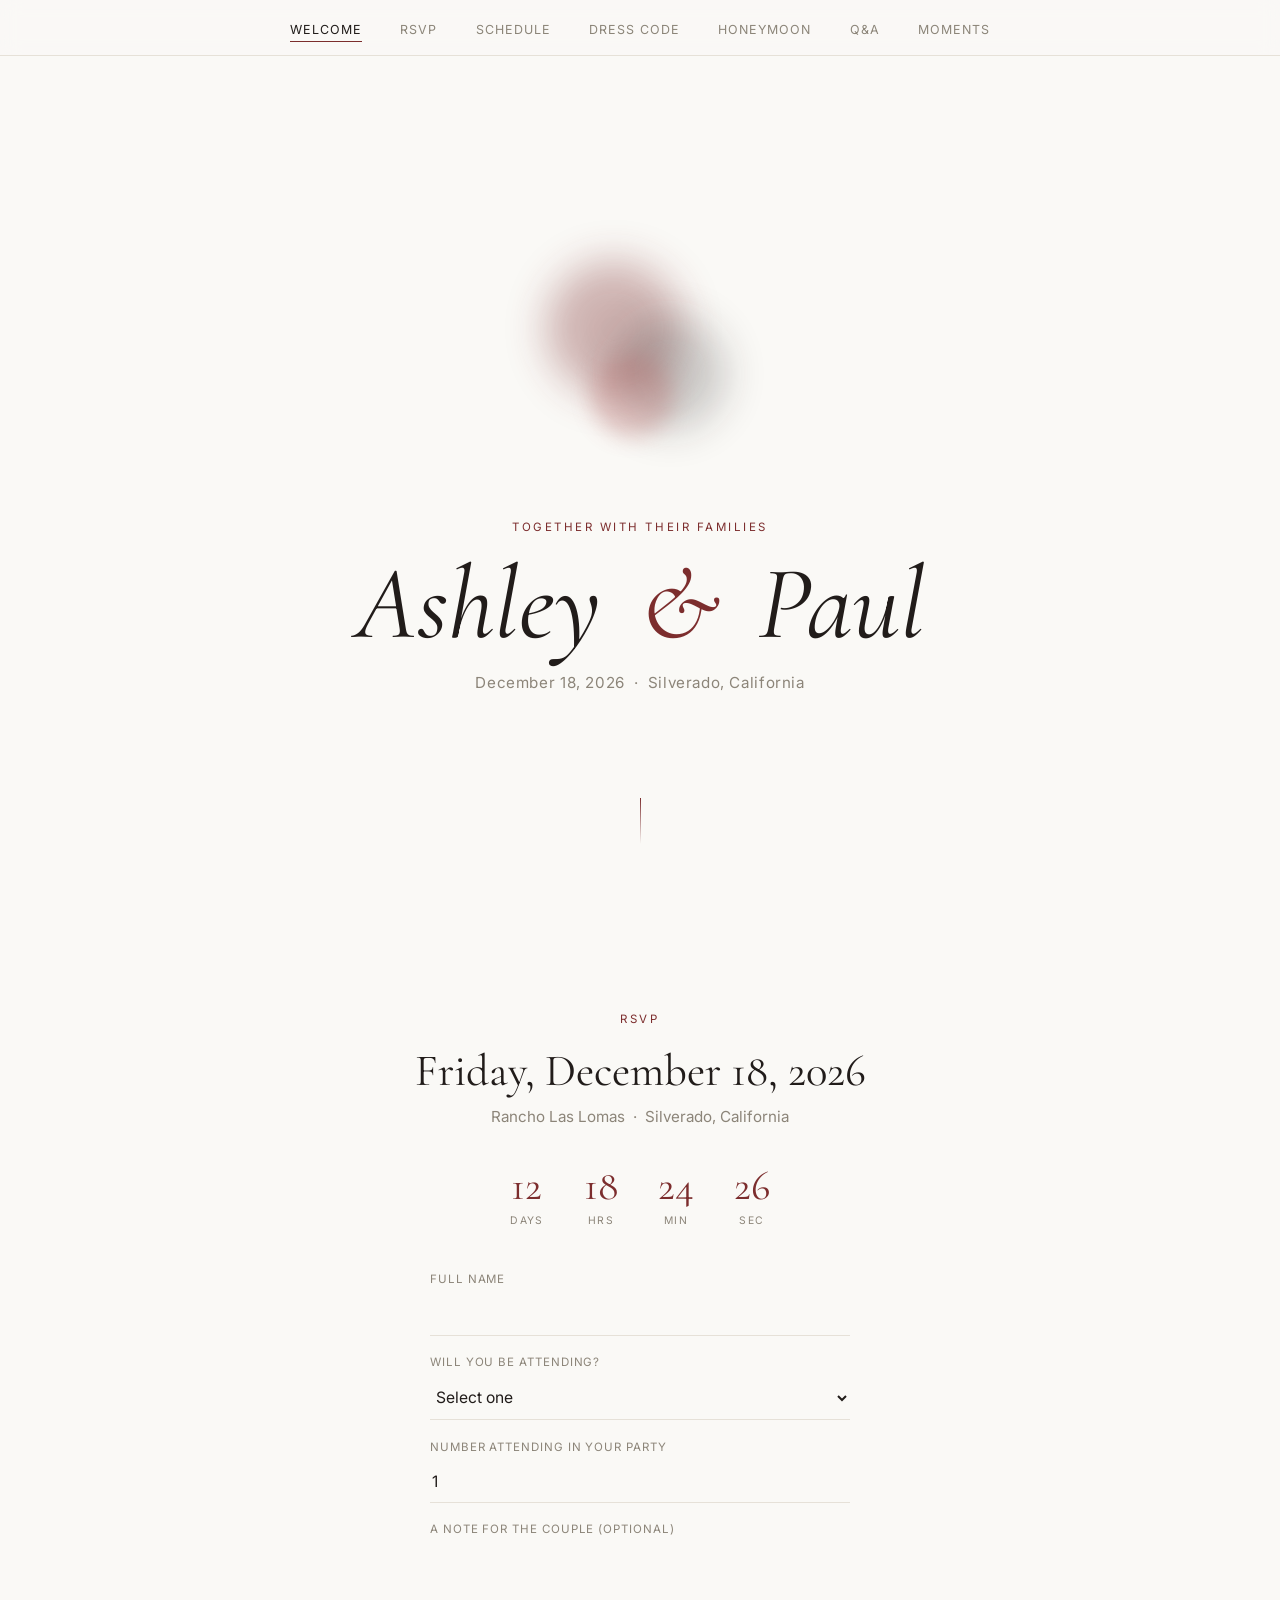
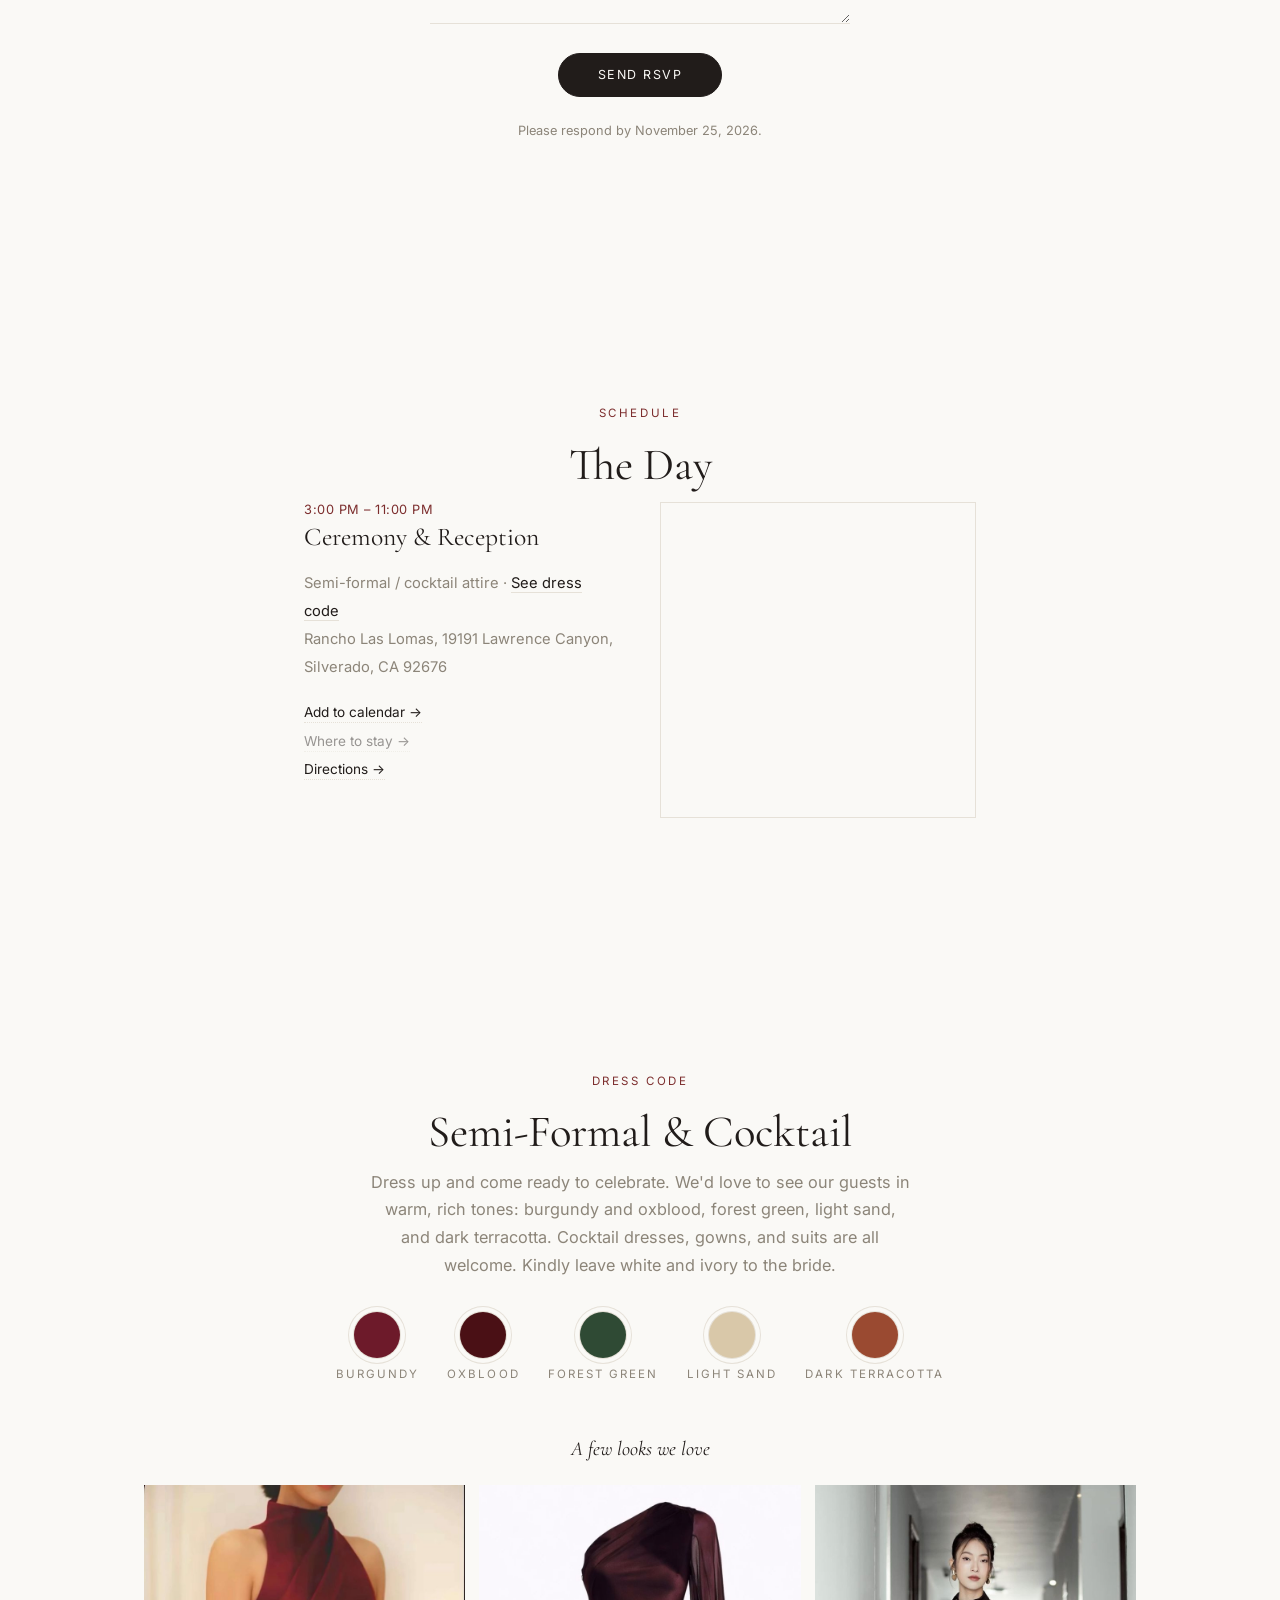
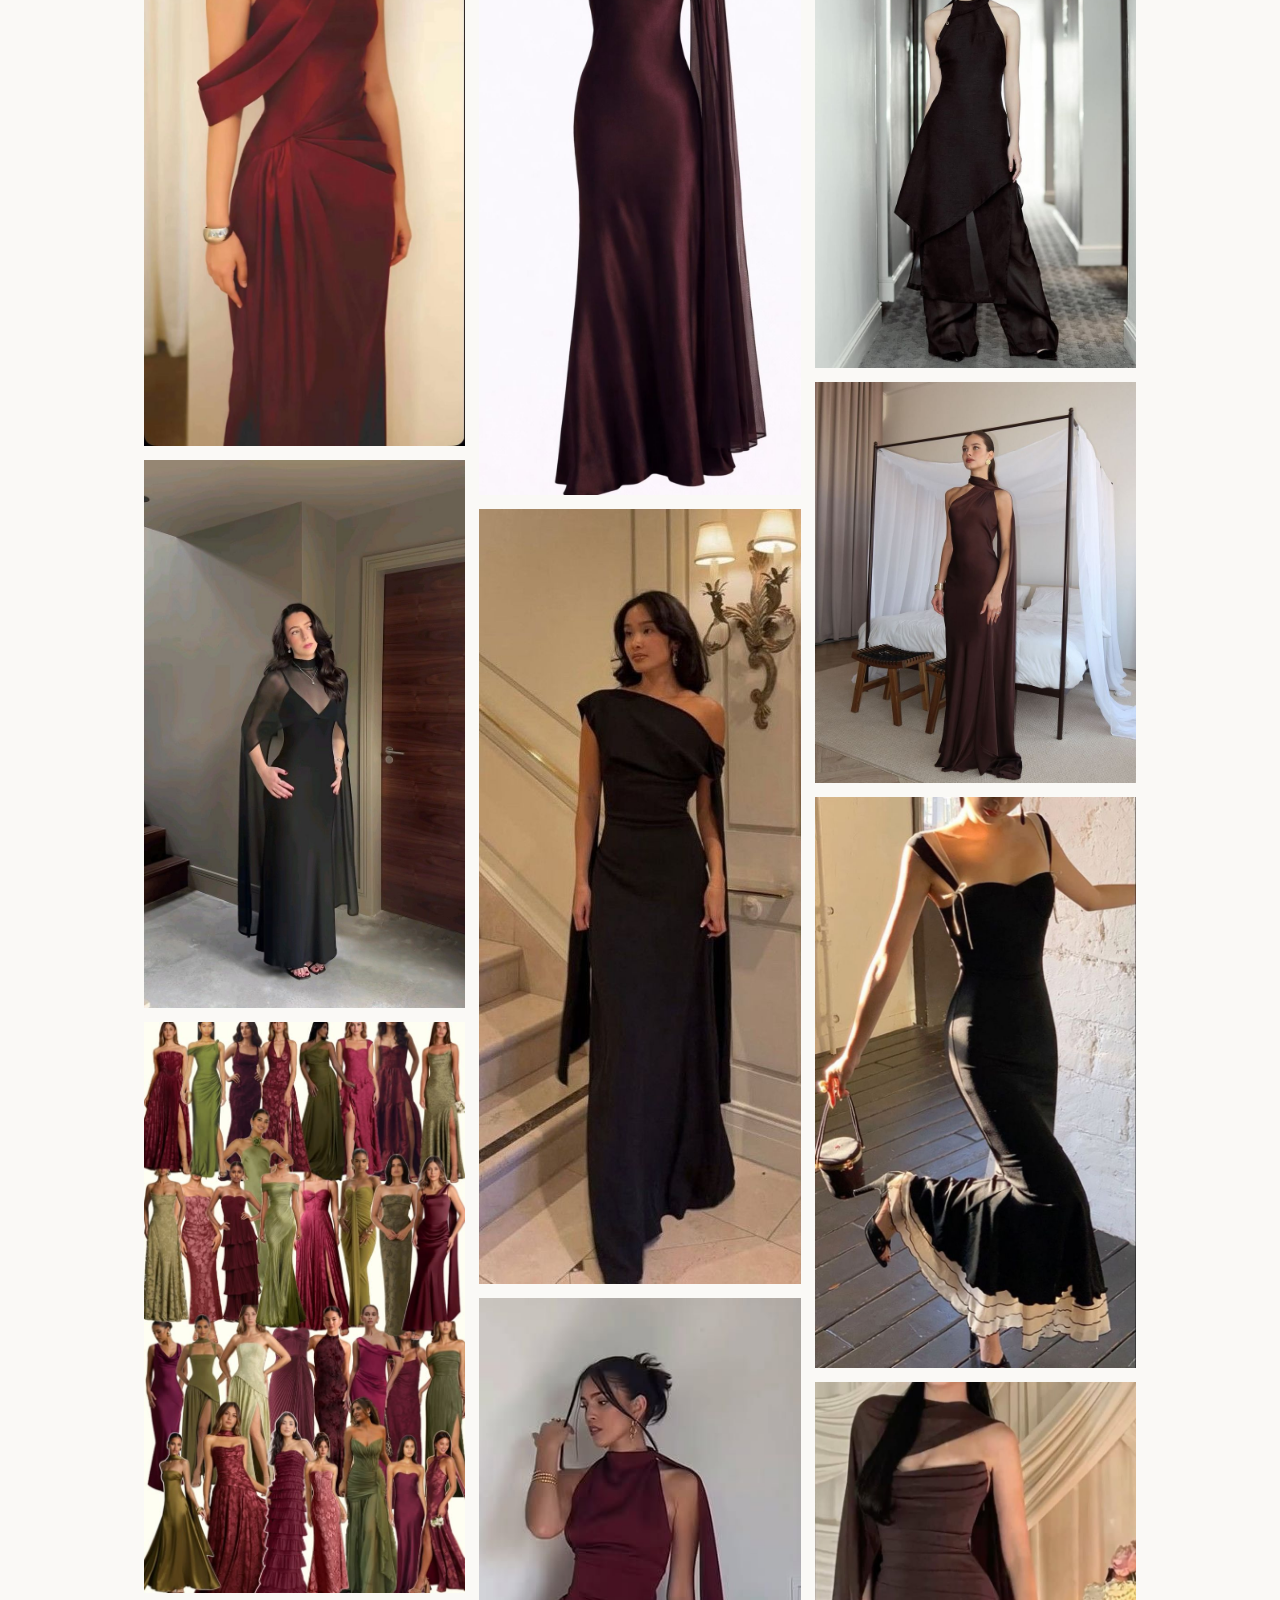
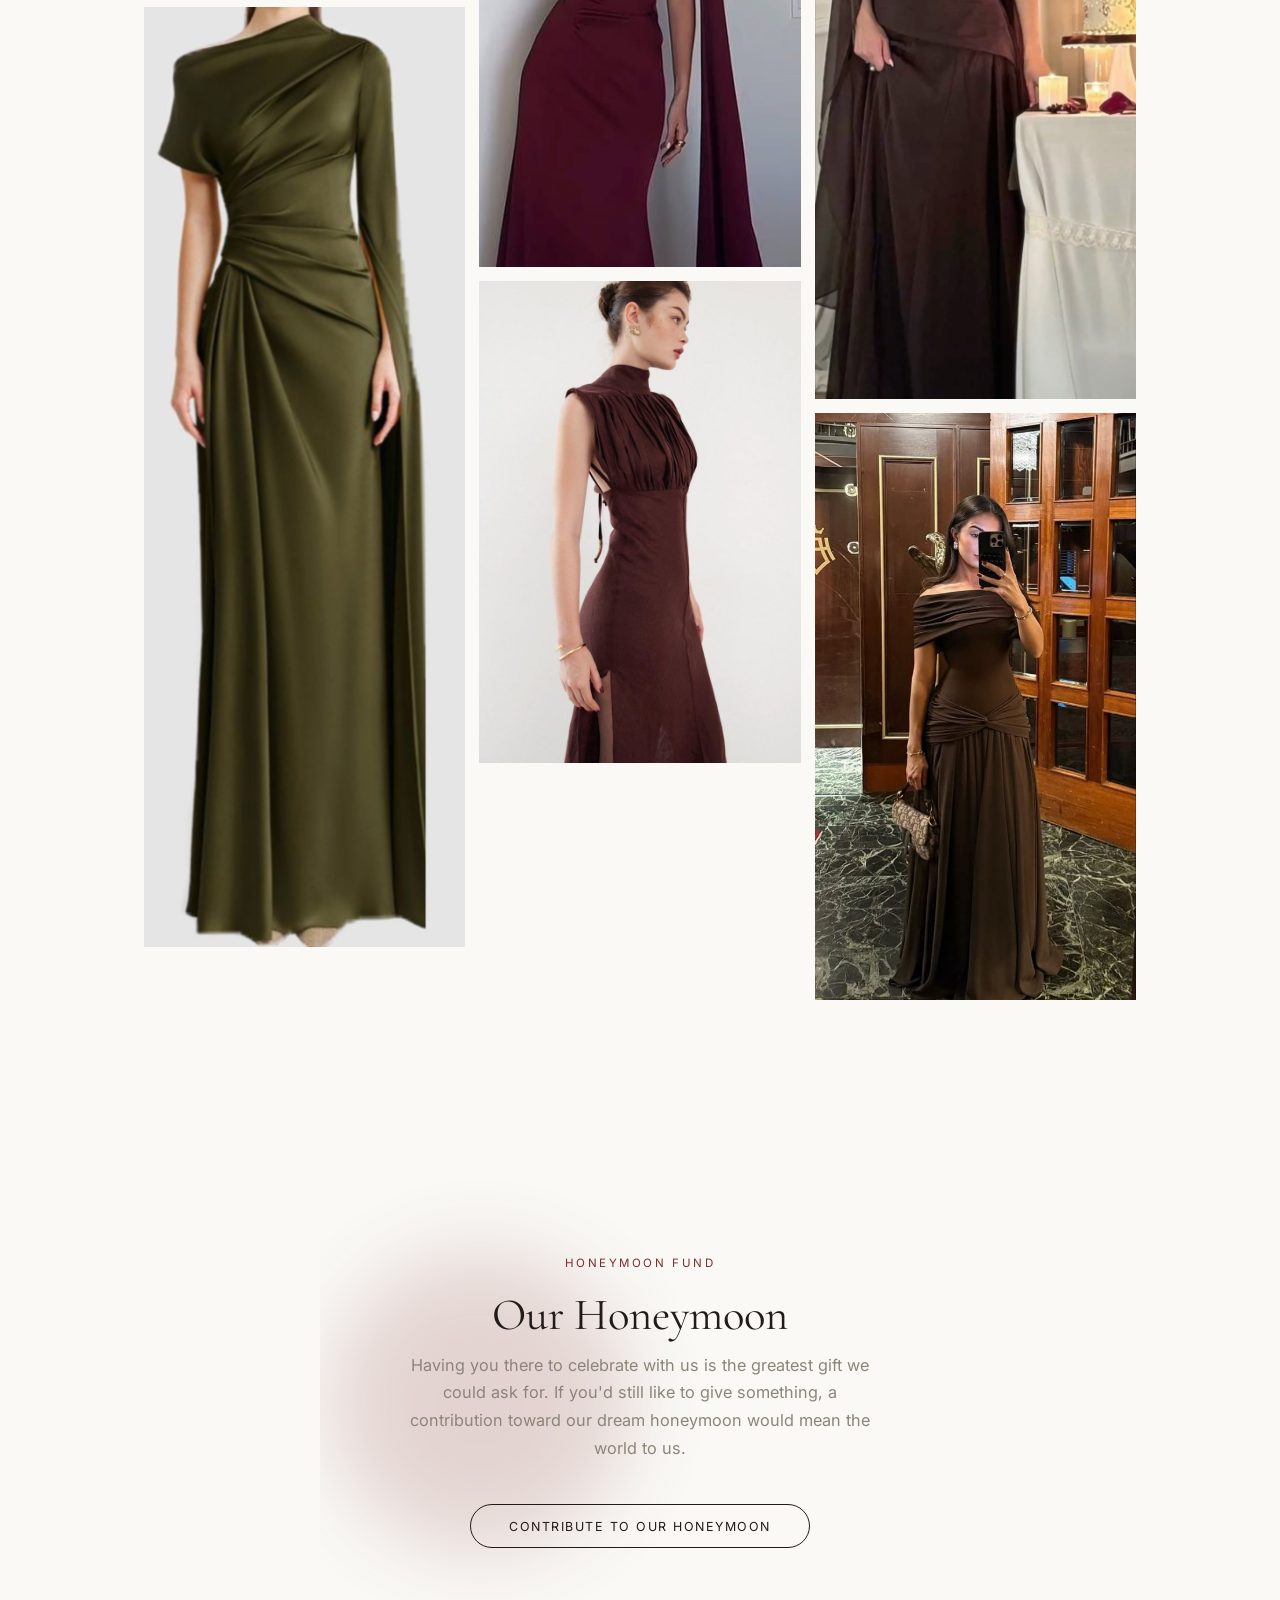
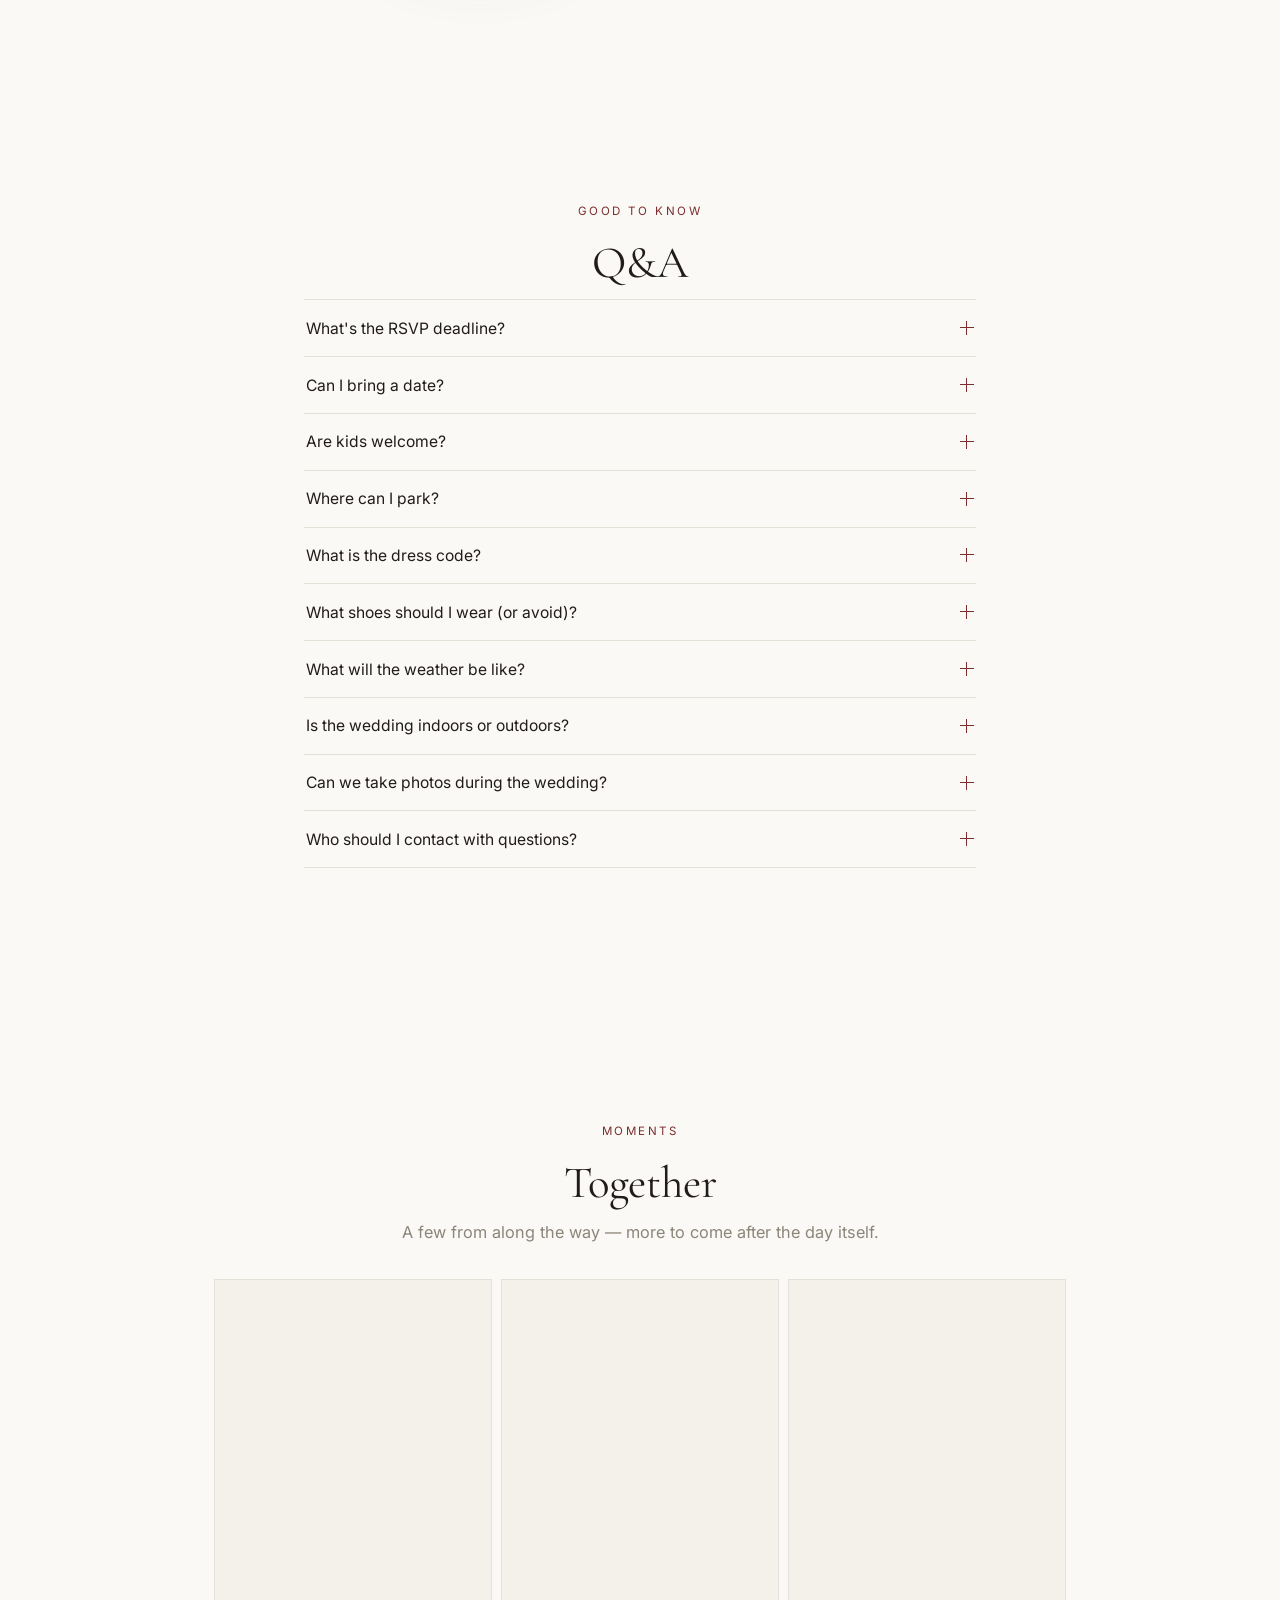
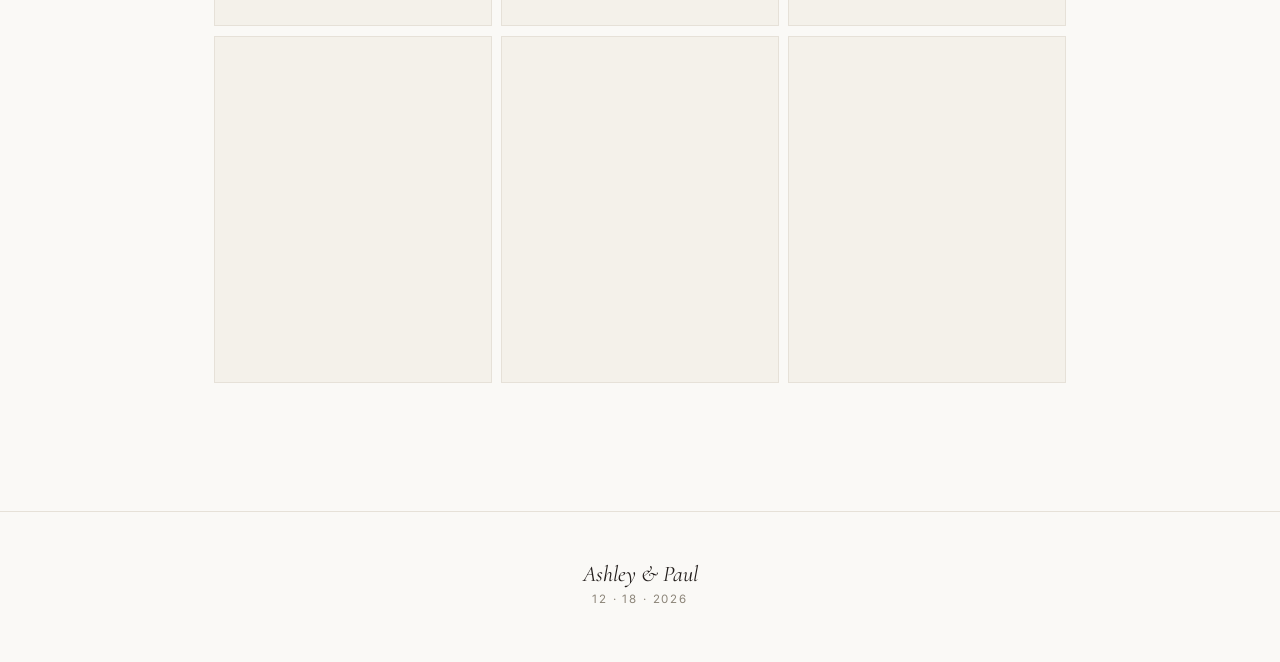
==== index.html @ 6ba6bd7f "Update dress code to semi-formal/cocktail with new palette Co-Authored-By: Claude Opus 5.5 <noreply@" ====
<!DOCTYPE html>
<html lang="en">
<head>
<meta charset="UTF-8">
<meta name="viewport" content="width=device-width, initial-scale=1.0">
<title>Ashley & Paul — December 18, 2026</title>
<meta name="description" content="Join us in celebrating the wedding of Ashley Jinyoung Ko and Paul Youngrae Kim, December 18, 2026 at Rancho Las Lomas, Silverado, California.">
<link rel="preconnect" href="https://fonts.googleapis.com">
<link rel="preconnect" href="https://fonts.gstatic.com" crossorigin>
<link href="https://fonts.googleapis.com/css2?family=Cormorant+Garamond:ital,wght@0,300;0,400;0,500;1,400;1,500&family=Inter:wght@300;400;500;600&display=swap" rel="stylesheet">
<link rel="stylesheet" href="styles.css">
</head>
<body>

<div class="bloom-defs" aria-hidden="true">
  <svg width="0" height="0">
    <defs>
      <filter id="bloomBlur" x="-50%" y="-50%" width="200%" height="200%">
        <feGaussianBlur stdDeviation="55" />
      </filter>
      <filter id="bloomBlurSoft" x="-50%" y="-50%" width="200%" height="200%">
        <feGaussianBlur stdDeviation="30" />
      </filter>
    </defs>
  </svg>
</div>

<header class="nav-wrap">
  <nav class="nav" aria-label="Section navigation">
    <button class="nav-toggle" id="navToggle" aria-expanded="false" aria-controls="navList">
      <span></span><span></span><span></span>
    </button>
    <ul class="nav-list" id="navList">
      <li><a href="#welcome" class="nav-link active">Welcome</a></li>
      <li><a href="#rsvp" class="nav-link">RSVP</a></li>
      <li><a href="#schedule" class="nav-link">Schedule</a></li>
      <li><a href="#dress-code" class="nav-link">Dress Code</a></li>
      <li><a href="#honeymoon" class="nav-link">Honeymoon</a></li>
      <li><a href="#qa" class="nav-link">Q&amp;A</a></li>
      <li><a href="#moments" class="nav-link">Moments</a></li>
    </ul>
  </nav>
</header>

<main>

  <!-- WELCOME -->
  <section id="welcome" class="section hero">
    <div class="bloom bloom-hero" aria-hidden="true">
      <svg viewBox="0 0 800 800" xmlns="http://www.w3.org/2000/svg">
        <circle cx="330" cy="300" r="180" fill="var(--rouge)" opacity="0.35" filter="url(#bloomBlur)"/>
        <circle cx="480" cy="420" r="150" fill="var(--ink)" opacity="0.22" filter="url(#bloomBlur)"/>
        <circle cx="380" cy="480" r="110" fill="var(--rouge-soft)" opacity="0.3" filter="url(#bloomBlurSoft)"/>
      </svg>
    </div>
    <p class="eyebrow reveal">Together with their families</p>
    <h1 class="hero-names reveal">Ashley <span class="amp">&amp;</span> Paul</h1>
    <p class="hero-date reveal">December 18, 2026 &nbsp;·&nbsp; Silverado, California</p>
    <a href="#rsvp" class="scroll-cue reveal" aria-label="Scroll to RSVP">
      <span class="scroll-line"></span>
    </a>
  </section>

  <!-- RSVP -->
  <section id="rsvp" class="section">
    <p class="eyebrow reveal">RSVP</p>
    <h2 class="section-title reveal">Friday, December 18, 2026</h2>
    <p class="section-sub reveal">Rancho Las Lomas &nbsp;·&nbsp; Silverado, California</p>

    <div class="countdown reveal" id="countdown" aria-live="polite">
      <div class="countdown-unit"><span id="cd-days">–</span><small>days</small></div>
      <div class="countdown-unit"><span id="cd-hours">–</span><small>hrs</small></div>
      <div class="countdown-unit"><span id="cd-mins">–</span><small>min</small></div>
      <div class="countdown-unit"><span id="cd-secs">–</span><small>sec</small></div>
    </div>

    <form class="rsvp-form reveal" id="rsvpForm">
      <div class="form-row">
        <label for="fullName">Full name</label>
        <input type="text" id="fullName" name="fullName" required autocomplete="name">
      </div>
      <div class="form-row">
        <label for="attending">Will you be attending?</label>
        <select id="attending" name="attending" required>
          <option value="" disabled selected>Select one</option>
          <option value="yes">Joyfully accepts</option>
          <option value="no">Regretfully declines</option>
        </select>
      </div>
      <div class="form-row">
        <label for="guests">Number attending in your party</label>
        <input type="number" id="guests" name="guests" min="1" max="4" value="1">
      </div>
      <div class="form-row">
        <label for="note">A note for the couple (optional)</label>
        <textarea id="note" name="note" rows="3"></textarea>
      </div>
      <button type="submit" class="btn">Send RSVP</button>
      <p class="form-note">Please respond by November 25, 2026.</p>
    </form>
  </section>

  <!-- SCHEDULE -->
  <section id="schedule" class="section">
    <p class="eyebrow reveal">Schedule</p>
    <h2 class="section-title reveal">The Day</h2>

    <div class="schedule-card reveal">
      <div class="schedule-info">
        <p class="schedule-time">3:00 PM – 11:00 PM</p>
        <p class="schedule-event">Ceremony &amp; Reception</p>
        <ul class="schedule-meta">
          <li>Semi-formal / cocktail attire &middot; <a href="#dress-code">See dress code</a></li>
          <li>Rancho Las Lomas, 19191 Lawrence Canyon, Silverado, CA 92676</li>
        </ul>
        <div class="schedule-links">
          <a href="#" id="addToCalendar">Add to calendar →</a>
          <a href="#honeymoon" onclick="return false" class="disabled-link">Where to stay →</a>
          <a href="https://www.google.com/maps/search/?api=1&query=Rancho+Las+Lomas+19191+Lawrence+Canyon+Silverado+CA+92676" target="_blank" rel="noopener">Directions →</a>
        </div>
      </div>
      <div class="schedule-map">
        <iframe
          title="Map to Rancho Las Lomas"
          src="https://www.google.com/maps?q=Rancho+Las+Lomas,+19191+Lawrence+Canyon,+Silverado,+CA+92676&output=embed"
          loading="lazy"
          referrerpolicy="no-referrer-when-downgrade">
        </iframe>
      </div>
    </div>
  </section>

  <!-- DRESS CODE -->
  <section id="dress-code" class="section dress-code">
    <p class="eyebrow reveal">Dress Code</p>
    <h2 class="section-title reveal">Semi-Formal &amp; Cocktail</h2>
    <p class="section-body reveal">Dress up and come ready to celebrate. We'd love to see our guests in warm, rich tones: burgundy and oxblood, forest green, light sand, and dark terracotta. Cocktail dresses, gowns, and suits are all welcome. Kindly leave white and ivory to the bride.</p>

    <ul class="palette reveal" aria-label="Suggested colors">
      <li><span class="swatch" style="background:#6d1a2a"></span>Burgundy</li>
      <li><span class="swatch" style="background:#4a1015"></span>Oxblood</li>
      <li><span class="swatch" style="background:#2f4a34"></span>Forest Green</li>
      <li><span class="swatch" style="background:#d9c8a9"></span>Light Sand</li>
      <li><span class="swatch" style="background:#9a4a31"></span>Dark Terracotta</li>
    </ul>

    <p class="looks-label reveal">A few looks we love</p>
    <div class="looks reveal">
      <figure class="look"><img src="images/dress-code/look-01.jpg" alt="Draped wine satin gown with a high neck" loading="lazy"></figure>
      <figure class="look"><img src="images/dress-code/look-05.jpg" alt="Black slip gown with a sheer cape" loading="lazy"></figure>
      <figure class="look"><img src="images/dress-code/look-03.jpg" alt="Collage of gowns in wine, berry, and olive" loading="lazy"></figure>
      <figure class="look"><img src="images/dress-code/look-06.jpg" alt="Olive satin gown with an asymmetric drape" loading="lazy"></figure>
      <figure class="look"><img src="images/dress-code/look-08.jpg" alt="Plum satin one-shoulder gown with a chiffon cape" loading="lazy"></figure>
      <figure class="look"><img src="images/dress-code/look-12.jpg" alt="Black off-shoulder column gown" loading="lazy"></figure>
      <figure class="look"><img src="images/dress-code/look-04.jpg" alt="Wine halter gown with a neck scarf" loading="lazy"></figure>
      <figure class="look"><img src="images/dress-code/look-11.jpg" alt="Chocolate high-neck dress" loading="lazy"></figure>
      <figure class="look"><img src="images/dress-code/look-13.jpg" alt="Black halter tunic over wide-leg trousers" loading="lazy"></figure>
      <figure class="look"><img src="images/dress-code/look-07.jpg" alt="Brown satin halter gown" loading="lazy"></figure>
      <figure class="look"><img src="images/dress-code/look-02.jpg" alt="Black mermaid gown with a cream ruffle hem" loading="lazy"></figure>
      <figure class="look"><img src="images/dress-code/look-09.jpg" alt="Chocolate draped gown with a chiffon wrap" loading="lazy"></figure>
      <figure class="look"><img src="images/dress-code/look-10.jpg" alt="Brown off-shoulder gown with a twisted waist" loading="lazy"></figure>
    </div>
  </section>

  <!-- HONEYMOON FUND -->
  <section id="honeymoon" class="section registry">
    <div class="bloom bloom-side" aria-hidden="true">
      <svg viewBox="0 0 600 600" xmlns="http://www.w3.org/2000/svg">
        <circle cx="300" cy="300" r="200" fill="var(--rouge)" opacity="0.18" filter="url(#bloomBlur)"/>
      </svg>
    </div>
    <p class="eyebrow reveal">Honeymoon Fund</p>
    <h2 class="section-title reveal">Our Honeymoon</h2>
    <p class="section-body reveal">Having you there to celebrate with us is the greatest gift we could ask for. If you'd still like to give something, a contribution toward our dream honeymoon would mean the world to us.</p>
    <a href="#" class="btn btn-outline reveal">Contribute to our honeymoon</a>
  </section>

  <!-- Q&A -->
  <section id="qa" class="section">
    <p class="eyebrow reveal">Good to Know</p>
    <h2 class="section-title reveal">Q&amp;A</h2>

    <div class="accordion reveal" id="accordion">

      <div class="accordion-item">
        <button class="accordion-trigger">What's the RSVP deadline?<span class="accordion-icon"></span></button>
        <div class="accordion-panel"><p>Please RSVP by November 25, 2026 so we can get an accurate headcount.</p></div>
      </div>

      <div class="accordion-item">
        <button class="accordion-trigger">Can I bring a date?<span class="accordion-icon"></span></button>
        <div class="accordion-panel"><p>We would love to celebrate with everyone, but due to venue capacity we're only able to invite those named on the invitation. Thank you for understanding.</p></div>
      </div>

      <div class="accordion-item">
        <button class="accordion-trigger">Are kids welcome?<span class="accordion-icon"></span></button>
        <div class="accordion-panel"><p>While we love your little ones, our wedding will be an adults-only celebration. Thank you for understanding.</p></div>
      </div>

      <div class="accordion-item">
        <button class="accordion-trigger">Where can I park?<span class="accordion-icon"></span></button>
        <div class="accordion-panel"><p>Valet service will be provided for everyone's convenience at the venue.</p></div>
      </div>

      <div class="accordion-item">
        <button class="accordion-trigger">What is the dress code?<span class="accordion-icon"></span></button>
        <div class="accordion-panel"><p><strong>Semi-formal / cocktail attire.</strong> Think suits, dress shirts, cocktail dresses, and midi or floor-length dresses — in earthy warm tones: sand, terracotta, forest green, and bronze.</p></div>
      </div>

      <div class="accordion-item">
        <button class="accordion-trigger">What shoes should I wear (or avoid)?<span class="accordion-icon"></span></button>
        <div class="accordion-panel"><p>Please skip the stilettos — there are grassy, dirt, and rocky areas. Block heels or sandals are a safer bet.</p></div>
      </div>

      <div class="accordion-item">
        <button class="accordion-trigger">What will the weather be like?<span class="accordion-icon"></span></button>
        <div class="accordion-panel"><p>Our December wedding will likely bring mild daytime temperatures and cooler evenings. We suggest dressing in layers and preparing for possible light rain.</p></div>
      </div>

      <div class="accordion-item">
        <button class="accordion-trigger">Is the wedding indoors or outdoors?<span class="accordion-icon"></span></button>
        <div class="accordion-panel"><p>Ceremony and reception will both be held outdoors.</p></div>
      </div>

      <div class="accordion-item">
        <button class="accordion-trigger">Can we take photos during the wedding?<span class="accordion-icon"></span></button>
        <div class="accordion-panel"><p>Yes — we'd love for you to take photos and share them on our Joy app. Please refrain from taking photos during the ceremony itself.</p></div>
      </div>

      <div class="accordion-item">
        <button class="accordion-trigger">Who should I contact with questions?<span class="accordion-icon"></span></button>
        <div class="accordion-panel"><p>Details coming soon.</p></div>
      </div>

    </div>
  </section>

  <!-- MOMENTS -->
  <section id="moments" class="section moments">
    <p class="eyebrow reveal">Moments</p>
    <h2 class="section-title reveal">Together</h2>
    <p class="section-body reveal">A few from along the way — more to come after the day itself.</p>
    <div class="gallery reveal" id="gallery">
      <div class="gallery-item placeholder"></div>
      <div class="gallery-item placeholder"></div>
      <div class="gallery-item placeholder"></div>
      <div class="gallery-item placeholder"></div>
      <div class="gallery-item placeholder"></div>
      <div class="gallery-item placeholder"></div>
    </div>
  </section>

</main>

<footer class="footer">
  <p class="footer-names">Ashley &amp; Paul</p>
  <p class="footer-date">12 · 18 · 2026</p>
</footer>

<script src="script.js"></script>
</body>
</html>
---- styles.css ----
:root {
  --bg: #faf9f6;
  --bg-alt: #f4f1ea;
  --ink: #211c1a;
  --rouge: #7c2d2d;
  --rouge-soft: #b5615f;
  --muted: #8c8579;
  --hairline: #e6e1d8;

  --font-display: 'Cormorant Garamond', Georgia, serif;
  --font-body: 'Inter', -apple-system, BlinkMacSystemFont, sans-serif;

  --section-pad: clamp(4rem, 10vw, 8rem);
}

* { box-sizing: border-box; }

html {
  scroll-behavior: smooth;
}

@media (prefers-reduced-motion: reduce) {
  html { scroll-behavior: auto; }
  * { animation-duration: 0.01ms !important; transition-duration: 0.01ms !important; }
}

body {
  margin: 0;
  background: var(--bg);
  color: var(--ink);
  font-family: var(--font-body);
  font-weight: 400;
  -webkit-font-smoothing: antialiased;
}

a {
  color: inherit;
  text-decoration: none;
}

.bloom-defs { position: absolute; width: 0; height: 0; overflow: hidden; }

/* ---------- NAV ---------- */

.nav-wrap {
  position: sticky;
  top: 0;
  z-index: 100;
  background: rgba(250, 249, 246, 0.86);
  backdrop-filter: blur(10px);
  -webkit-backdrop-filter: blur(10px);
  border-bottom: 1px solid var(--hairline);
}

.nav {
  max-width: 900px;
  margin: 0 auto;
  padding: 1.1rem 1.5rem;
  display: flex;
  justify-content: center;
}

.nav-list {
  list-style: none;
  display: flex;
  gap: clamp(1.1rem, 3vw, 2.4rem);
  margin: 0;
  padding: 0;
}

.nav-link {
  font-size: 0.78rem;
  letter-spacing: 0.08em;
  text-transform: uppercase;
  color: var(--muted);
  padding-bottom: 4px;
  border-bottom: 1px solid transparent;
  transition: color 0.25s ease, border-color 0.25s ease;
  white-space: nowrap;
}

.nav-link:hover,
.nav-link.active {
  color: var(--ink);
  border-bottom-color: var(--rouge);
}

.nav-toggle {
  display: none;
  flex-direction: column;
  gap: 5px;
  background: none;
  border: none;
  cursor: pointer;
  padding: 6px;
}
.nav-toggle span {
  width: 20px;
  height: 1px;
  background: var(--ink);
  display: block;
}

@media (max-width: 640px) {
  .nav { justify-content: space-between; align-items: center; }
  .nav-toggle { display: flex; }
  .nav-list {
    position: absolute;
    top: 100%;
    left: 0;
    right: 0;
    flex-direction: column;
    align-items: center;
    background: var(--bg);
    border-bottom: 1px solid var(--hairline);
    padding: 1.2rem 0;
    gap: 1.1rem;
    display: none;
  }
  .nav-list.open { display: flex; }
}

/* ---------- SECTIONS ---------- */

.section {
  position: relative;
  max-width: 720px;
  margin: 0 auto;
  padding: var(--section-pad) 1.5rem;
  text-align: center;
  overflow: hidden;
}

.eyebrow {
  font-family: var(--font-body);
  font-size: 0.72rem;
  letter-spacing: 0.22em;
  text-transform: uppercase;
  color: var(--rouge);
  margin: 0 0 1.1rem;
}

.section-title {
  font-family: var(--font-display);
  font-weight: 400;
  font-size: clamp(2rem, 4vw, 2.8rem);
  margin: 0 0 0.6rem;
}

.section-sub {
  color: var(--muted);
  font-size: 0.95rem;
  margin: 0 0 2.5rem;
}

.section-body {
  color: var(--muted);
  font-size: 1.02rem;
  line-height: 1.7;
  max-width: 480px;
  margin: 0 auto 2rem;
}

/* ---------- HERO ---------- */

.hero {
  min-height: 92vh;
  display: flex;
  flex-direction: column;
  align-items: center;
  justify-content: center;
  padding-top: 6rem;
  max-width: none;
}

.bloom {
  position: absolute;
  inset: 0;
  z-index: 0;
  pointer-events: none;
}
.bloom svg { width: 100%; height: 100%; }

.bloom-hero { top: -10%; }
.bloom-side { left: -10%; right: auto; width: 70%; }

.hero > * { position: relative; z-index: 1; }

.hero-names {
  font-family: var(--font-display);
  font-style: italic;
  font-weight: 400;
  font-size: clamp(3.2rem, 10vw, 6.5rem);
  margin: 0 0 1.1rem;
  color: var(--ink);
  line-height: 1;
}
.hero-names .amp {
  color: var(--rouge);
  padding: 0 0.15em;
}

.hero-date {
  font-size: 0.95rem;
  letter-spacing: 0.04em;
  color: var(--muted);
  margin: 0;
}

.scroll-cue {
  position: absolute;
  bottom: 2.5rem;
  left: 50%;
  transform: translateX(-50%);
}
.scroll-line {
  display: block;
  width: 1px;
  height: 46px;
  background: linear-gradient(var(--rouge), transparent);
  animation: pulseLine 2.4s ease-in-out infinite;
}
@keyframes pulseLine {
  0%, 100% { opacity: 0.4; }
  50% { opacity: 1; }
}

/* ---------- COUNTDOWN ---------- */

.countdown {
  display: flex;
  justify-content: center;
  gap: clamp(1.2rem, 4vw, 2.5rem);
  margin: 0 0 2.8rem;
}
.countdown-unit {
  display: flex;
  flex-direction: column;
  align-items: center;
}
.countdown-unit span {
  font-family: var(--font-display);
  font-size: clamp(1.8rem, 4vw, 2.6rem);
  color: var(--rouge);
  line-height: 1;
}
.countdown-unit small {
  margin-top: 0.4rem;
  font-size: 0.65rem;
  letter-spacing: 0.14em;
  text-transform: uppercase;
  color: var(--muted);
}

/* ---------- FORM ---------- */

.rsvp-form {
  text-align: left;
  max-width: 420px;
  margin: 0 auto;
  display: flex;
  flex-direction: column;
  gap: 1.2rem;
}
.form-row {
  display: flex;
  flex-direction: column;
  gap: 0.45rem;
}
.form-row label {
  font-size: 0.72rem;
  letter-spacing: 0.08em;
  text-transform: uppercase;
  color: var(--muted);
}
.form-row input,
.form-row select,
.form-row textarea {
  font-family: var(--font-body);
  font-size: 0.98rem;
  padding: 0.7rem 0.1rem;
  border: none;
  border-bottom: 1px solid var(--hairline);
  background: transparent;
  color: var(--ink);
  transition: border-color 0.2s ease;
  resize: vertical;
}
.form-row input:focus,
.form-row select:focus,
.form-row textarea:focus {
  outline: none;
  border-bottom-color: var(--rouge);
}

.btn {
  align-self: center;
  margin-top: 0.6rem;
  padding: 0.85rem 2.4rem;
  border: 1px solid var(--ink);
  background: var(--ink);
  color: var(--bg);
  font-family: var(--font-body);
  font-size: 0.78rem;
  letter-spacing: 0.12em;
  text-transform: uppercase;
  border-radius: 999px;
  cursor: pointer;
  transition: background 0.25s ease, color 0.25s ease, border-color 0.25s ease;
}
.btn:hover {
  background: var(--rouge);
  border-color: var(--rouge);
}
.btn-outline {
  display: inline-block;
  background: transparent;
  color: var(--ink);
  border: 1px solid var(--ink);
}
.btn-outline:hover {
  background: var(--ink);
  color: var(--bg);
  border-color: var(--ink);
}

.form-note {
  text-align: center;
  font-size: 0.8rem;
  color: var(--muted);
  margin-top: 0.4rem;
}

/* ---------- SCHEDULE ---------- */

.schedule-card {
  text-align: left;
  display: grid;
  grid-template-columns: 1fr 1fr;
  gap: 2.5rem;
  align-items: start;
}
@media (max-width: 640px) {
  .schedule-card { grid-template-columns: 1fr; }
}

.schedule-time {
  font-size: 0.8rem;
  color: var(--rouge);
  letter-spacing: 0.04em;
  margin: 0 0 0.3rem;
}
.schedule-event {
  font-family: var(--font-display);
  font-size: 1.6rem;
  margin: 0 0 1.1rem;
}
.schedule-meta {
  list-style: none;
  padding: 0;
  margin: 0 0 1.4rem;
  color: var(--muted);
  font-size: 0.92rem;
  line-height: 1.9;
}
.schedule-links {
  display: flex;
  flex-direction: column;
  gap: 0.6rem;
  font-size: 0.85rem;
}
.schedule-links a {
  border-bottom: 1px dotted var(--hairline);
  padding-bottom: 2px;
  width: fit-content;
}
.schedule-links a:hover { border-bottom-color: var(--rouge); }
.disabled-link { opacity: 0.45; cursor: default; }

.schedule-map {
  width: 100%;
  aspect-ratio: 1 / 1;
  border: 1px solid var(--hairline);
  overflow: hidden;
}
.schedule-map iframe {
  width: 100%;
  height: 100%;
  border: 0;
  filter: grayscale(0.35) contrast(1.05);
}

/* ---------- DRESS CODE ---------- */
.dress-code { max-width: 1040px; }
.dress-code .section-body { max-width: 540px; }

.palette {
  list-style: none;
  display: flex;
  justify-content: center;
  flex-wrap: wrap;
  gap: 1.75rem;
  padding: 0;
  margin: 0 0 3.5rem;
  font-size: 0.72rem;
  letter-spacing: 0.18em;
  text-transform: uppercase;
  color: var(--muted);
}
.palette li { display: flex; flex-direction: column; align-items: center; gap: 0.6rem; }
.swatch {
  width: 46px; height: 46px;
  border-radius: 50%;
  box-shadow: 0 0 0 1px var(--hairline), 0 0 0 5px var(--bg), 0 0 0 6px var(--hairline);
}

.looks-label {
  font-family: var(--font-display);
  font-style: italic;
  font-size: 1.25rem;
  color: var(--ink);
  margin: 0 0 1.5rem;
}

.looks {
  columns: 3 220px;
  column-gap: 14px;
  text-align: left;
}
.look {
  margin: 0 0 14px;
  break-inside: avoid;
  overflow: hidden;
  background: var(--hairline);
}
.look img {
  display: block;
  width: 100%;
  height: auto;
  transition: transform 0.6s ease;
}
.look:hover img { transform: scale(1.03); }

@media (max-width: 560px) {
  .looks { columns: 2; column-gap: 10px; }
  .look { margin-bottom: 10px; }
  .palette { gap: 1.25rem; }
}

/* ---------- REGISTRY ---------- */
.registry { max-width: 640px; }

/* ---------- ACCORDION ---------- */

.accordion {
  text-align: left;
  border-top: 1px solid var(--hairline);
}
.accordion-item {
  border-bottom: 1px solid var(--hairline);
}
.accordion-trigger {
  width: 100%;
  display: flex;
  justify-content: space-between;
  align-items: center;
  gap: 1rem;
  background: none;
  border: none;
  text-align: left;
  font-family: var(--font-body);
  font-size: 0.98rem;
  color: var(--ink);
  padding: 1.15rem 0.1rem;
  cursor: pointer;
}
.accordion-icon {
  position: relative;
  width: 14px;
  height: 14px;
  flex-shrink: 0;
}
.accordion-icon::before,
.accordion-icon::after {
  content: '';
  position: absolute;
  background: var(--rouge);
  transition: transform 0.3s ease;
}
.accordion-icon::before { top: 6px; left: 0; width: 14px; height: 1px; }
.accordion-icon::after { top: 0; left: 6px; width: 1px; height: 14px; }
.accordion-item.open .accordion-icon::after { transform: rotate(90deg); }

.accordion-panel {
  max-height: 0;
  overflow: hidden;
  transition: max-height 0.35s ease;
}
.accordion-panel p {
  margin: 0 0 1.2rem;
  color: var(--muted);
  font-size: 0.92rem;
  line-height: 1.75;
}

/* ---------- MOMENTS ---------- */

.moments { max-width: 900px; }
.gallery {
  display: grid;
  grid-template-columns: repeat(3, 1fr);
  gap: 0.6rem;
}
.gallery-item {
  aspect-ratio: 4 / 5;
  background: var(--bg-alt);
  border: 1px solid var(--hairline);
}
@media (max-width: 640px) {
  .gallery { grid-template-columns: repeat(2, 1fr); }
}

/* ---------- FOOTER ---------- */

.footer {
  text-align: center;
  padding: 3rem 1.5rem 3.5rem;
  border-top: 1px solid var(--hairline);
}
.footer-names {
  font-family: var(--font-display);
  font-style: italic;
  font-size: 1.4rem;
  margin: 0 0 0.3rem;
}
.footer-date {
  font-size: 0.72rem;
  letter-spacing: 0.16em;
  color: var(--muted);
  margin: 0;
}

/* ---------- REVEAL ANIMATION ---------- */

.reveal {
  opacity: 0;
  transform: translateY(14px);
  transition: opacity 0.7s ease, transform 0.7s ease;
}
.reveal.in-view {
  opacity: 1;
  transform: translateY(0);
}

.schedule-meta a { color: var(--ink); text-decoration: none; border-bottom: 1px solid var(--hairline); }
.schedule-meta a:hover { border-bottom-color: var(--rouge); }
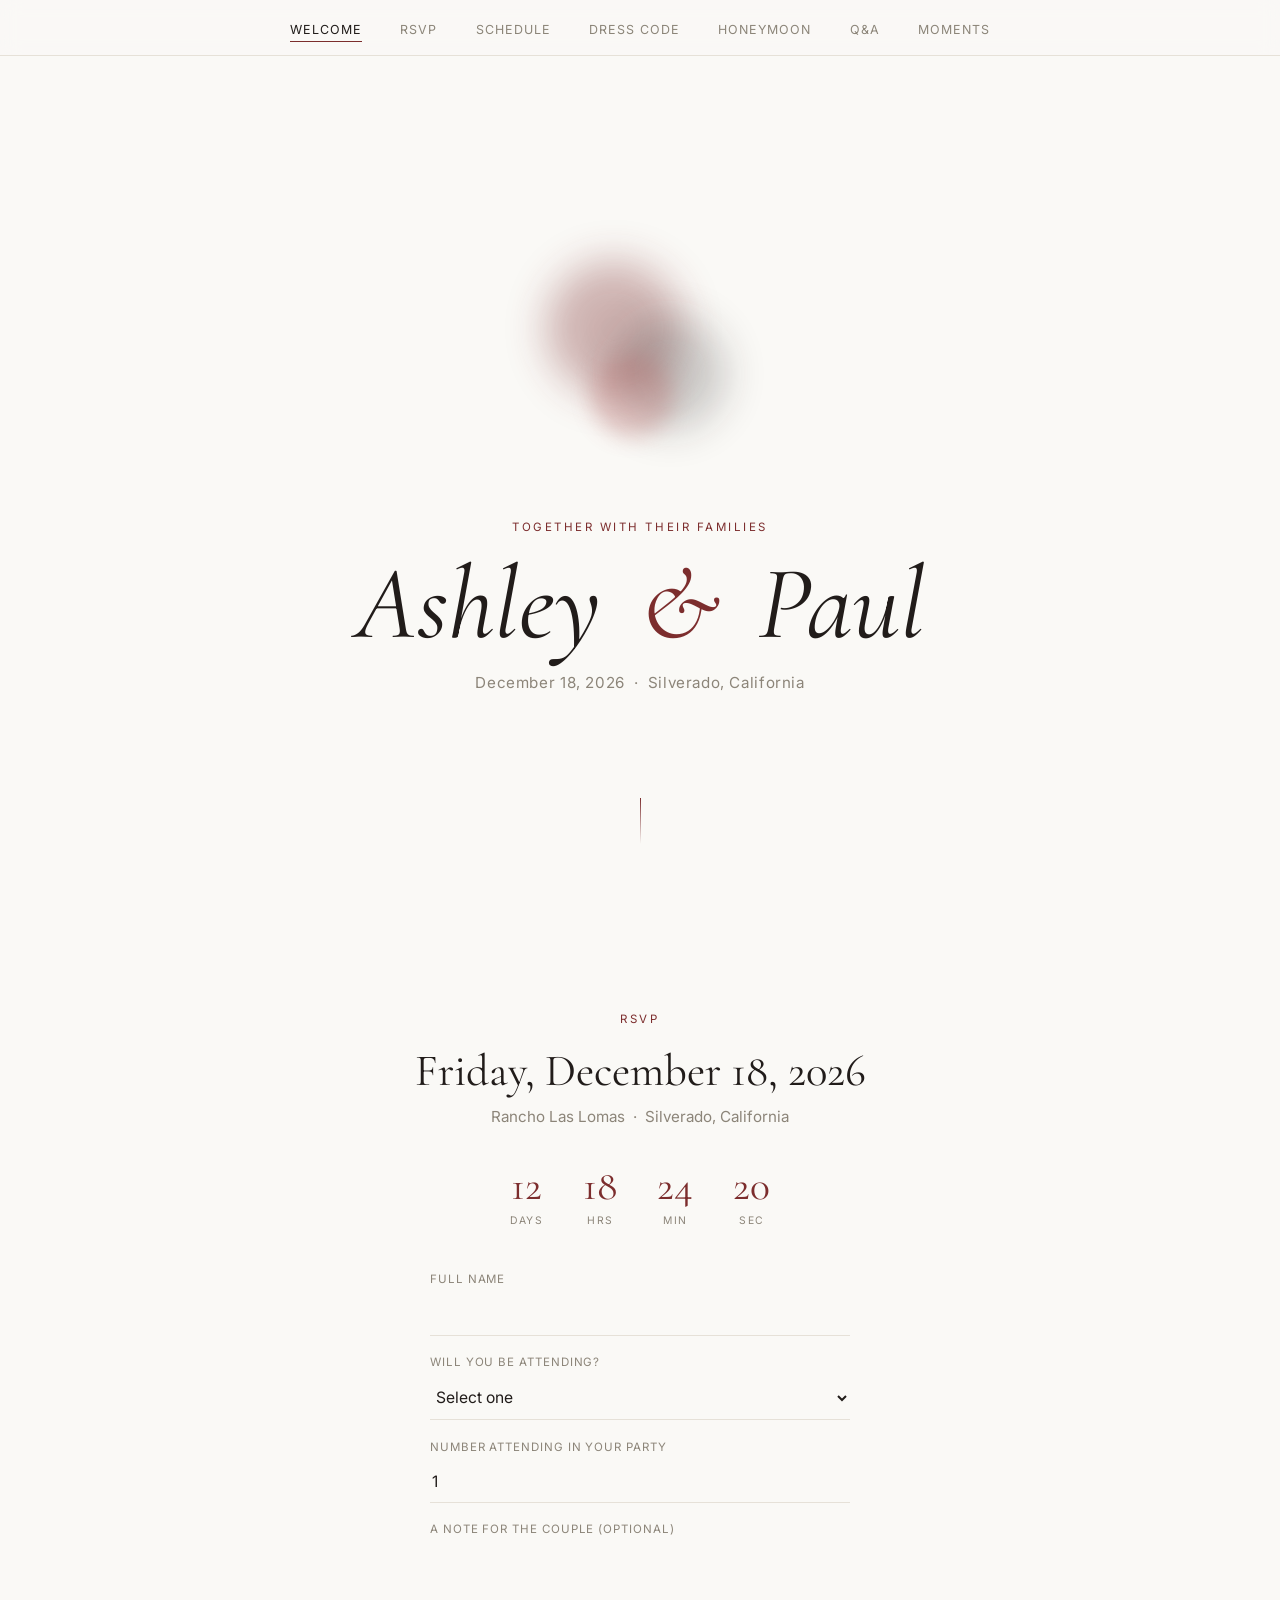
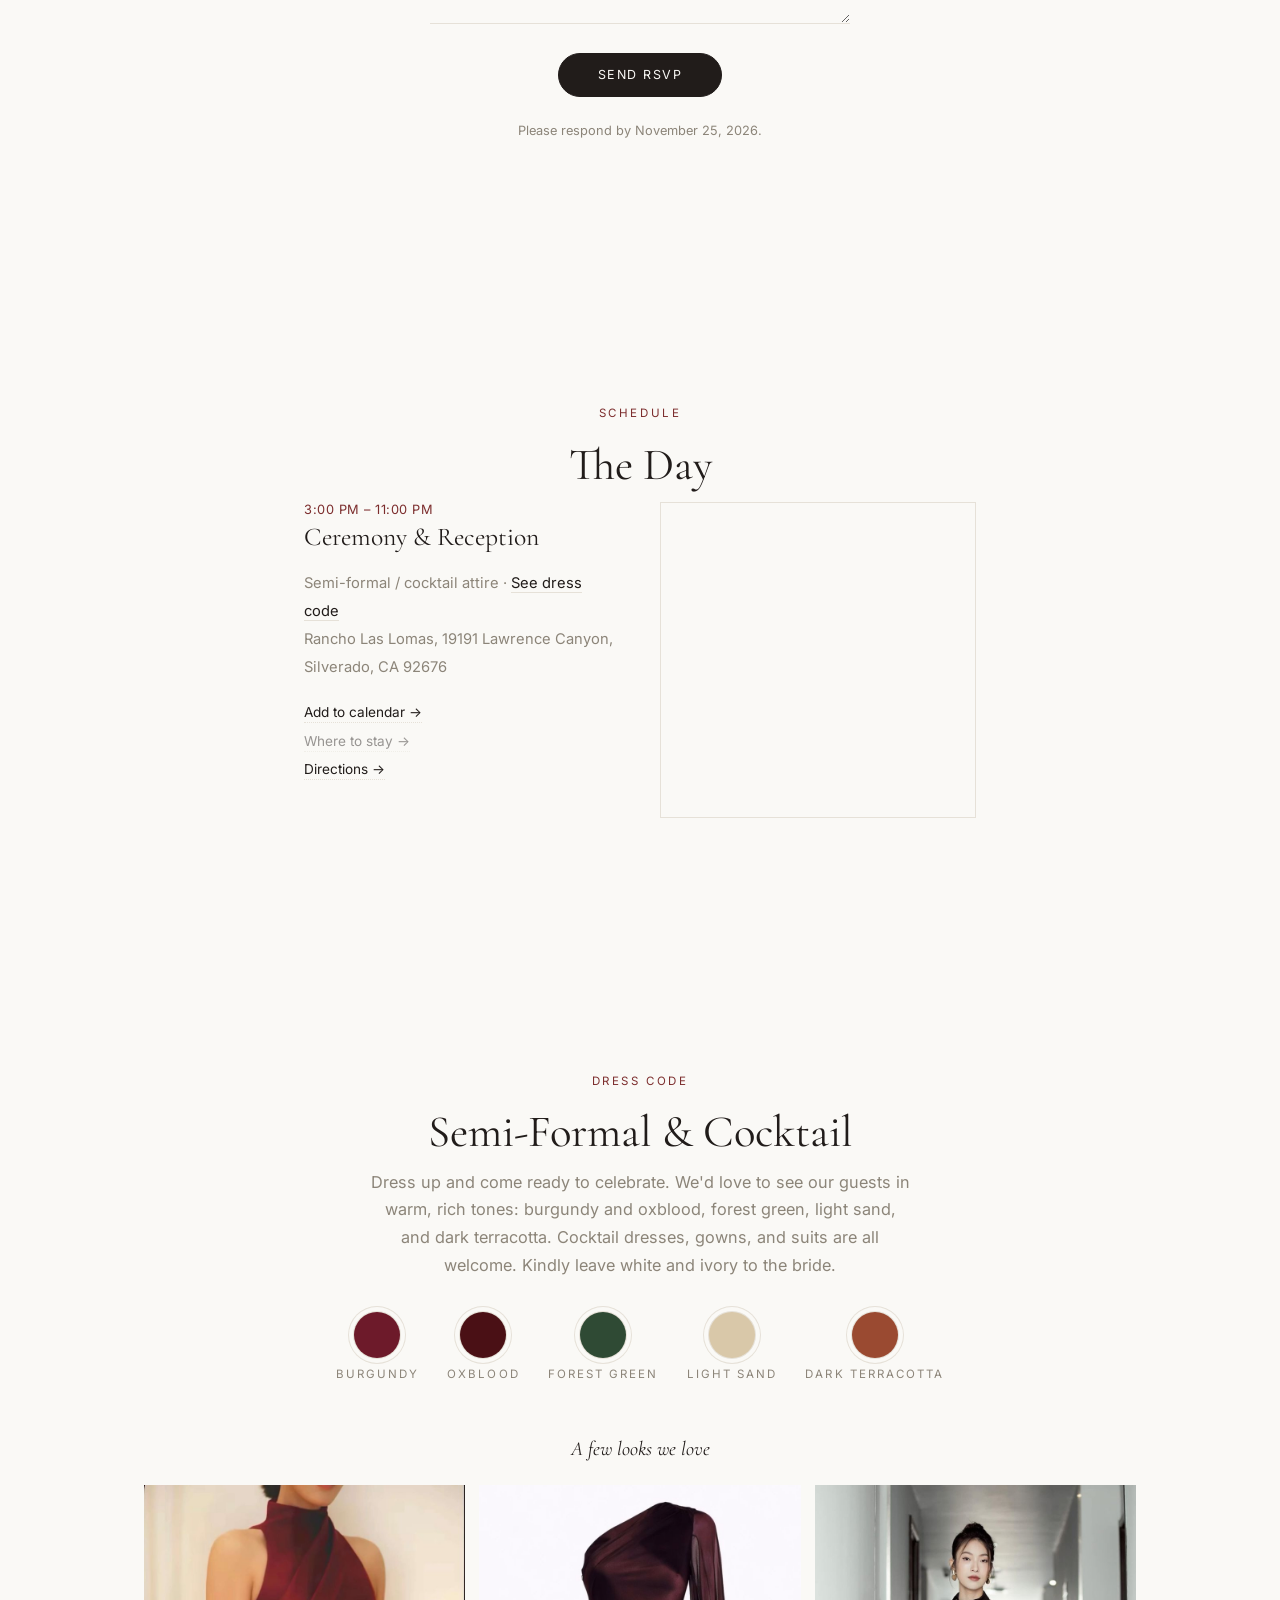
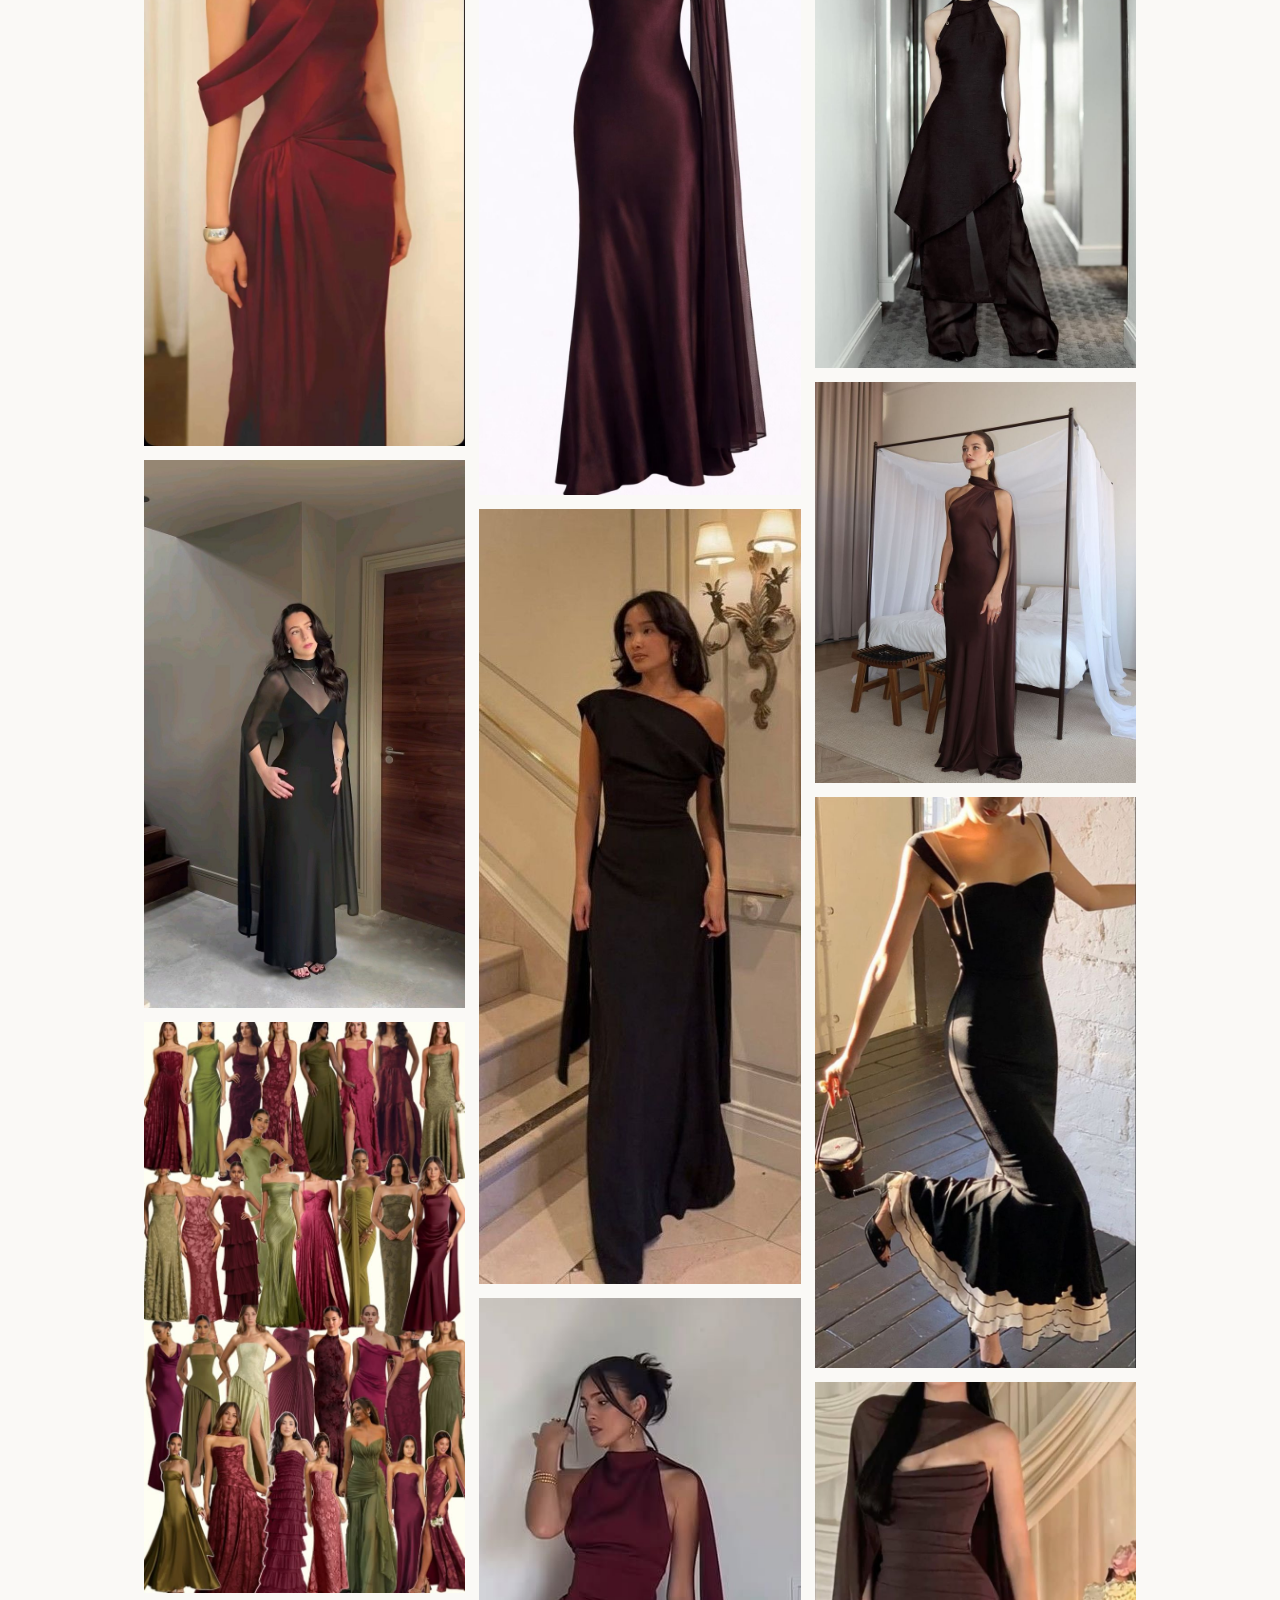
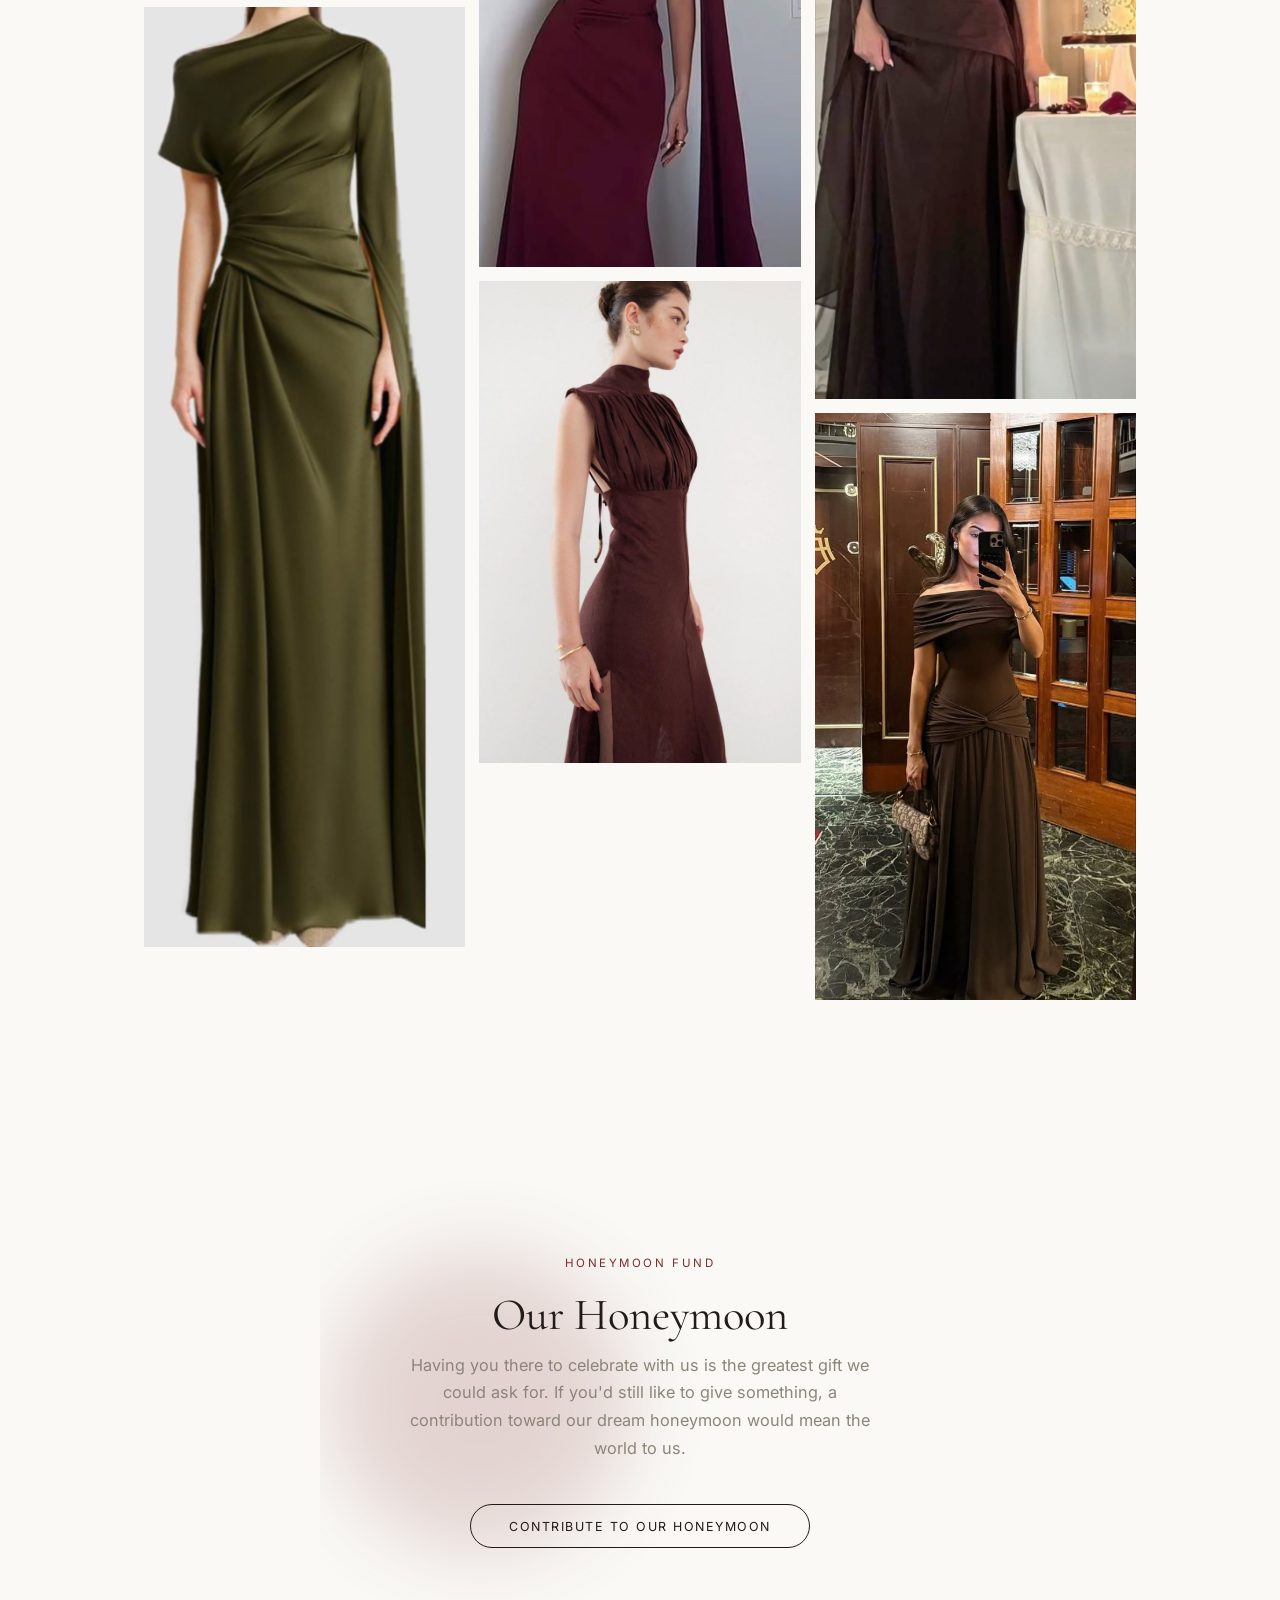
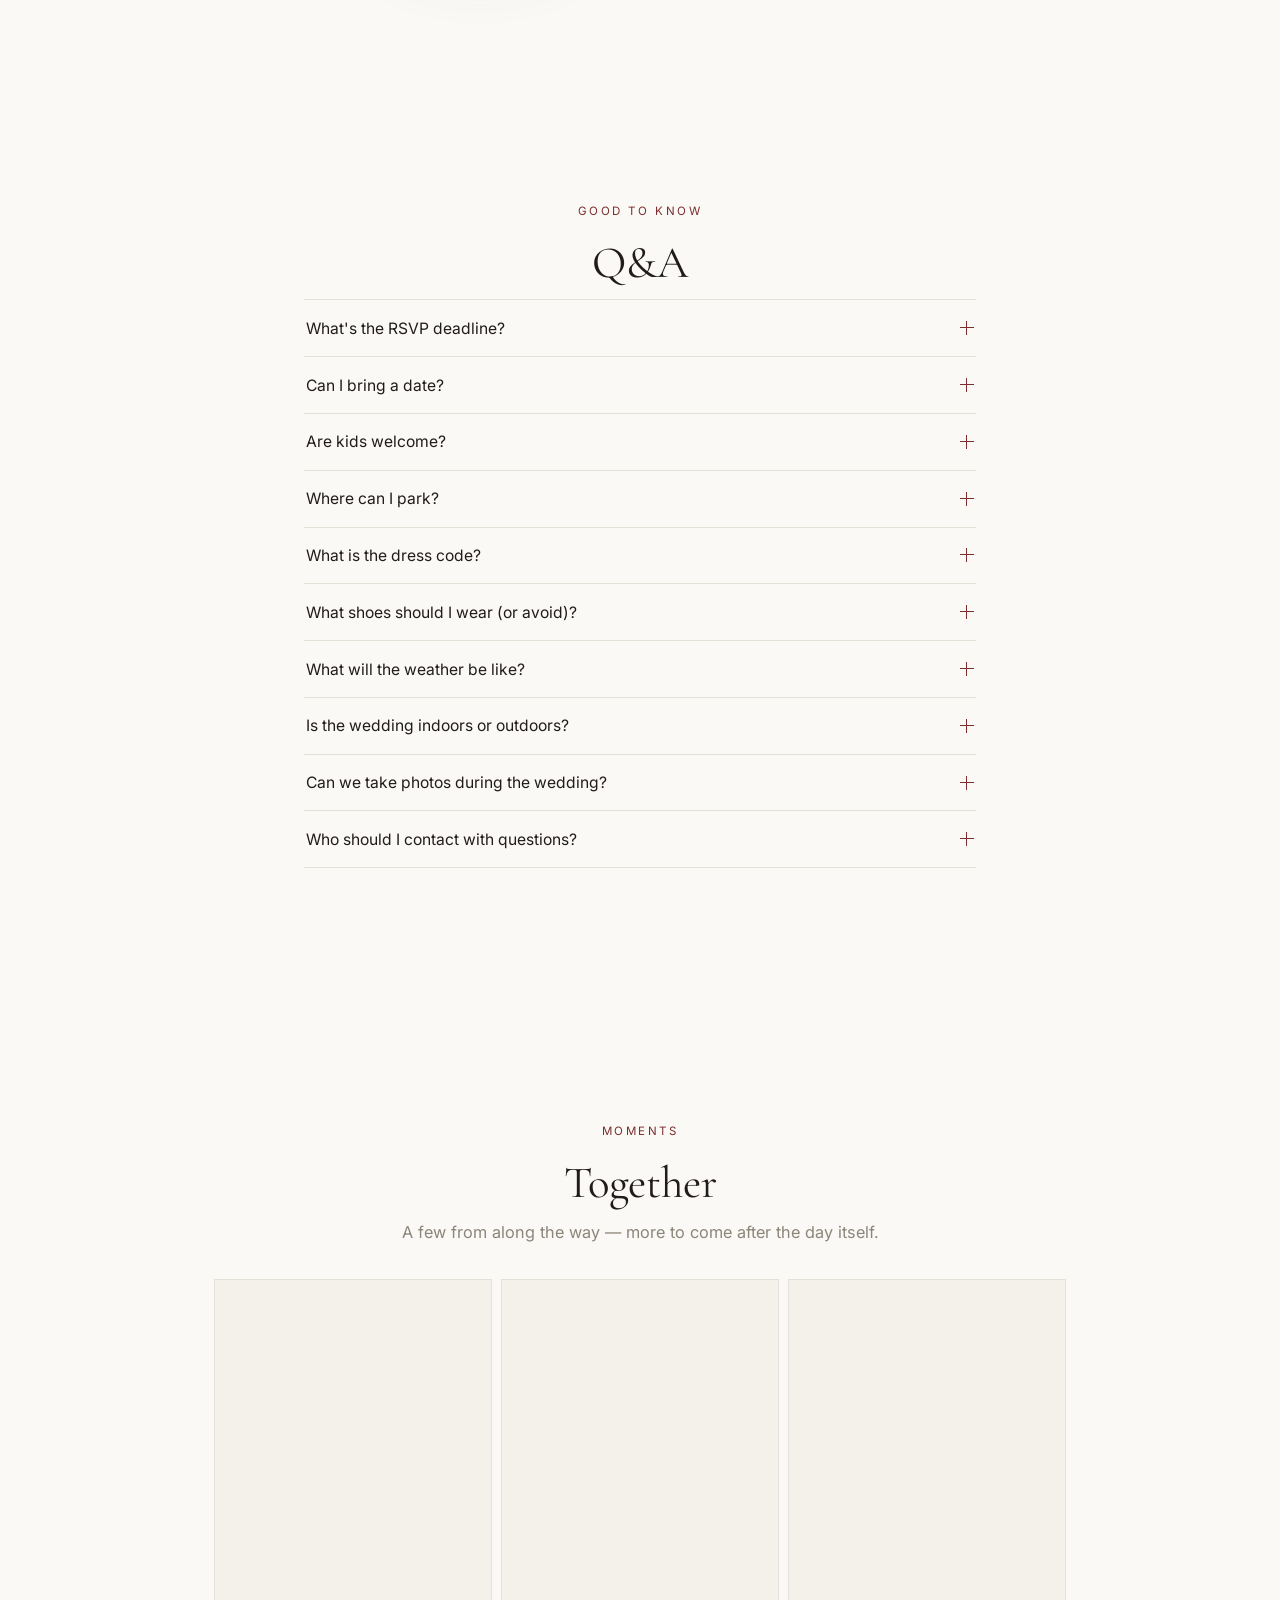
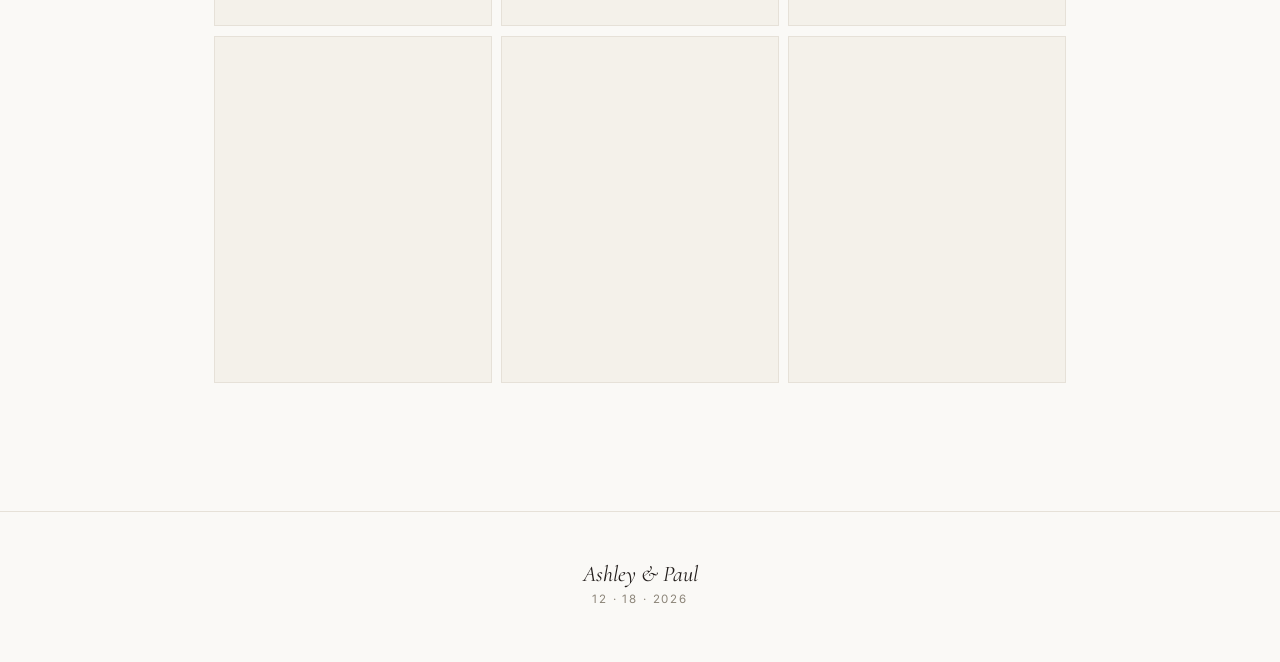
==== commit 81861403: "Add honeymoon fund page with Zelle details Co-Authored-By: Claude Opus 5.5 <noreply@anthropic.com> C" ====
--- a/index.html
+++ b/index.html
@@ -172,7 +172,7 @@
     <p class="eyebrow reveal">Honeymoon Fund</p>
     <h2 class="section-title reveal">Our Honeymoon</h2>
     <p class="section-body reveal">Having you there to celebrate with us is the greatest gift we could ask for. If you'd still like to give something, a contribution toward our dream honeymoon would mean the world to us.</p>
-    <a href="#" class="btn btn-outline reveal">Contribute to our honeymoon</a>
+    <a href="honeymoon.html" class="btn btn-outline reveal">Contribute to our honeymoon</a>
   </section>
 
   <!-- Q&A -->
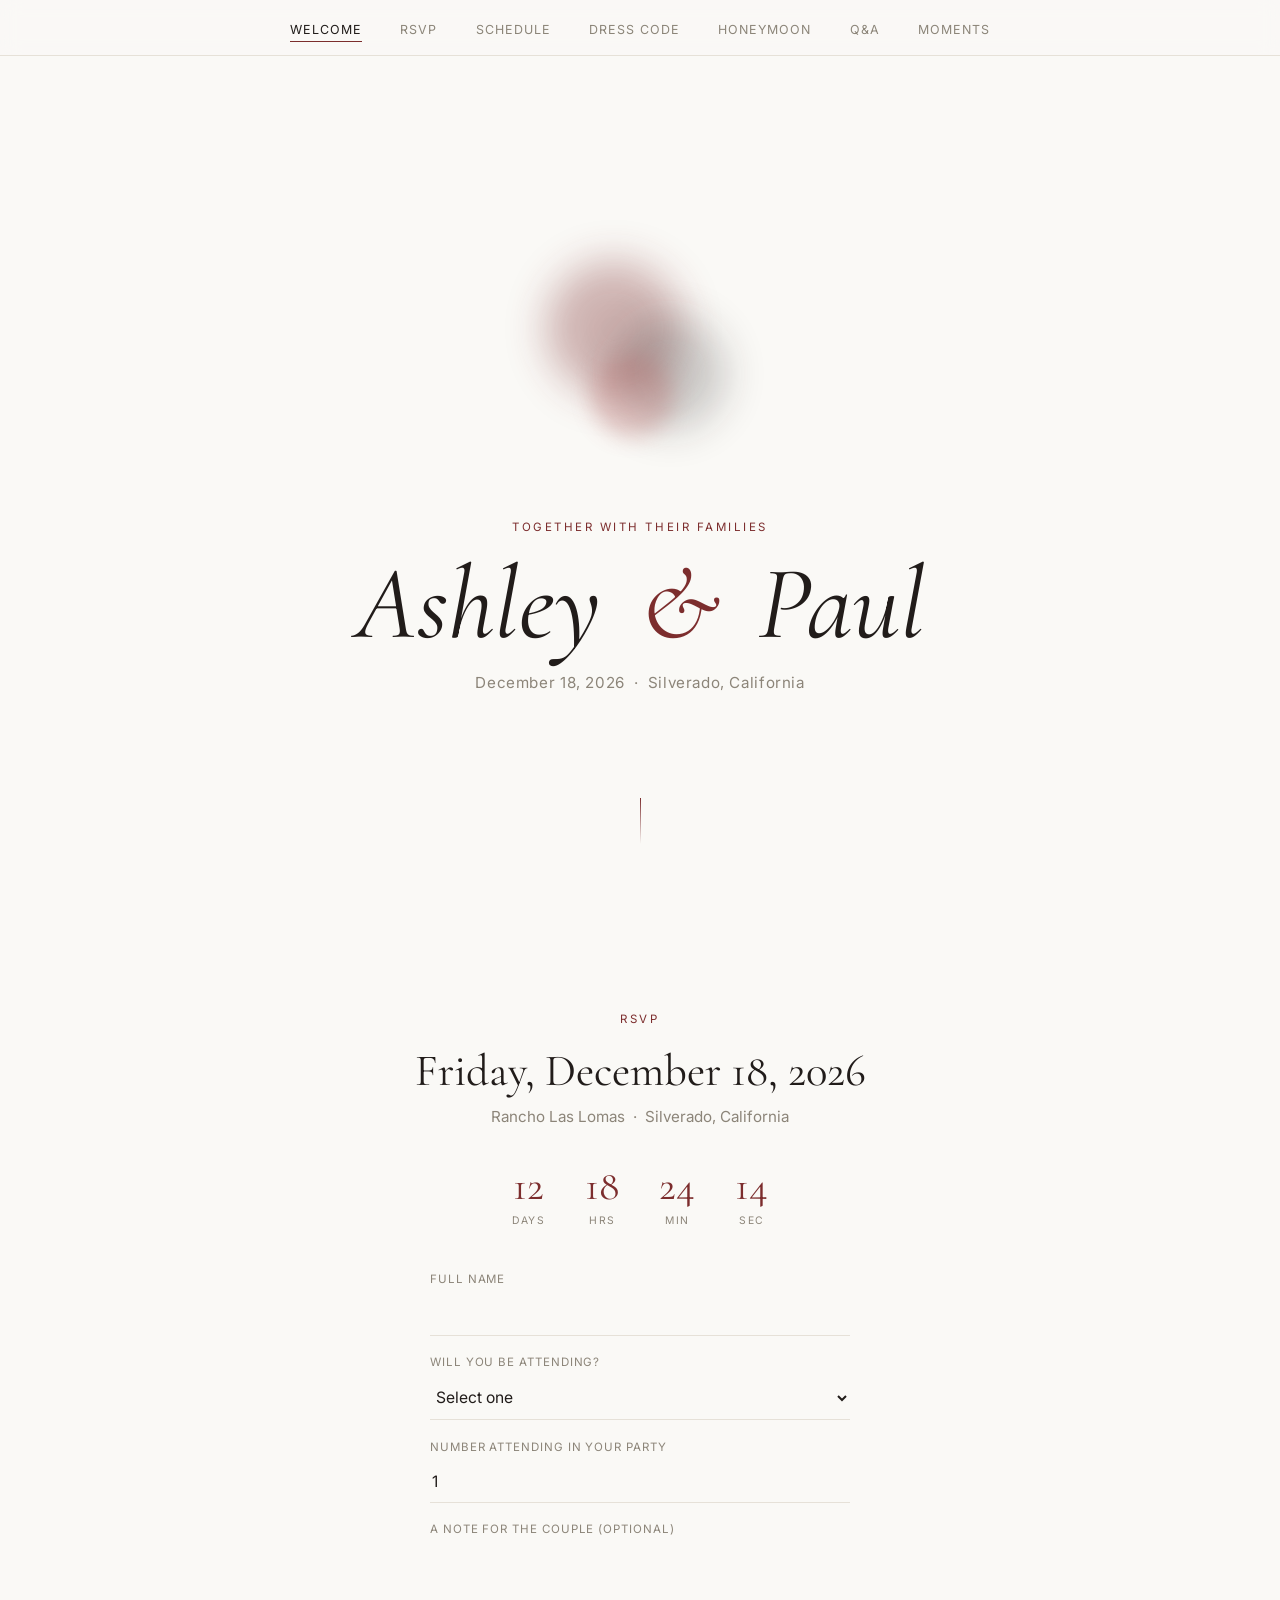
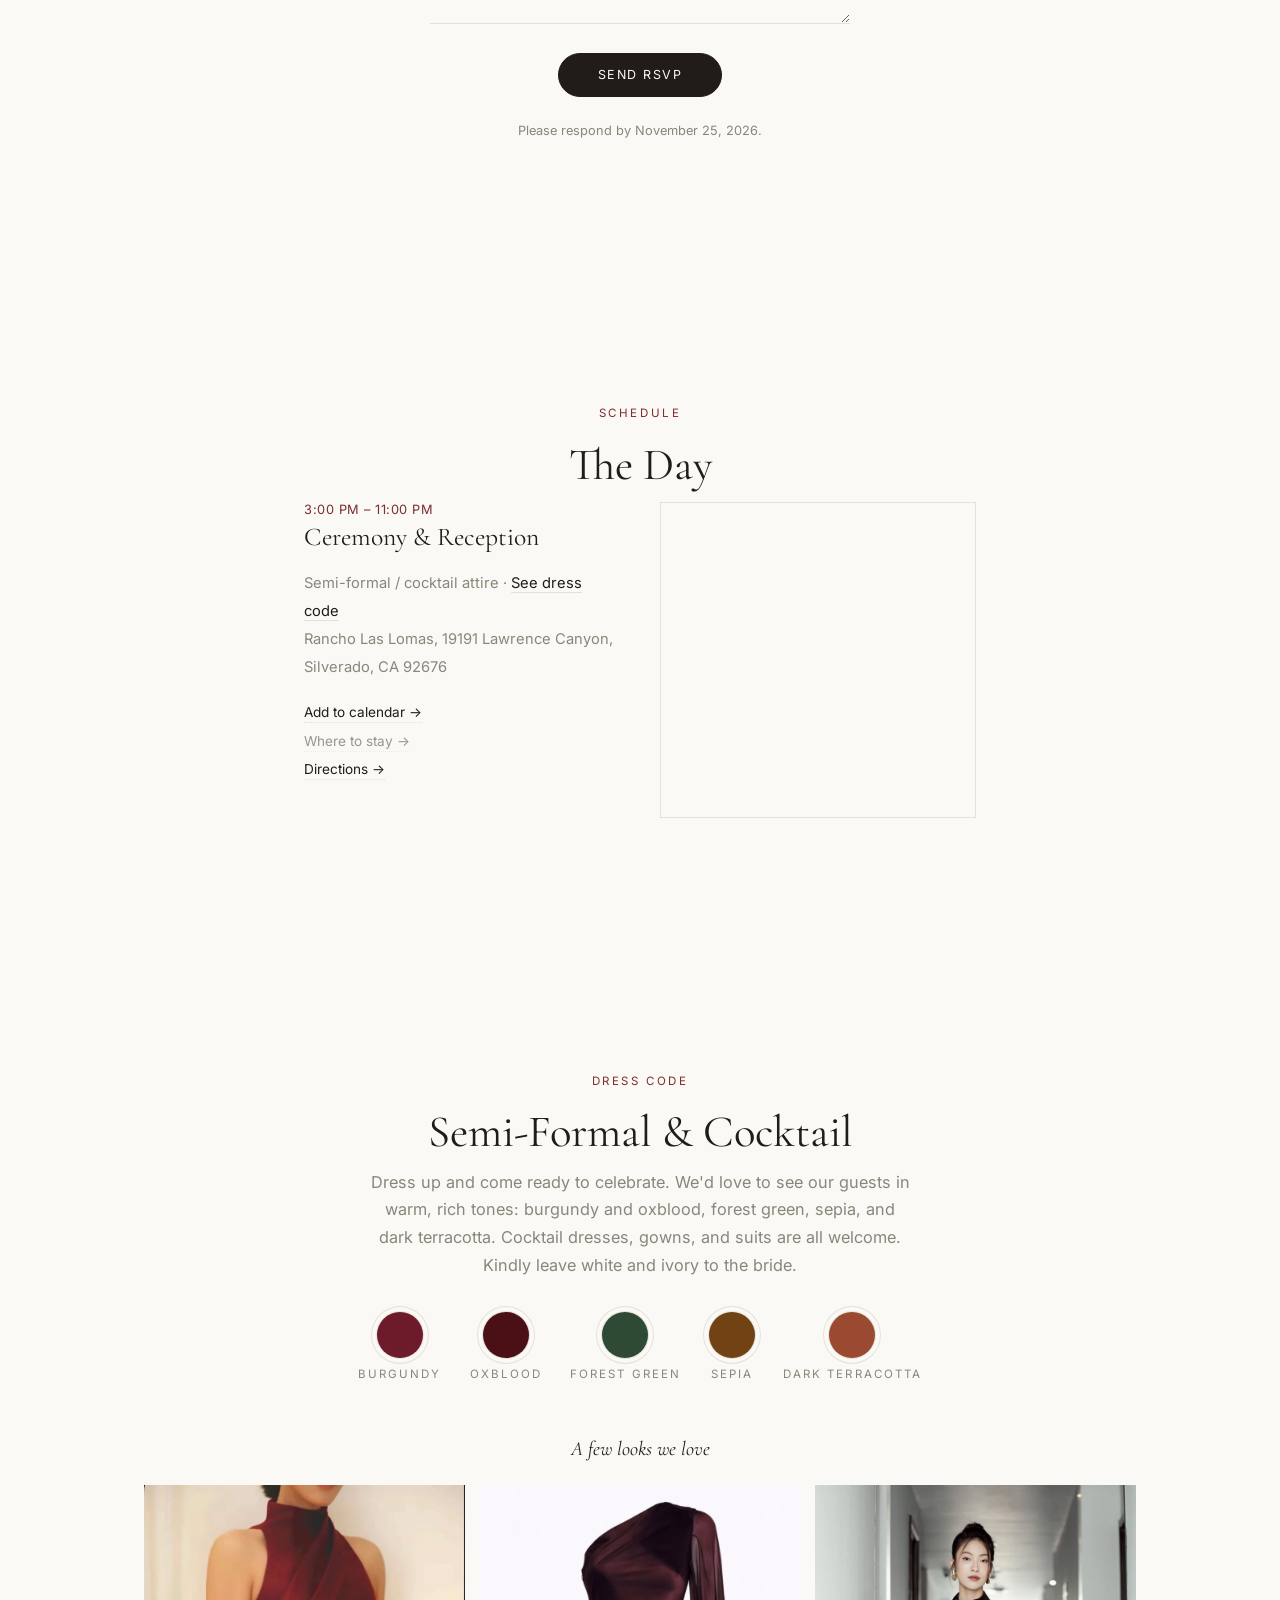
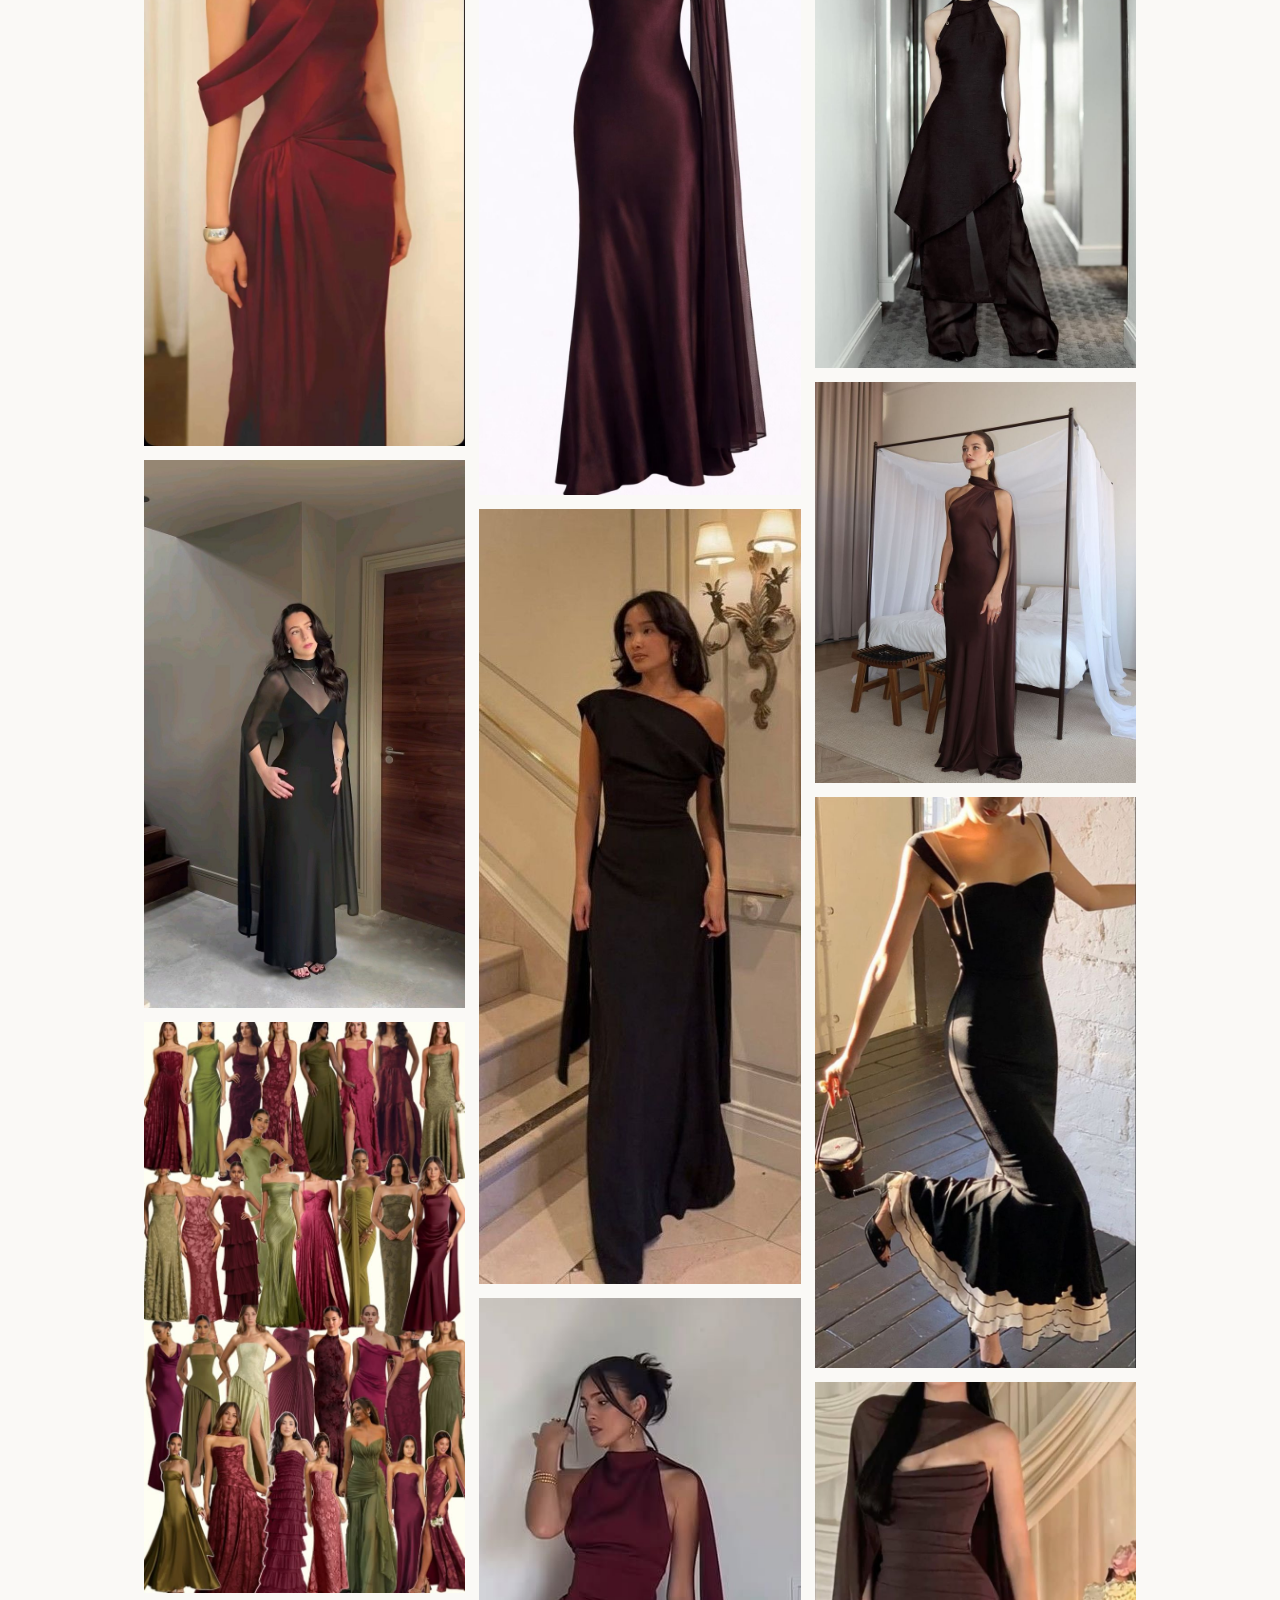
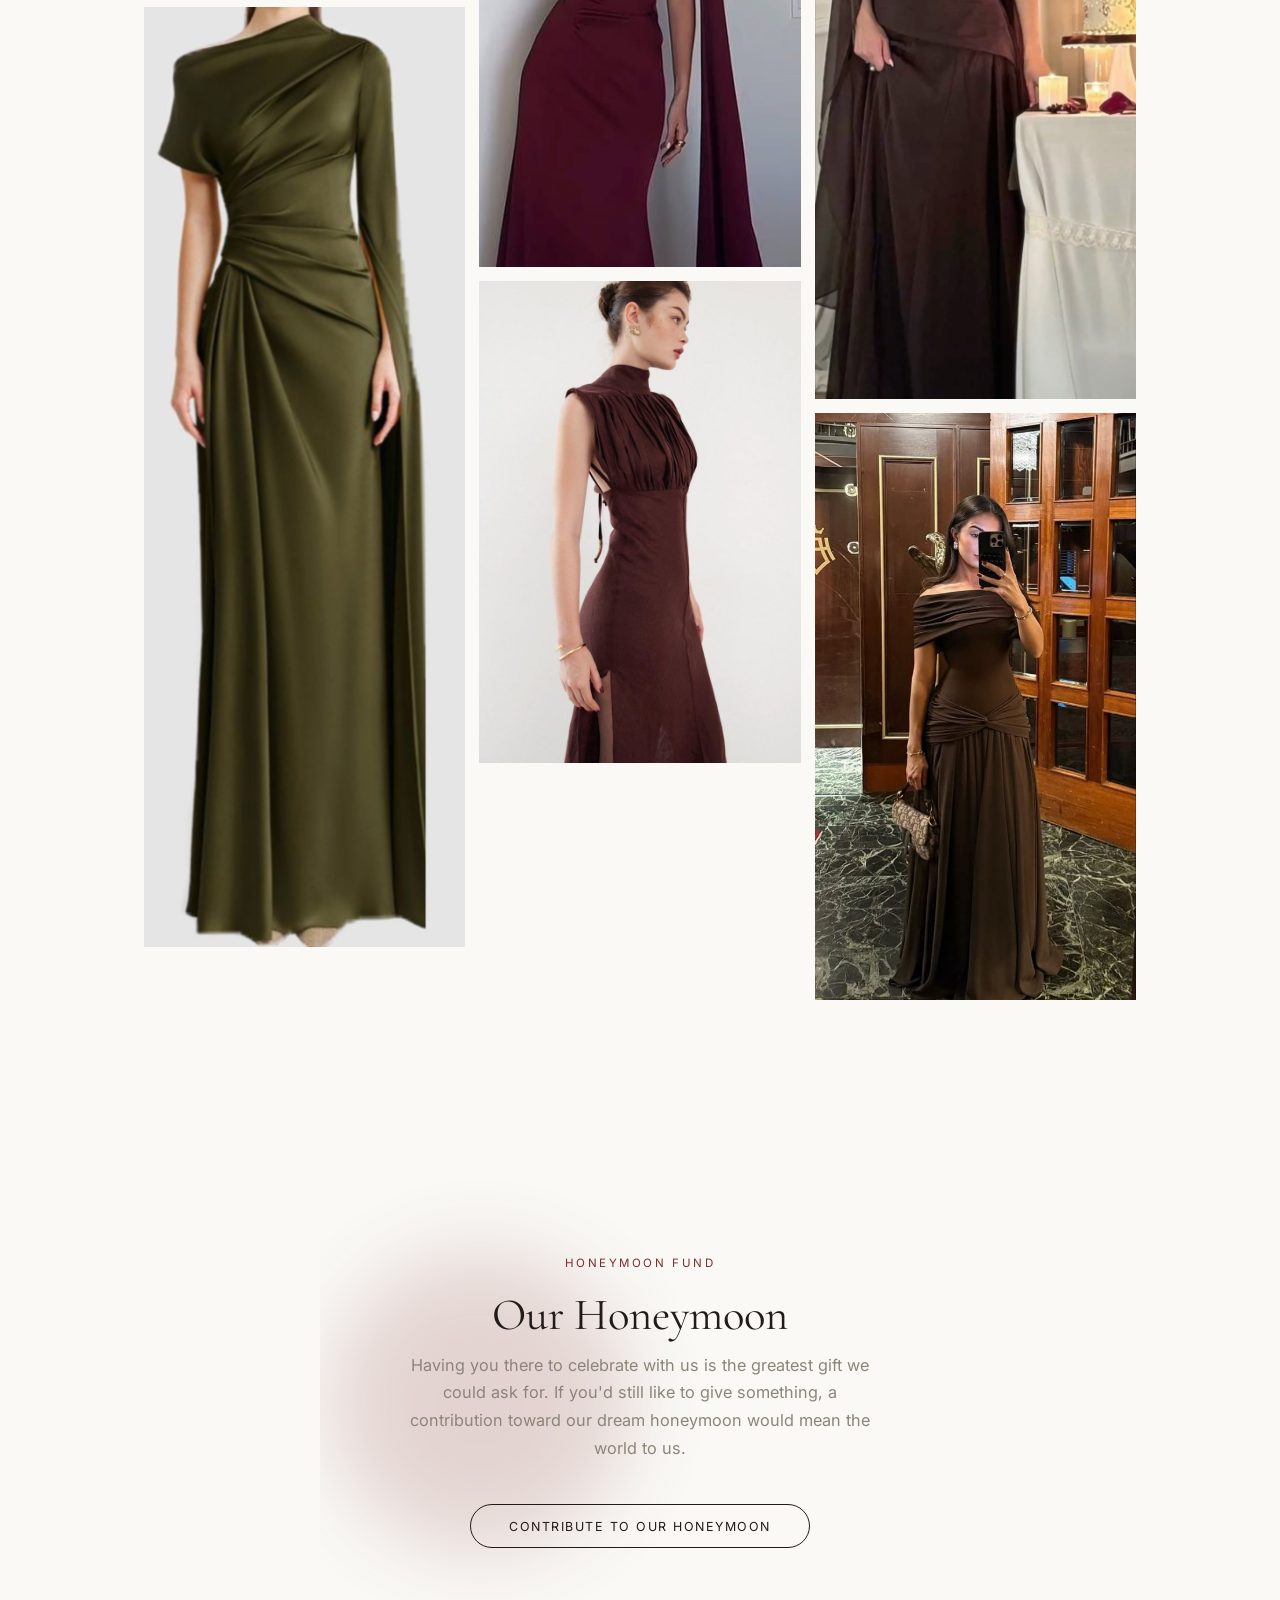
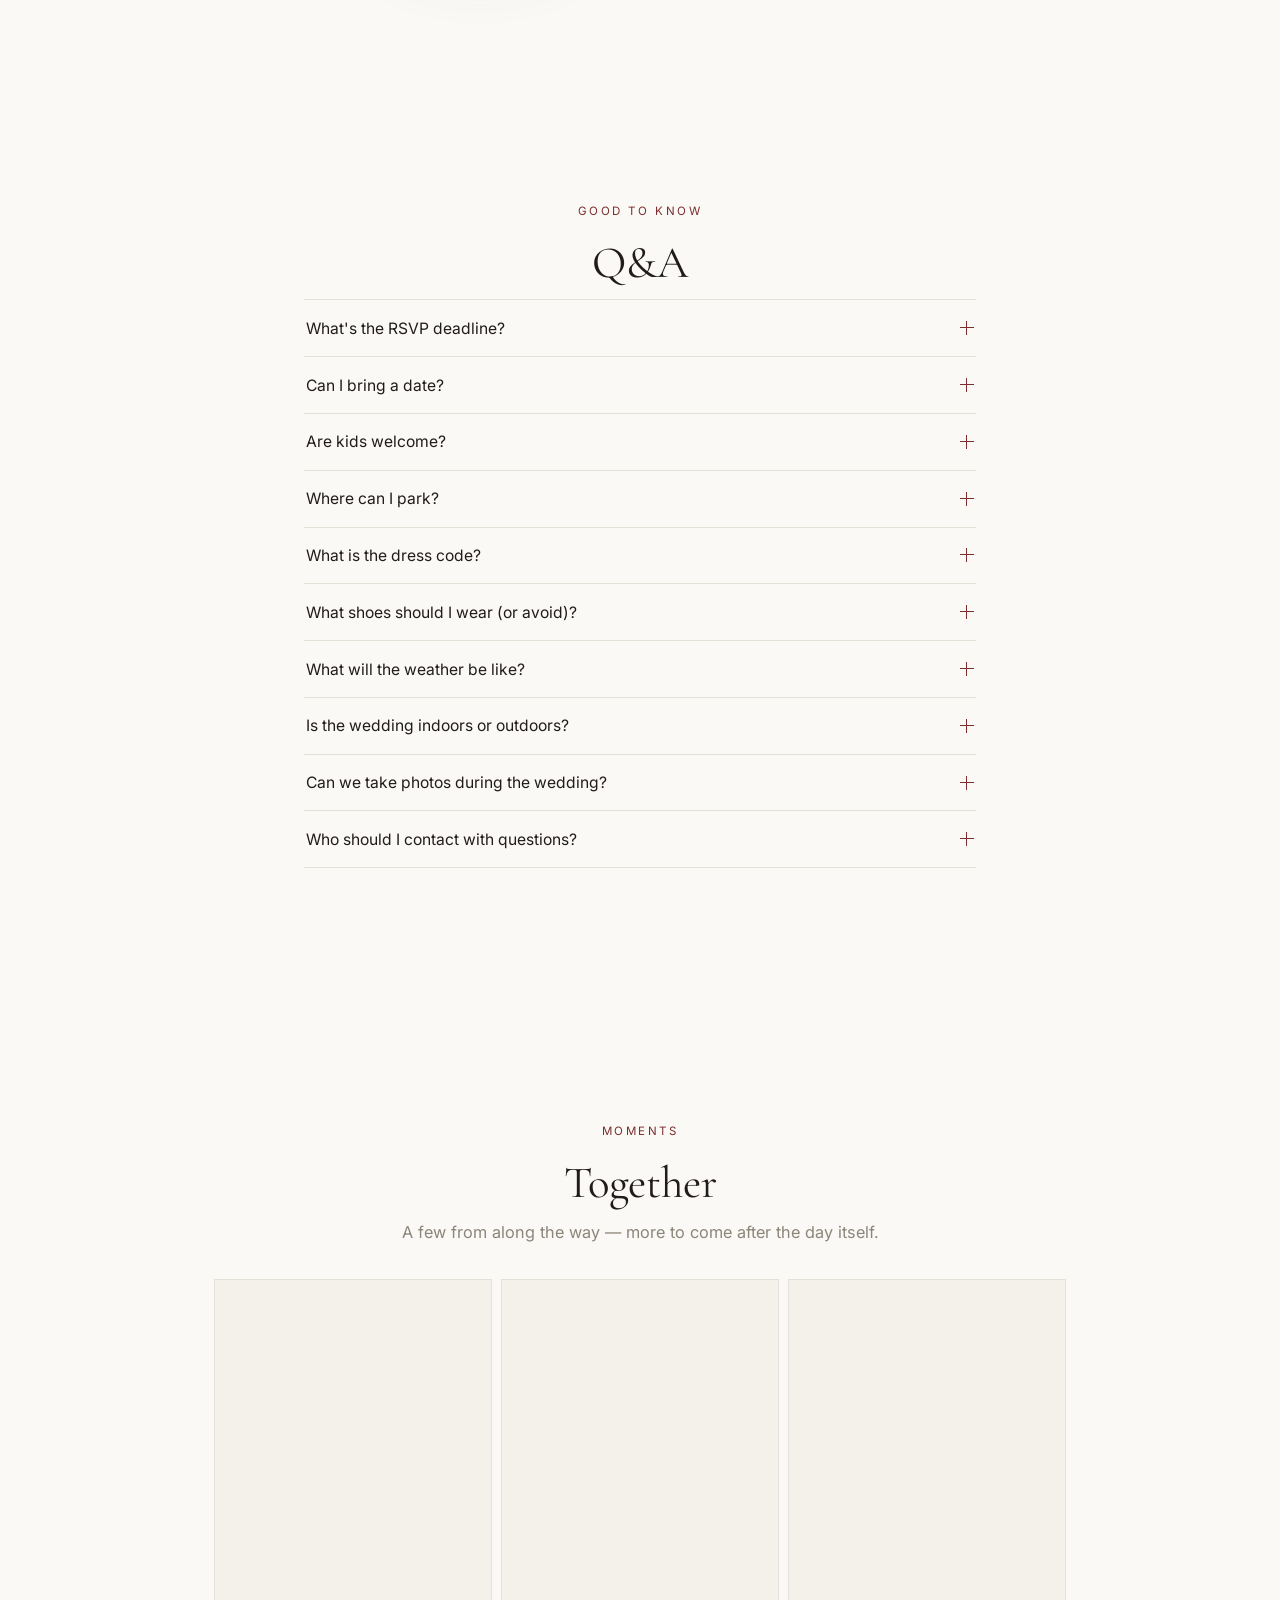
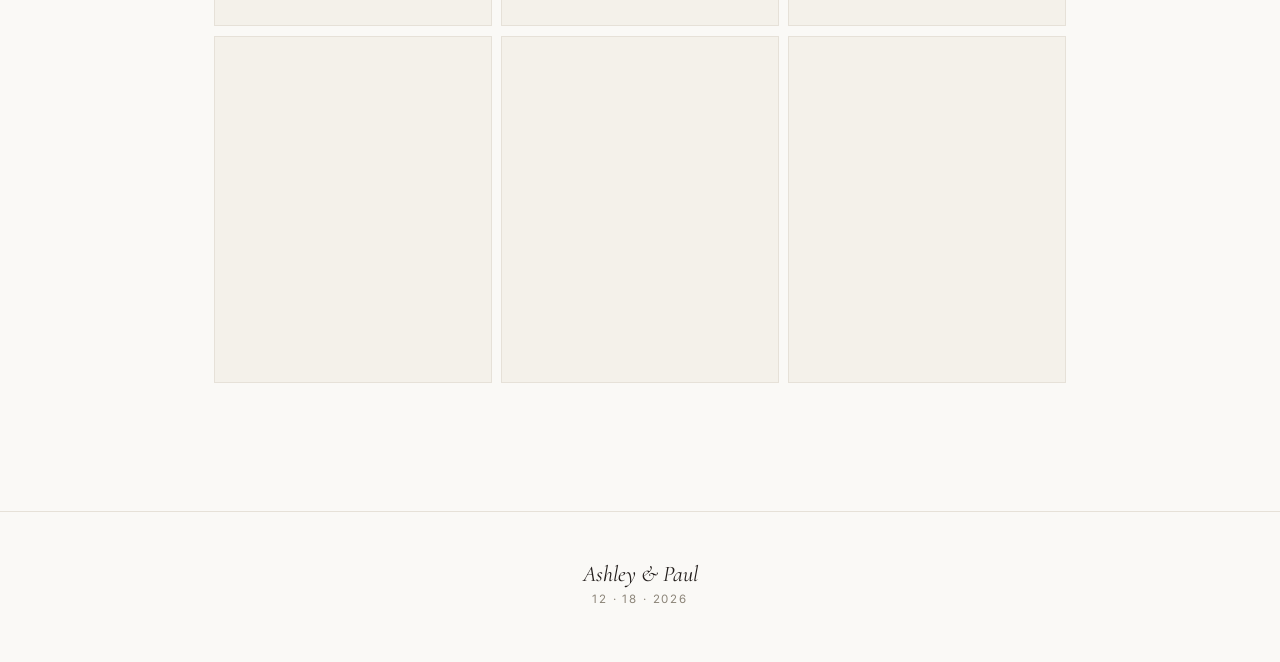
==== commit ff1008ec: "Swap light sand for sepia in dress code palette Co-Authored-By: Claude Opus 5.5 <noreply@anthropic.c" ====
--- a/index.html
+++ b/index.html
@@ -134,13 +134,13 @@
   <section id="dress-code" class="section dress-code">
     <p class="eyebrow reveal">Dress Code</p>
     <h2 class="section-title reveal">Semi-Formal &amp; Cocktail</h2>
-    <p class="section-body reveal">Dress up and come ready to celebrate. We'd love to see our guests in warm, rich tones: burgundy and oxblood, forest green, light sand, and dark terracotta. Cocktail dresses, gowns, and suits are all welcome. Kindly leave white and ivory to the bride.</p>
+    <p class="section-body reveal">Dress up and come ready to celebrate. We'd love to see our guests in warm, rich tones: burgundy and oxblood, forest green, sepia, and dark terracotta. Cocktail dresses, gowns, and suits are all welcome. Kindly leave white and ivory to the bride.</p>
 
     <ul class="palette reveal" aria-label="Suggested colors">
       <li><span class="swatch" style="background:#6d1a2a"></span>Burgundy</li>
       <li><span class="swatch" style="background:#4a1015"></span>Oxblood</li>
       <li><span class="swatch" style="background:#2f4a34"></span>Forest Green</li>
-      <li><span class="swatch" style="background:#d9c8a9"></span>Light Sand</li>
+      <li><span class="swatch" style="background:#704214"></span>Sepia</li>
       <li><span class="swatch" style="background:#9a4a31"></span>Dark Terracotta</li>
     </ul>
 
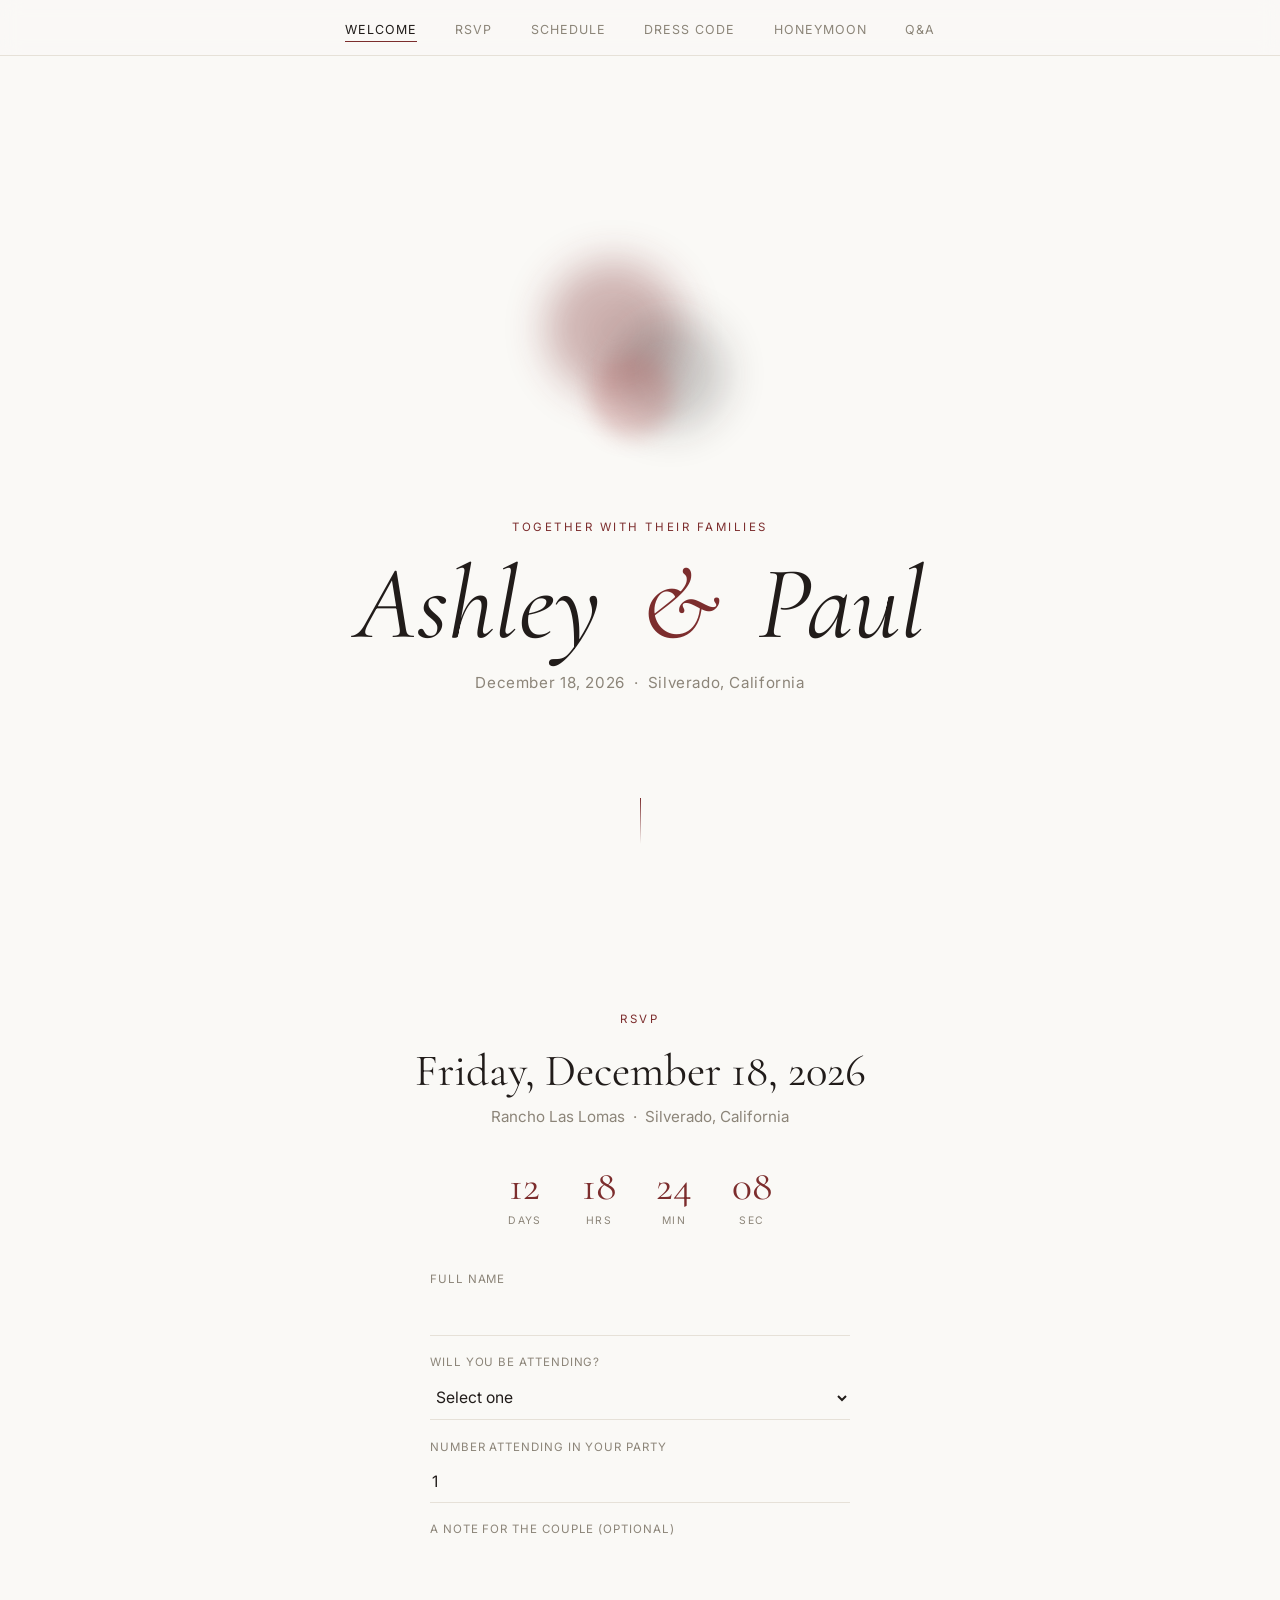
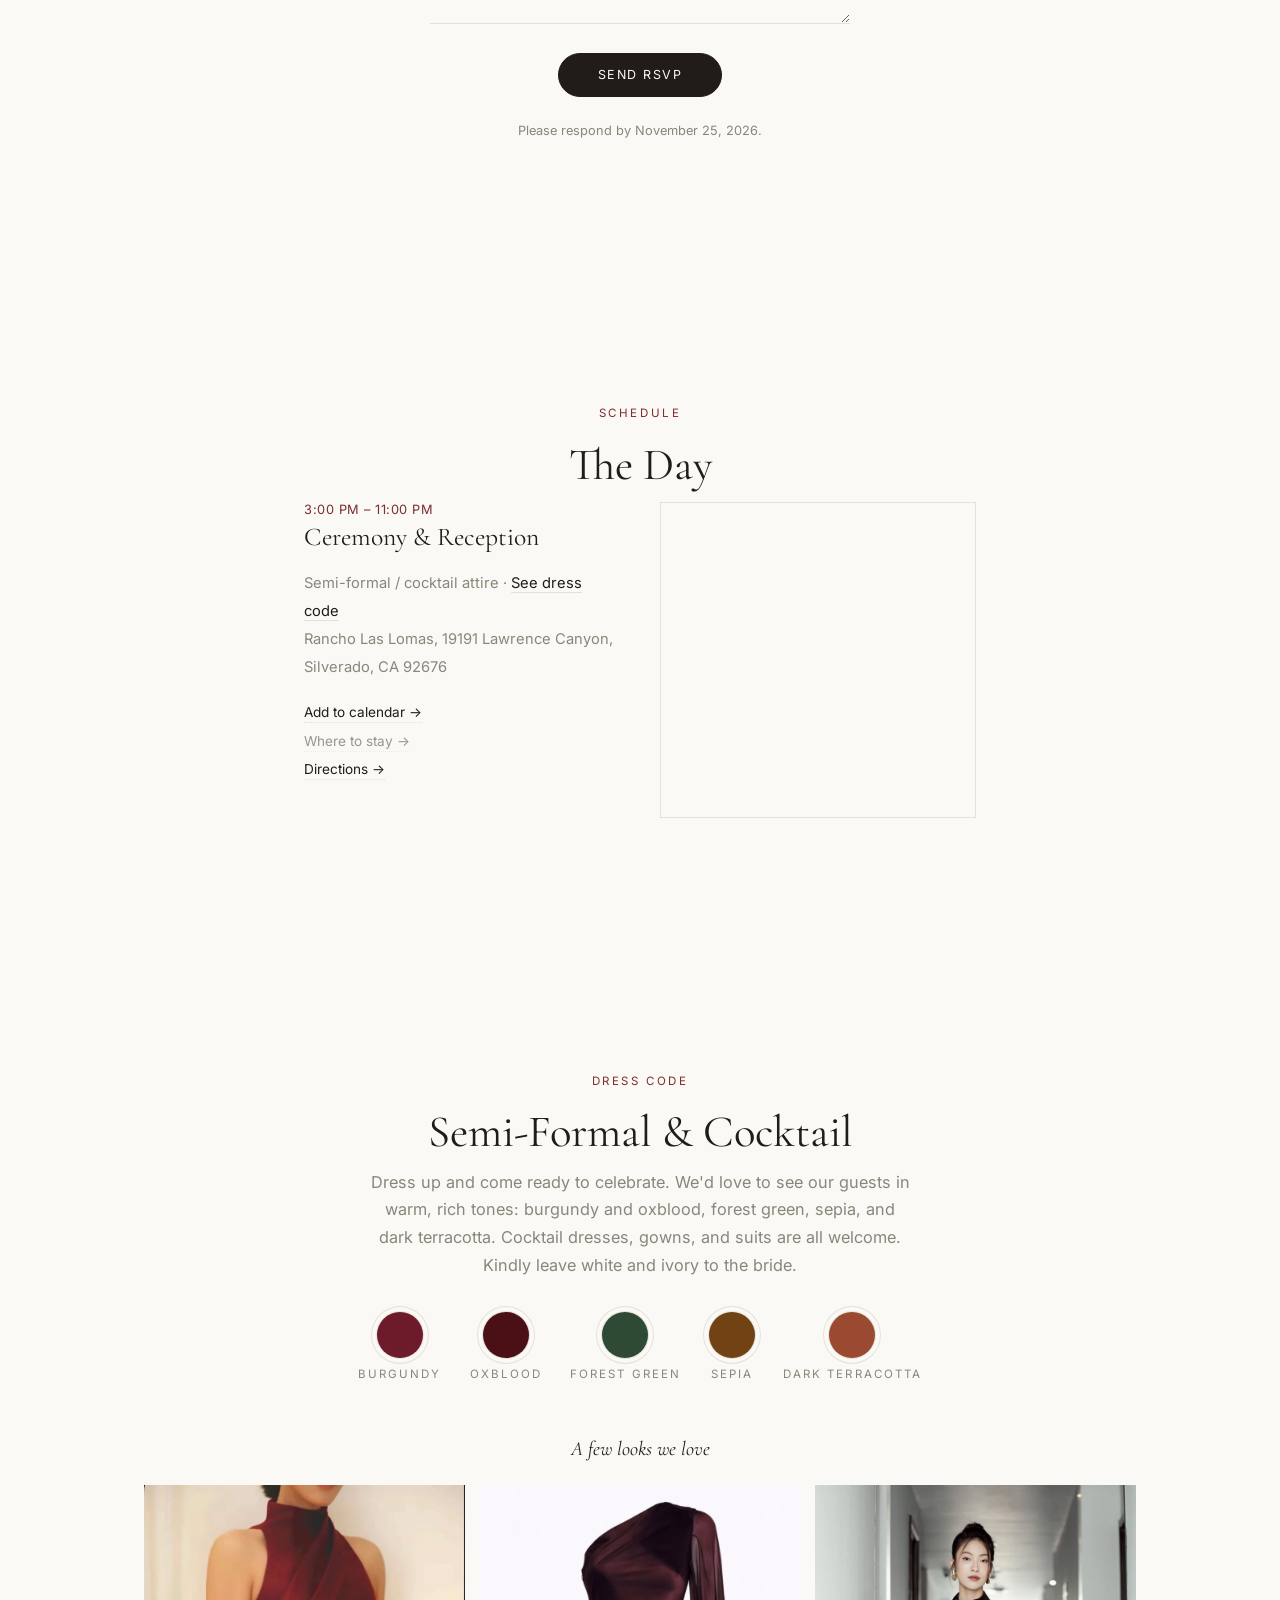
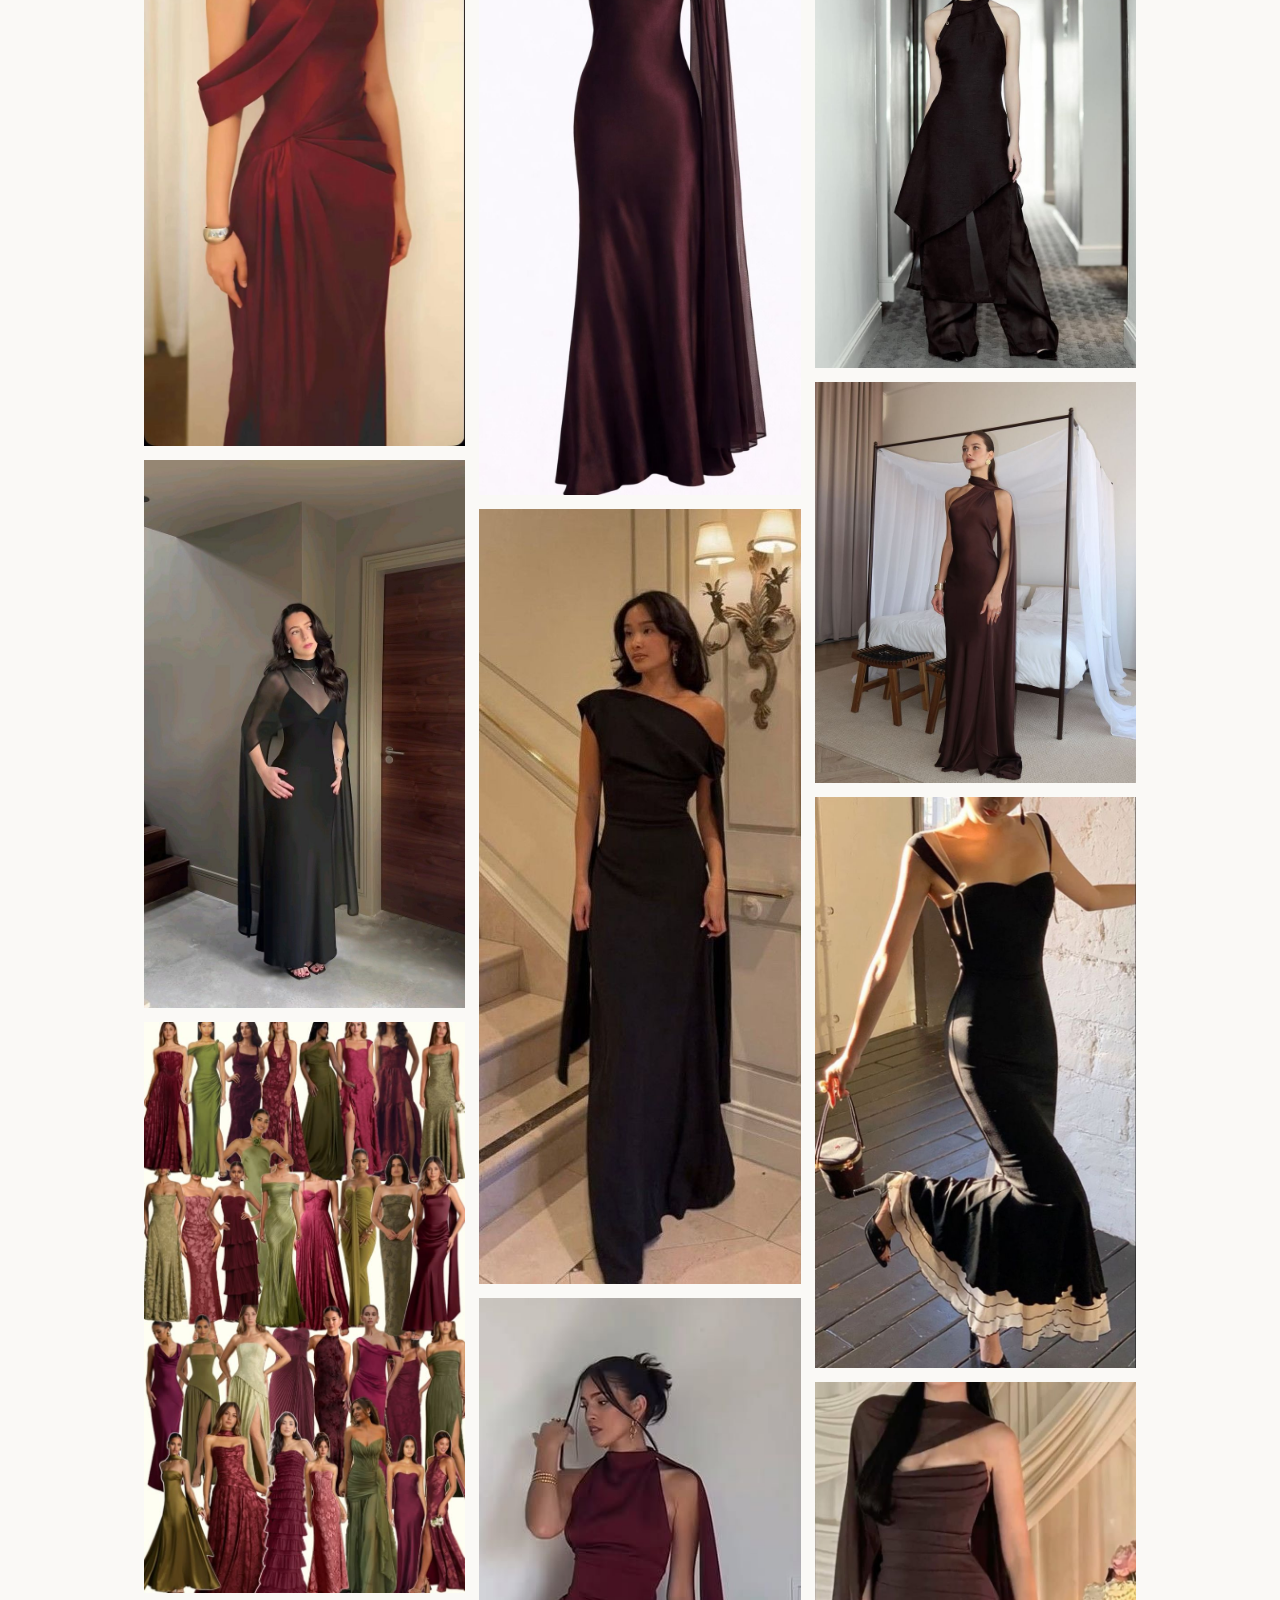
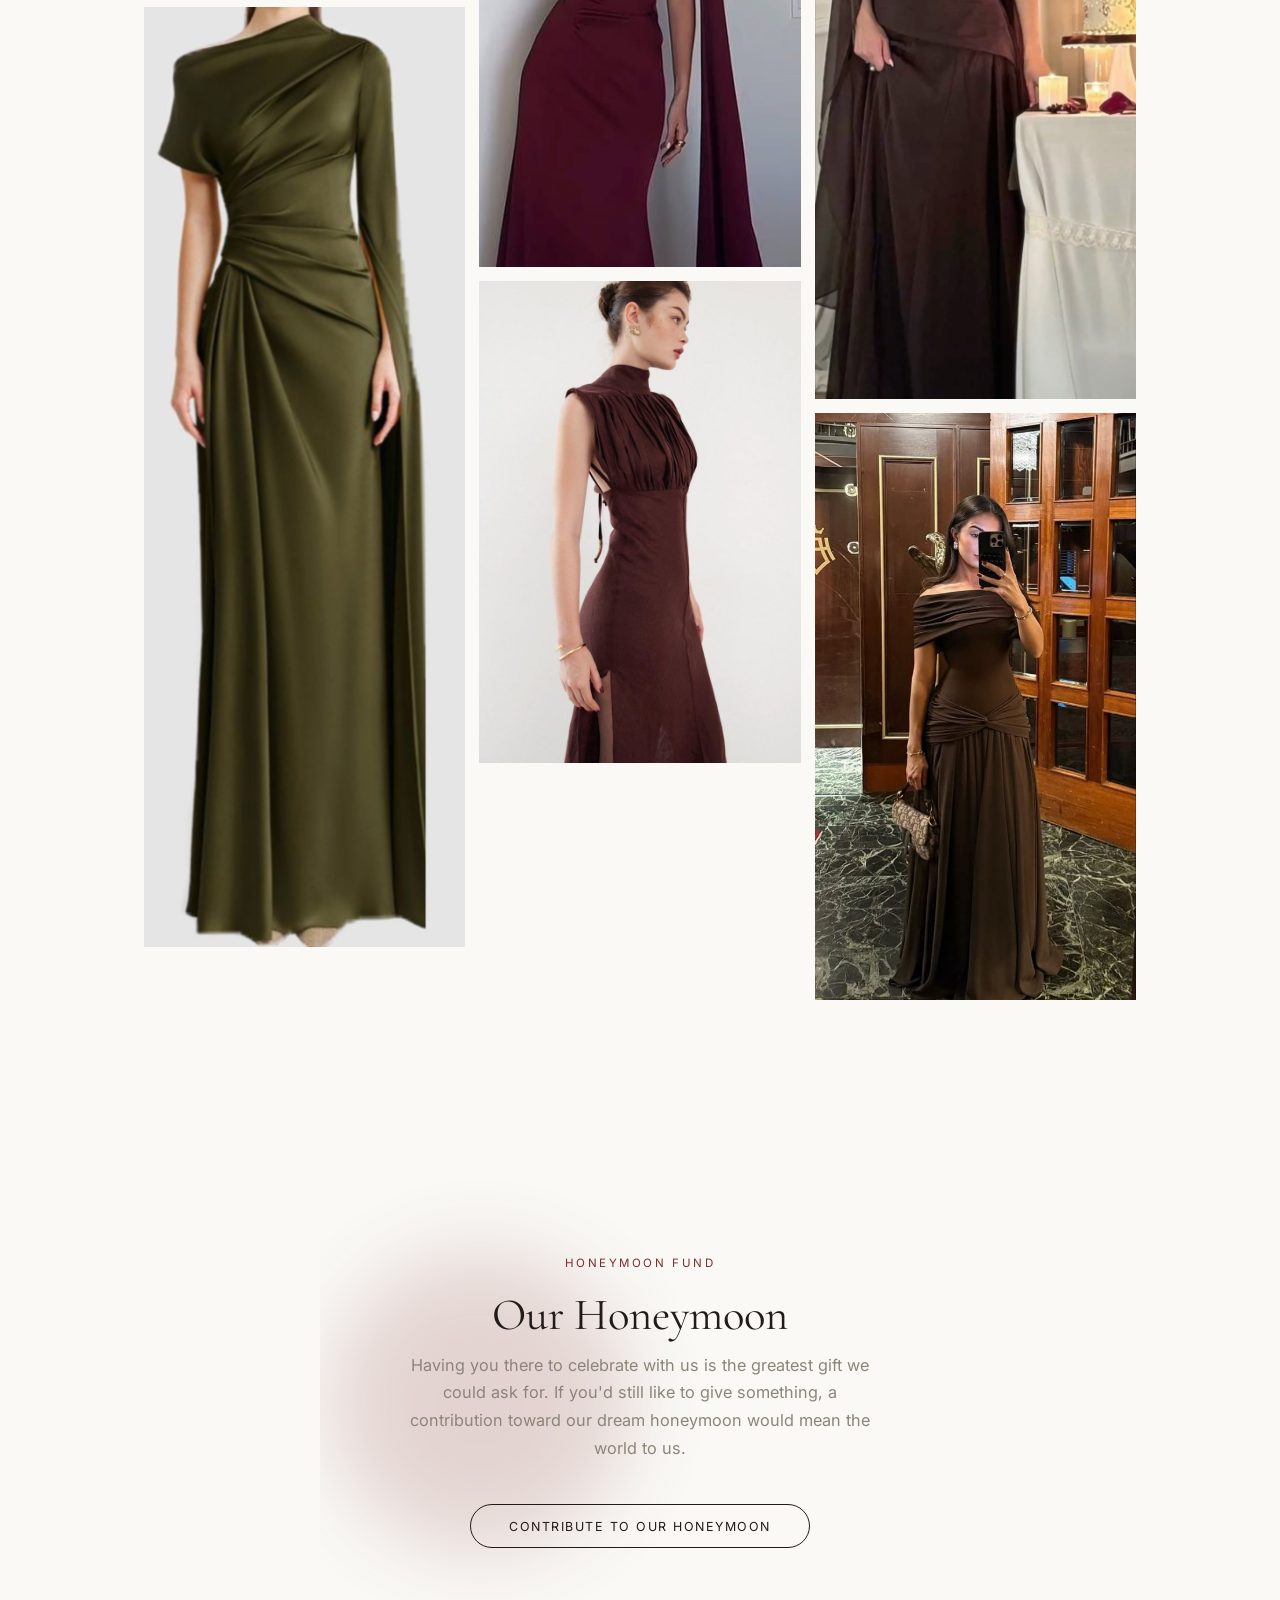
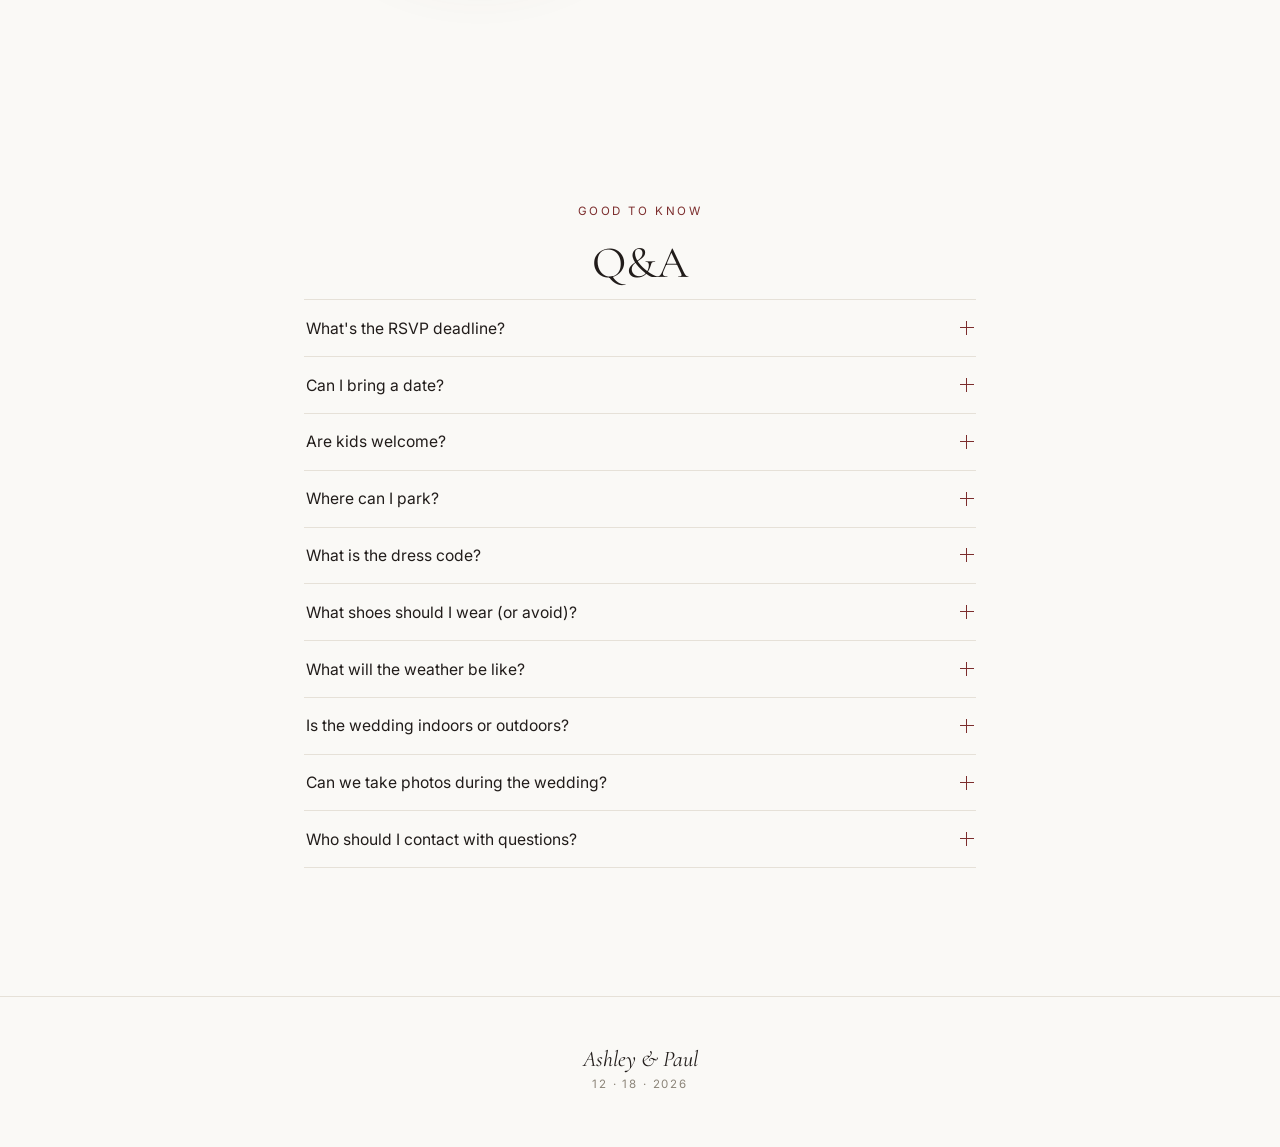
==== commit 312d18da: "Remove Moments section Co-Authored-By: Claude Opus 5.5 <noreply@anthropic.com> Claude-Session: https" ====
--- a/index.html
+++ b/index.html
@@ -37,7 +37,6 @@
       <li><a href="#dress-code" class="nav-link">Dress Code</a></li>
       <li><a href="#honeymoon" class="nav-link">Honeymoon</a></li>
       <li><a href="#qa" class="nav-link">Q&amp;A</a></li>
-      <li><a href="#moments" class="nav-link">Moments</a></li>
     </ul>
   </nav>
 </header>
@@ -235,21 +234,6 @@
     </div>
   </section>
 
-  <!-- MOMENTS -->
-  <section id="moments" class="section moments">
-    <p class="eyebrow reveal">Moments</p>
-    <h2 class="section-title reveal">Together</h2>
-    <p class="section-body reveal">A few from along the way — more to come after the day itself.</p>
-    <div class="gallery reveal" id="gallery">
-      <div class="gallery-item placeholder"></div>
-      <div class="gallery-item placeholder"></div>
-      <div class="gallery-item placeholder"></div>
-      <div class="gallery-item placeholder"></div>
-      <div class="gallery-item placeholder"></div>
-      <div class="gallery-item placeholder"></div>
-    </div>
-  </section>
-
 </main>
 
 <footer class="footer">
--- a/styles.css
+++ b/styles.css
@@ -503,23 +503,6 @@
   line-height: 1.75;
 }
 
-/* ---------- MOMENTS ---------- */
-
-.moments { max-width: 900px; }
-.gallery {
-  display: grid;
-  grid-template-columns: repeat(3, 1fr);
-  gap: 0.6rem;
-}
-.gallery-item {
-  aspect-ratio: 4 / 5;
-  background: var(--bg-alt);
-  border: 1px solid var(--hairline);
-}
-@media (max-width: 640px) {
-  .gallery { grid-template-columns: repeat(2, 1fr); }
-}
-
 /* ---------- FOOTER ---------- */
 
 .footer {
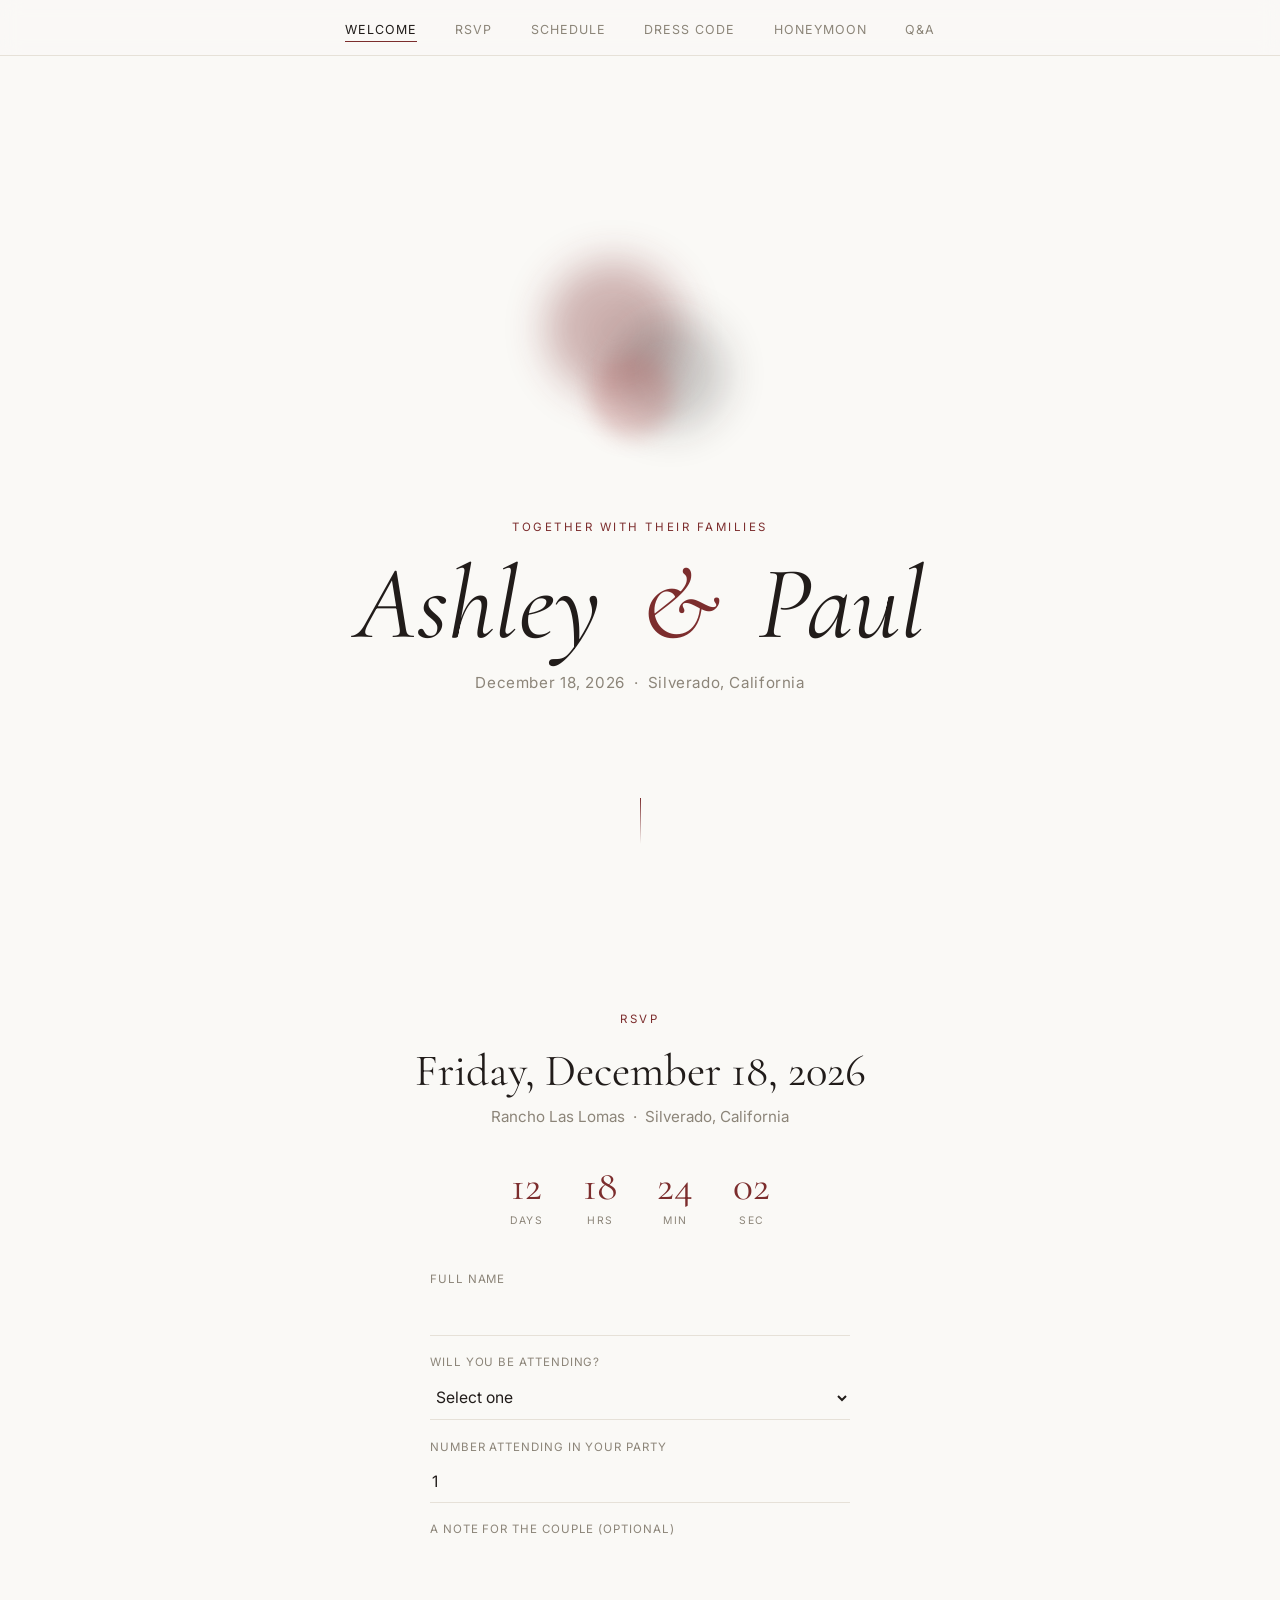
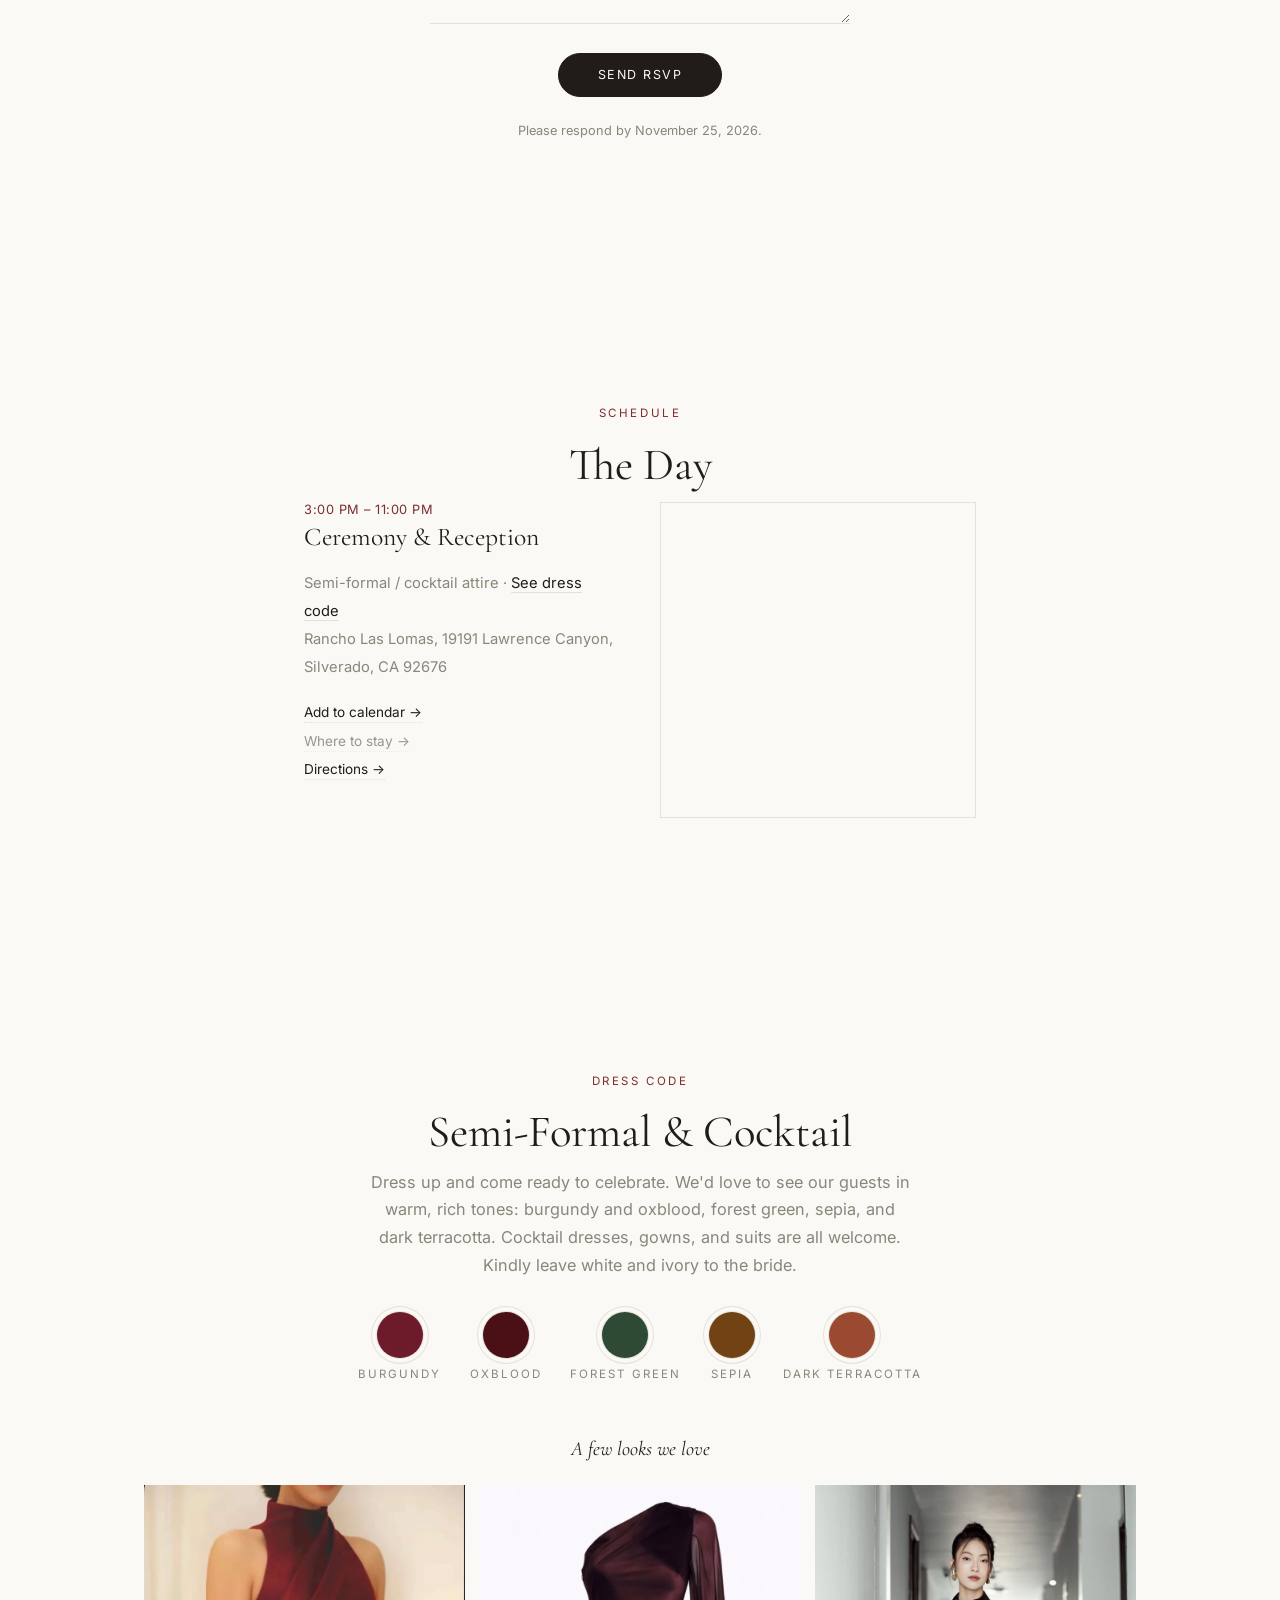
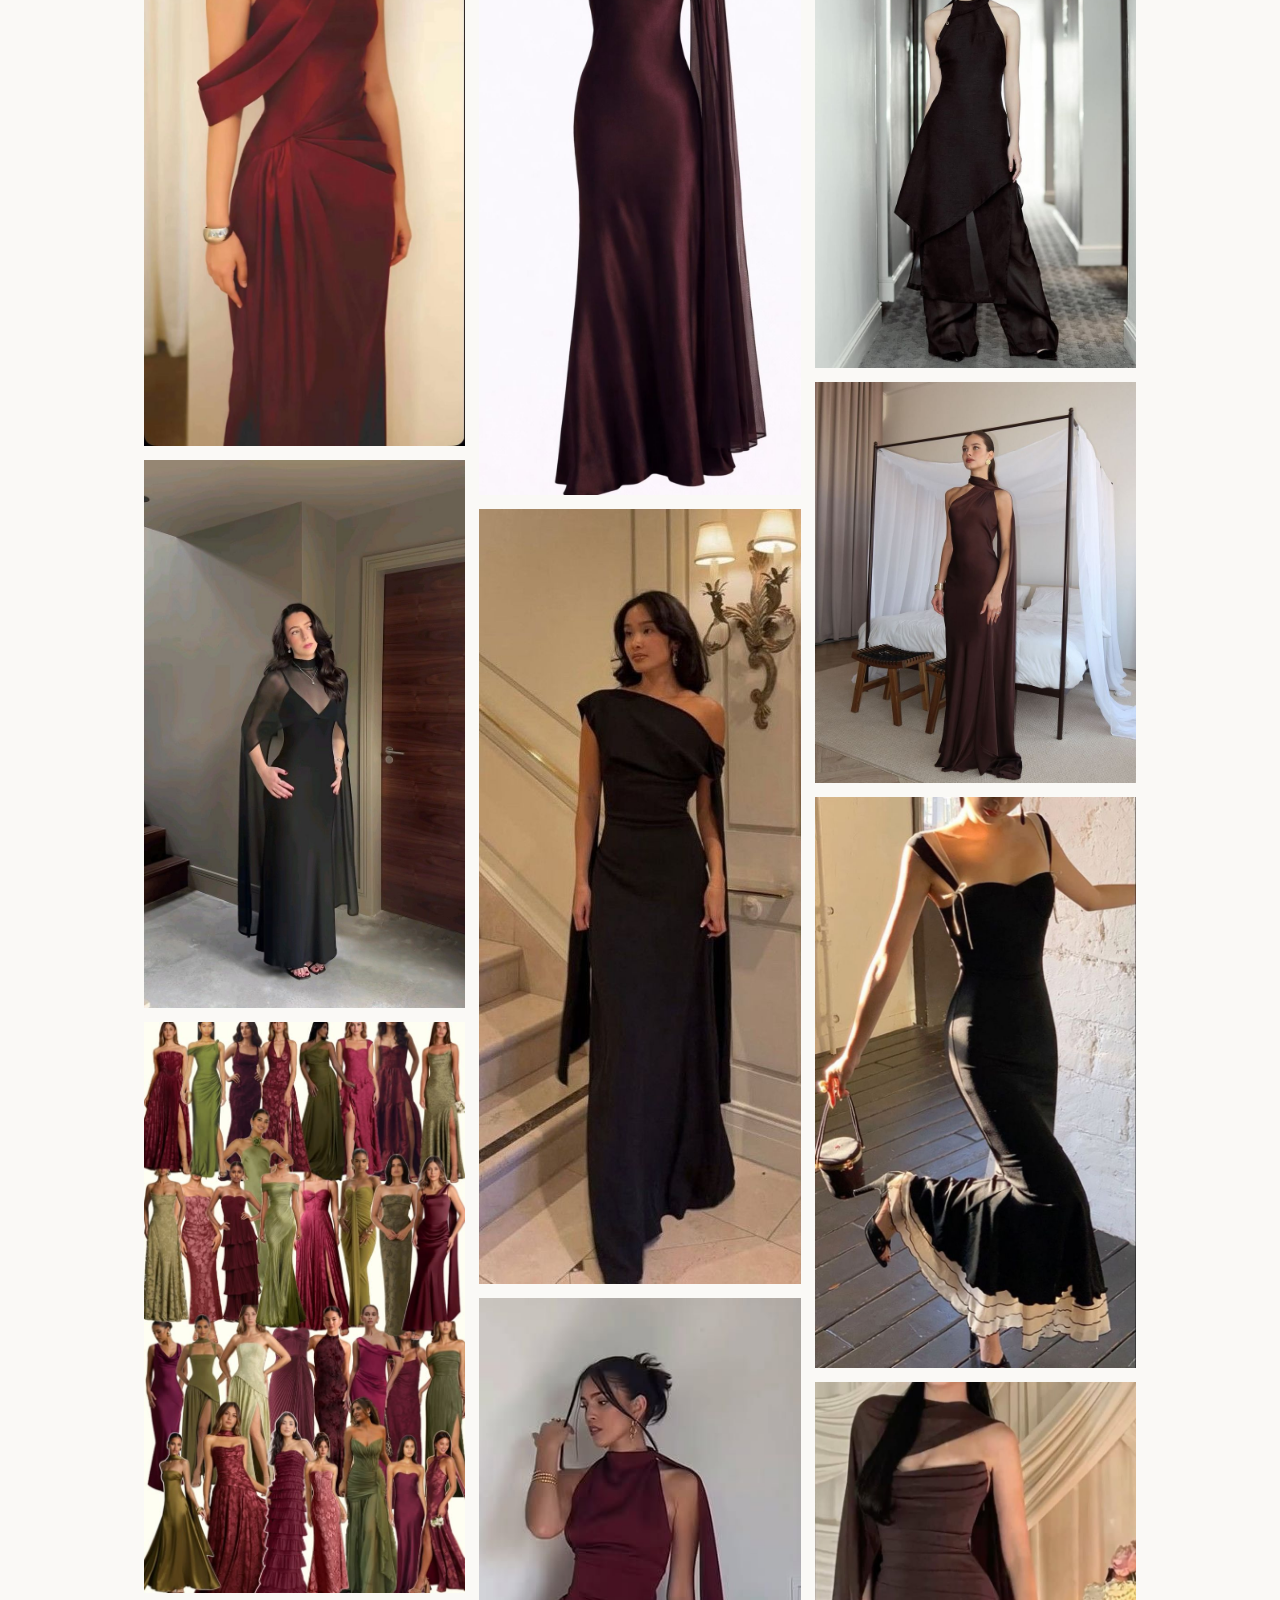
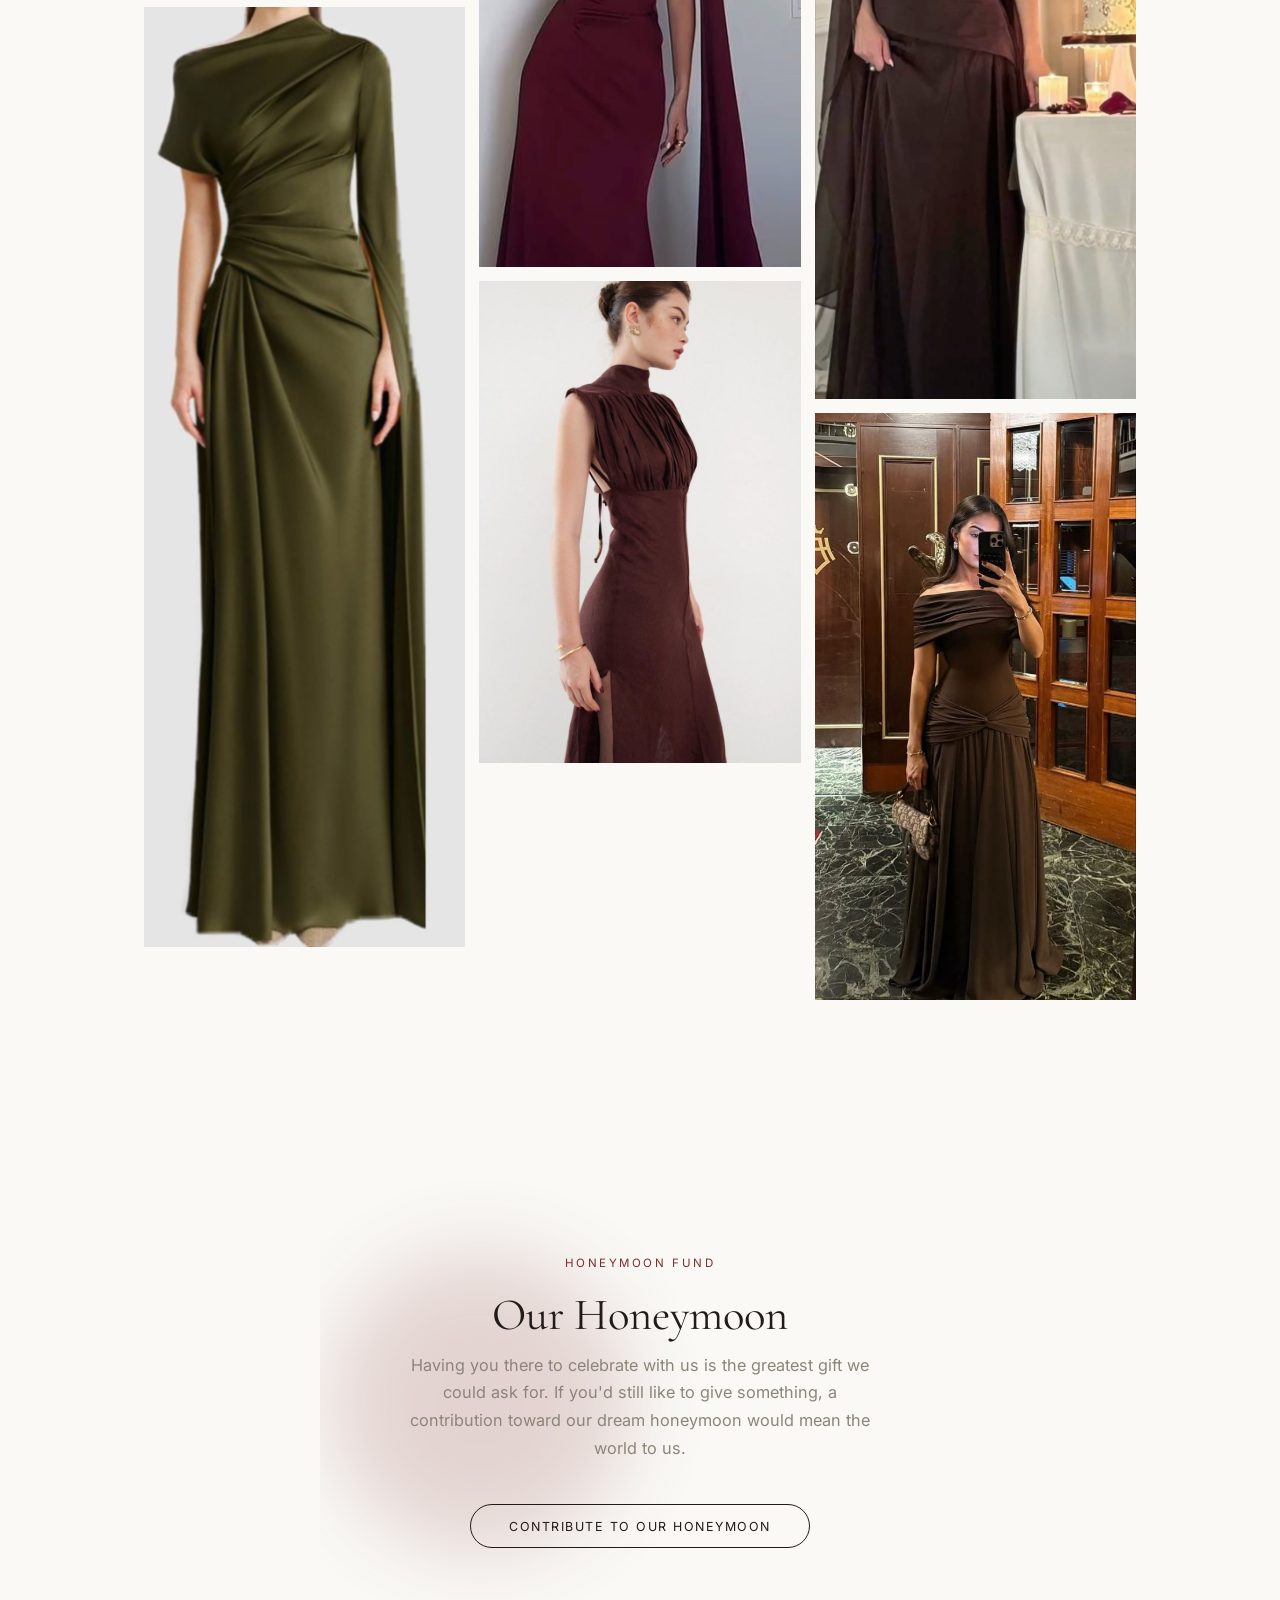
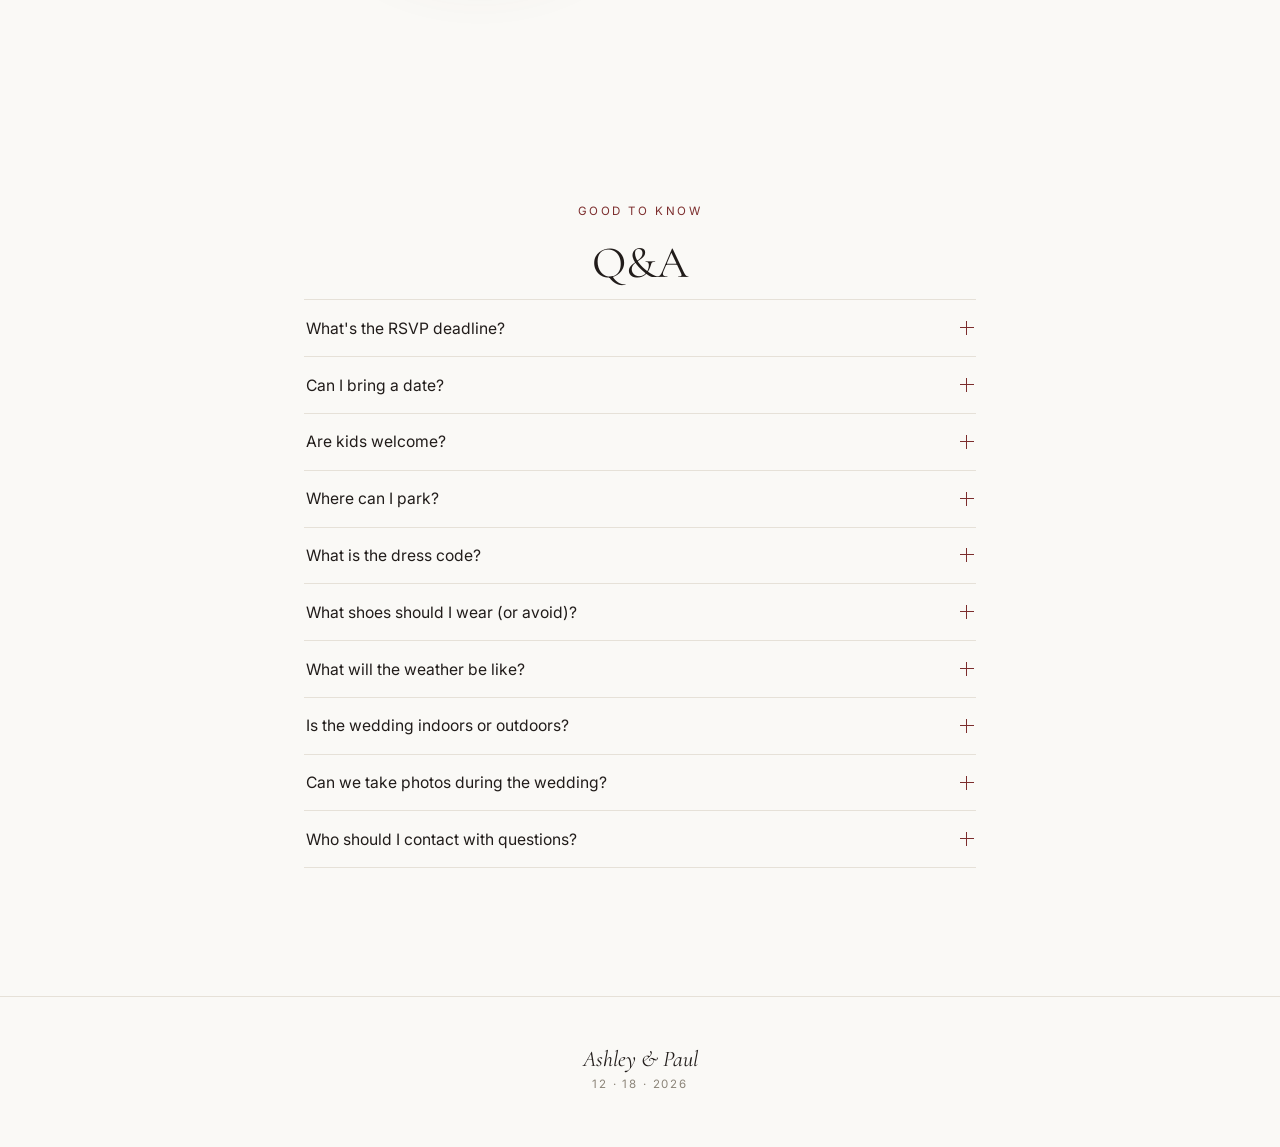
==== commit 0492933a: "Update photo sharing and contact answers in Q&A Co-Authored-By: Claude Opus 5.5 <noreply@anthropic.c" ====
--- a/index.html
+++ b/index.html
@@ -223,12 +223,12 @@
 
       <div class="accordion-item">
         <button class="accordion-trigger">Can we take photos during the wedding?<span class="accordion-icon"></span></button>
-        <div class="accordion-panel"><p>Yes — we'd love for you to take photos and share them on our Joy app. Please refrain from taking photos during the ceremony itself.</p></div>
+        <div class="accordion-panel"><p>Absolutely, we'd love to see the day through your eyes. Please upload your photos and videos to our <a href="https://drive.google.com/drive/project/1TZACS89Vq0Nw7criRDqNs8lcyUGIx2ap?usp=drive_link" target="_blank" rel="noopener">shared Google Drive folder</a>. We just ask that phones stay put away during the ceremony itself.</p></div>
       </div>
 
       <div class="accordion-item">
         <button class="accordion-trigger">Who should I contact with questions?<span class="accordion-icon"></span></button>
-        <div class="accordion-panel"><p>Details coming soon.</p></div>
+        <div class="accordion-panel"><p>Reach out to Paul Kim and Ashley Ko anytime at <a href="mailto:paulandashley26@gmail.com">paulandashley26@gmail.com</a>. We're happy to help.</p></div>
       </div>
 
     </div>
--- a/styles.css
+++ b/styles.css
@@ -537,3 +537,6 @@
 
 .schedule-meta a { color: var(--ink); text-decoration: none; border-bottom: 1px solid var(--hairline); }
 .schedule-meta a:hover { border-bottom-color: var(--rouge); }
+
+.accordion-panel a { color: var(--ink); border-bottom: 1px solid var(--rouge-soft); }
+.accordion-panel a:hover { color: var(--rouge); }
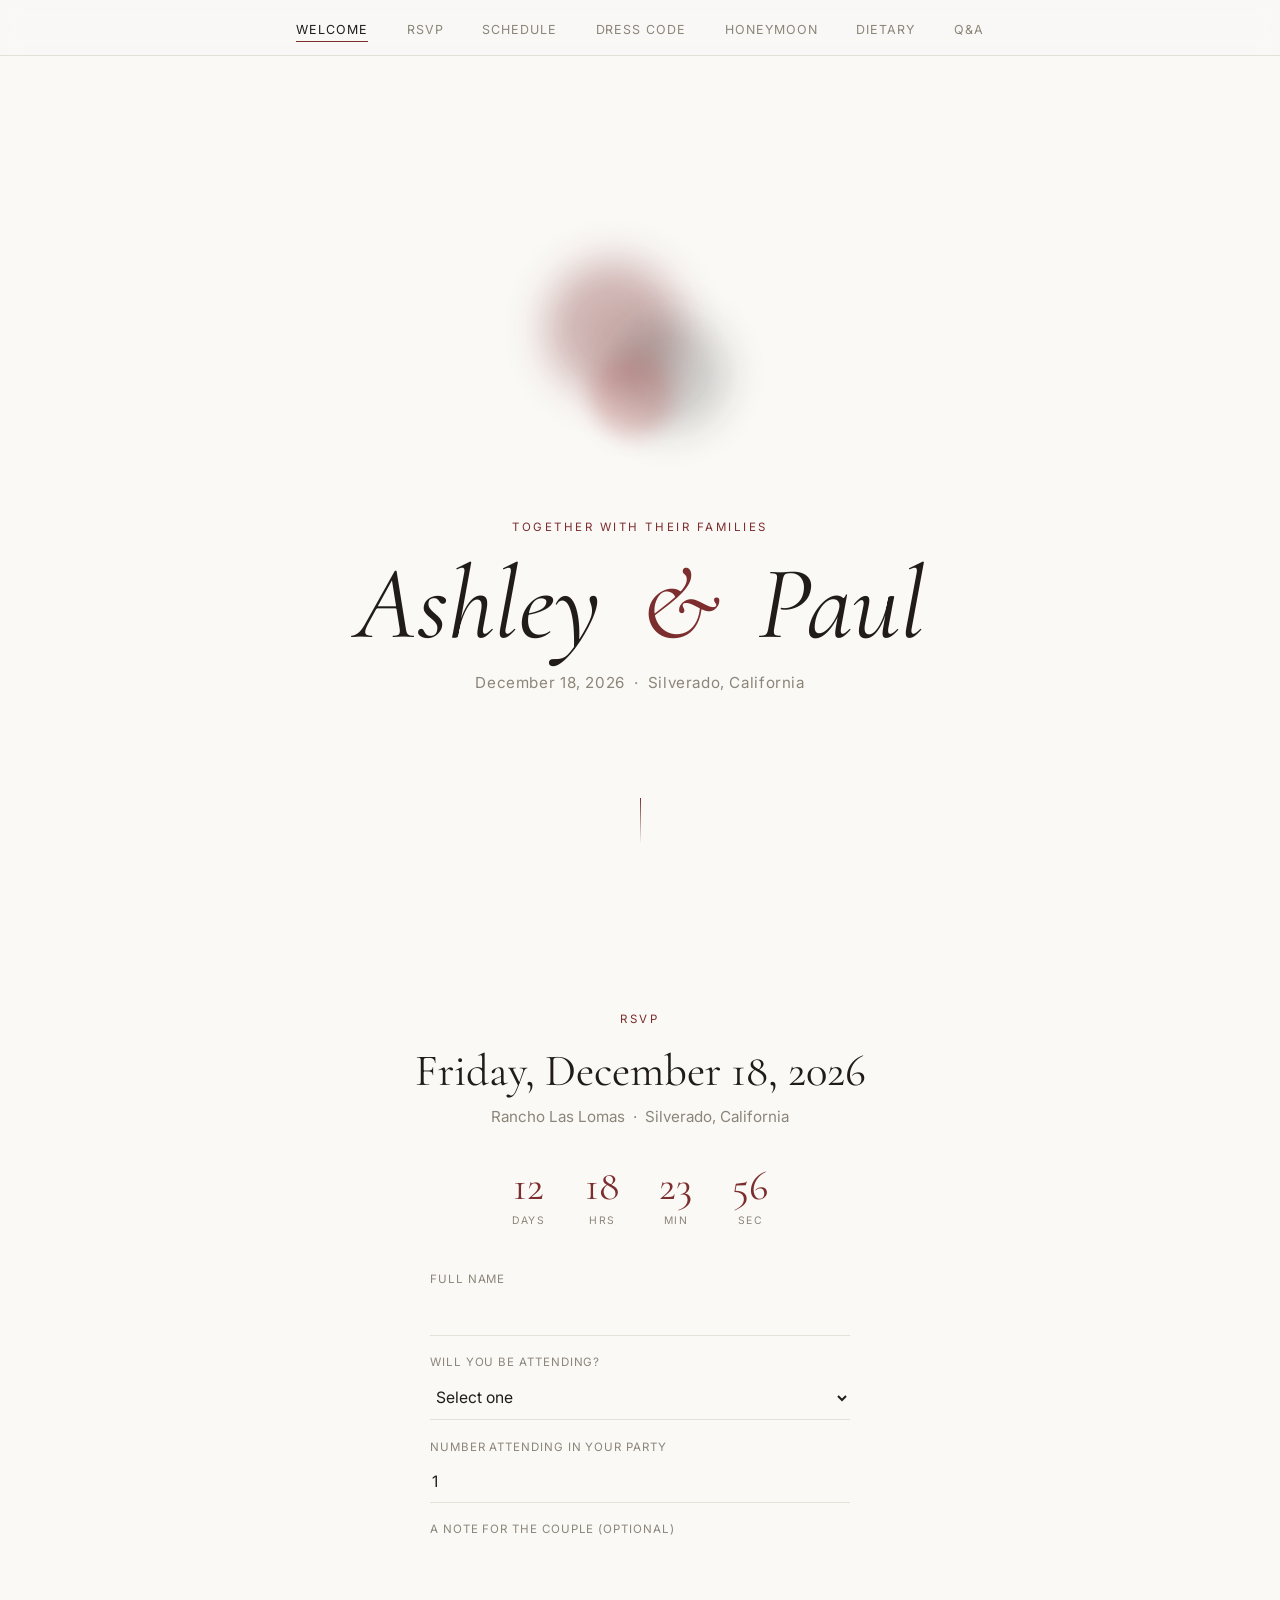
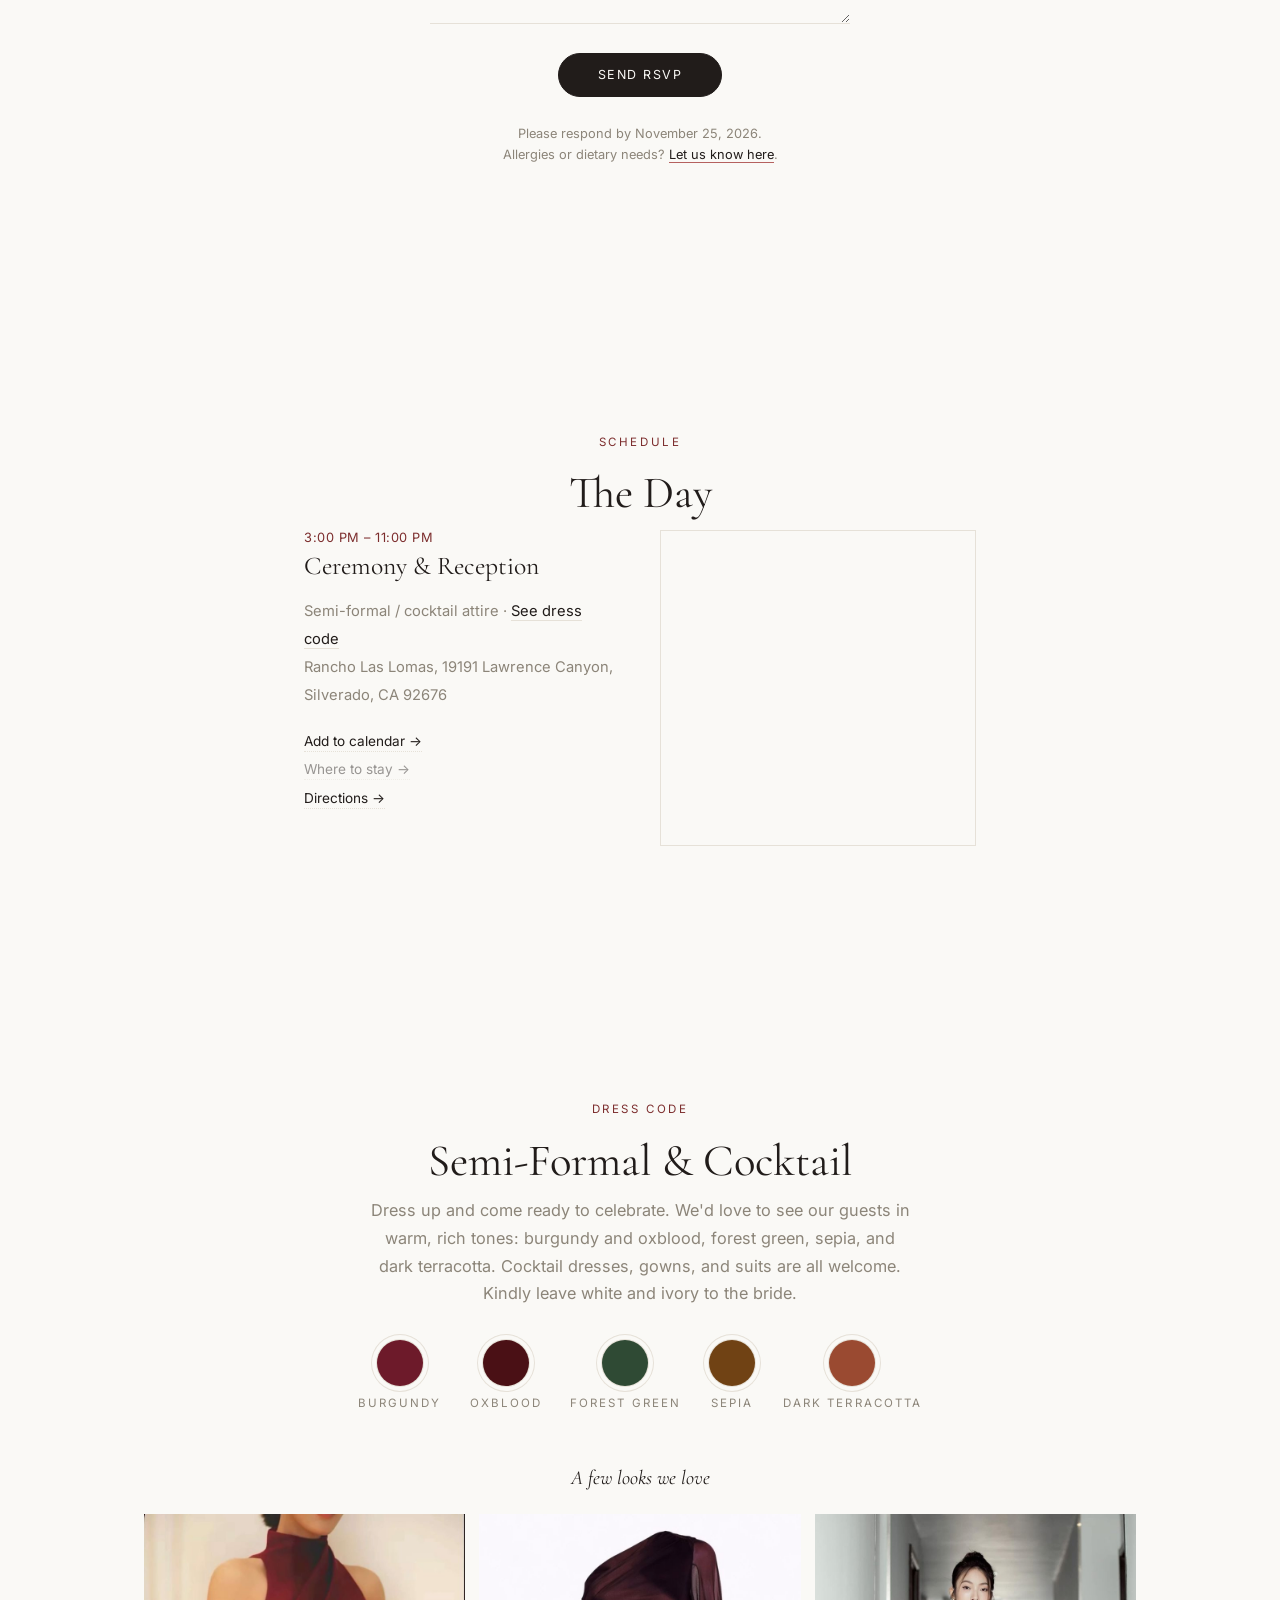
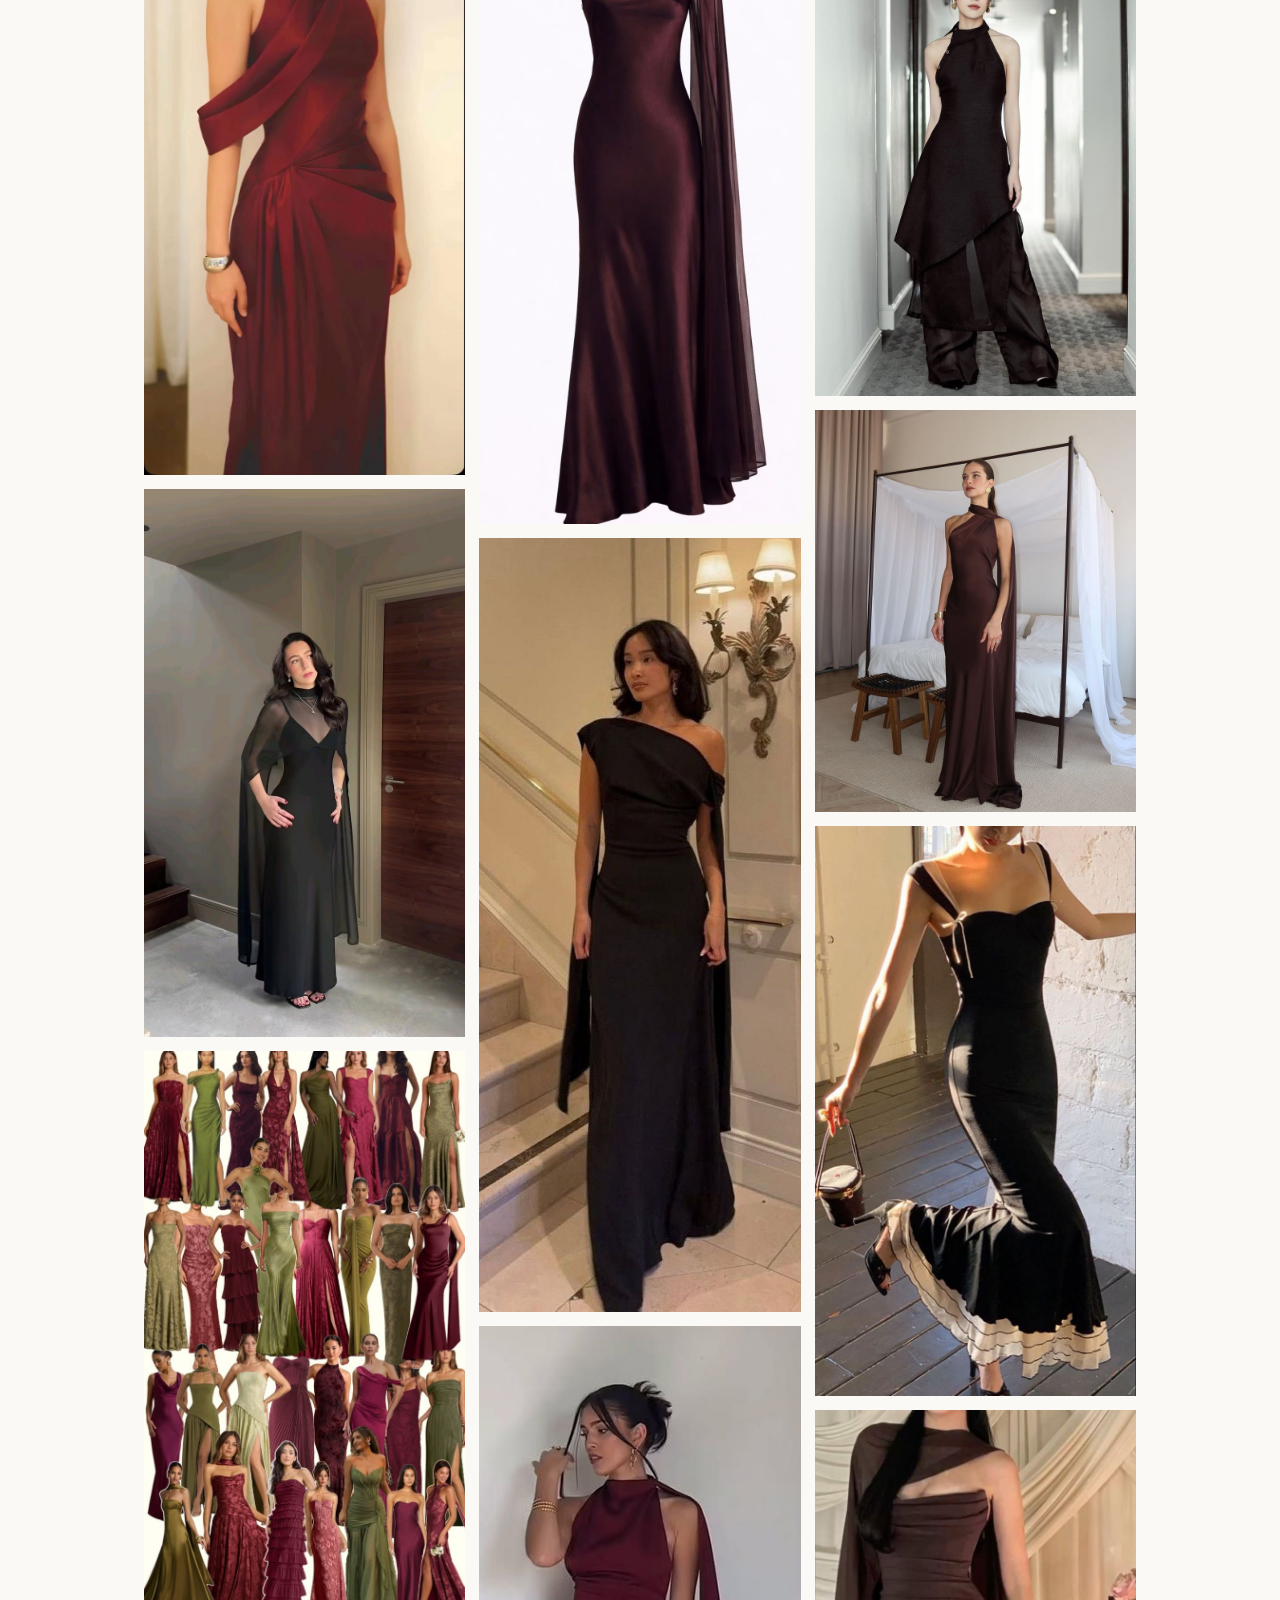
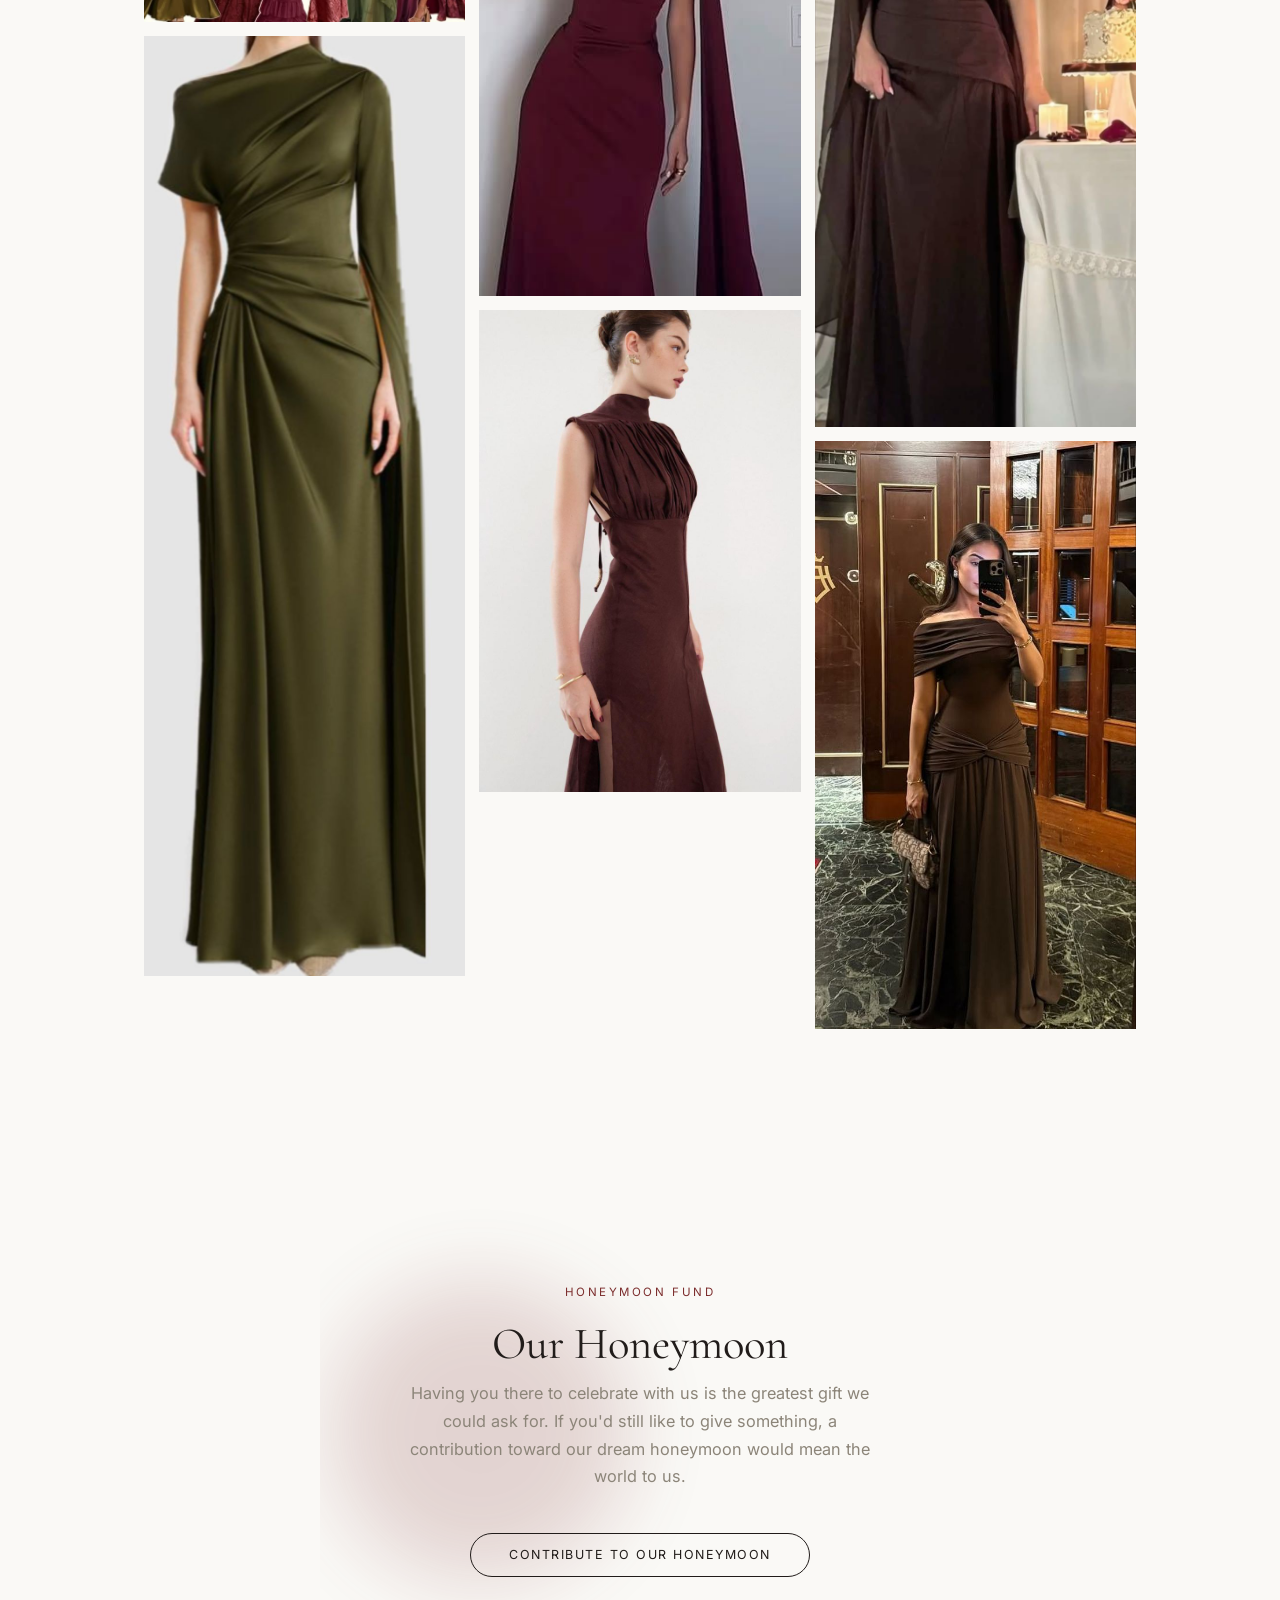
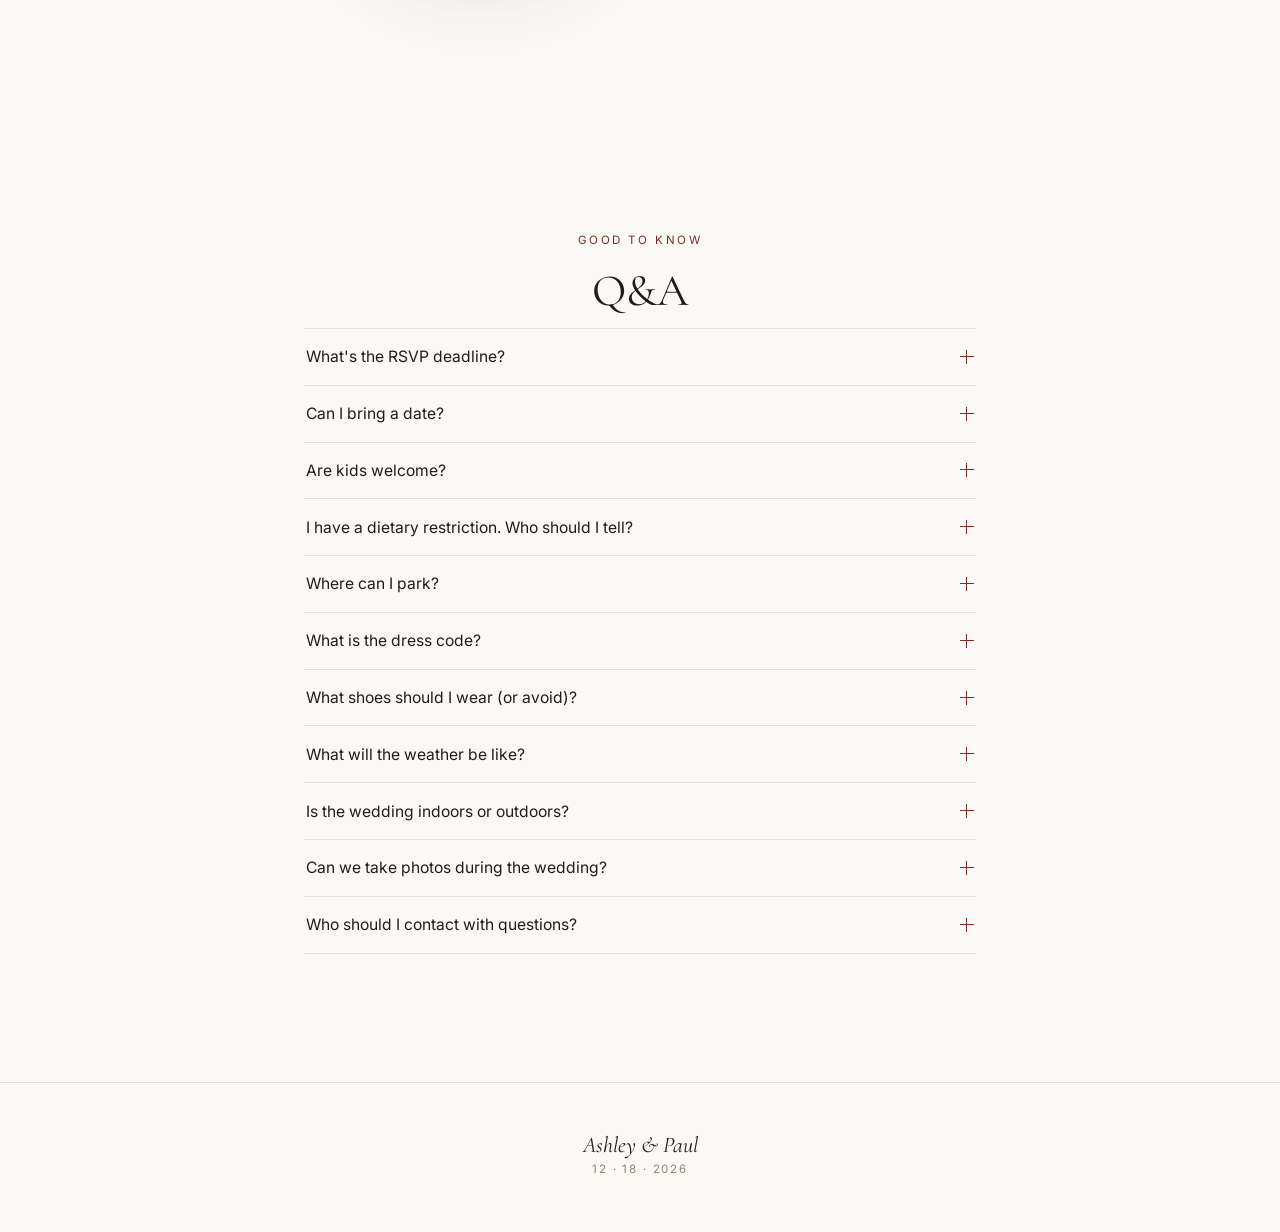
==== commit 8dd8bc65: "Add dietary restrictions page New dietary.html form (guest name, restriction chips, allergy severity" ====
--- a/index.html
+++ b/index.html
@@ -36,6 +36,7 @@
       <li><a href="#schedule" class="nav-link">Schedule</a></li>
       <li><a href="#dress-code" class="nav-link">Dress Code</a></li>
       <li><a href="#honeymoon" class="nav-link">Honeymoon</a></li>
+      <li><a href="dietary.html" class="nav-link">Dietary</a></li>
       <li><a href="#qa" class="nav-link">Q&amp;A</a></li>
     </ul>
   </nav>
@@ -95,7 +96,7 @@
         <textarea id="note" name="note" rows="3"></textarea>
       </div>
       <button type="submit" class="btn">Send RSVP</button>
-      <p class="form-note">Please respond by November 25, 2026.</p>
+      <p class="form-note">Please respond by November 25, 2026.<br>Allergies or dietary needs? <a href="dietary.html">Let us know here</a>.</p>
     </form>
   </section>
 
@@ -197,6 +198,11 @@
       </div>
 
       <div class="accordion-item">
+        <button class="accordion-trigger">I have a dietary restriction. Who should I tell?<span class="accordion-icon"></span></button>
+        <div class="accordion-panel"><p>Please fill out our <a href="dietary.html">dietary needs form</a> by November 25, 2026, once for each guest. We'll share it with our caterer so everyone is taken care of.</p></div>
+      </div>
+
+      <div class="accordion-item">
         <button class="accordion-trigger">Where can I park?<span class="accordion-icon"></span></button>
         <div class="accordion-panel"><p>Valet service will be provided for everyone's convenience at the venue.</p></div>
       </div>
--- a/styles.css
+++ b/styles.css
@@ -329,7 +329,10 @@
   font-size: 0.8rem;
   color: var(--muted);
   margin-top: 0.4rem;
-}
+  line-height: 1.7;
+}
+.form-note a { color: var(--ink); border-bottom: 1px solid var(--rouge-soft); }
+.form-note a:hover { color: var(--rouge); }
 
 /* ---------- SCHEDULE ---------- */
 
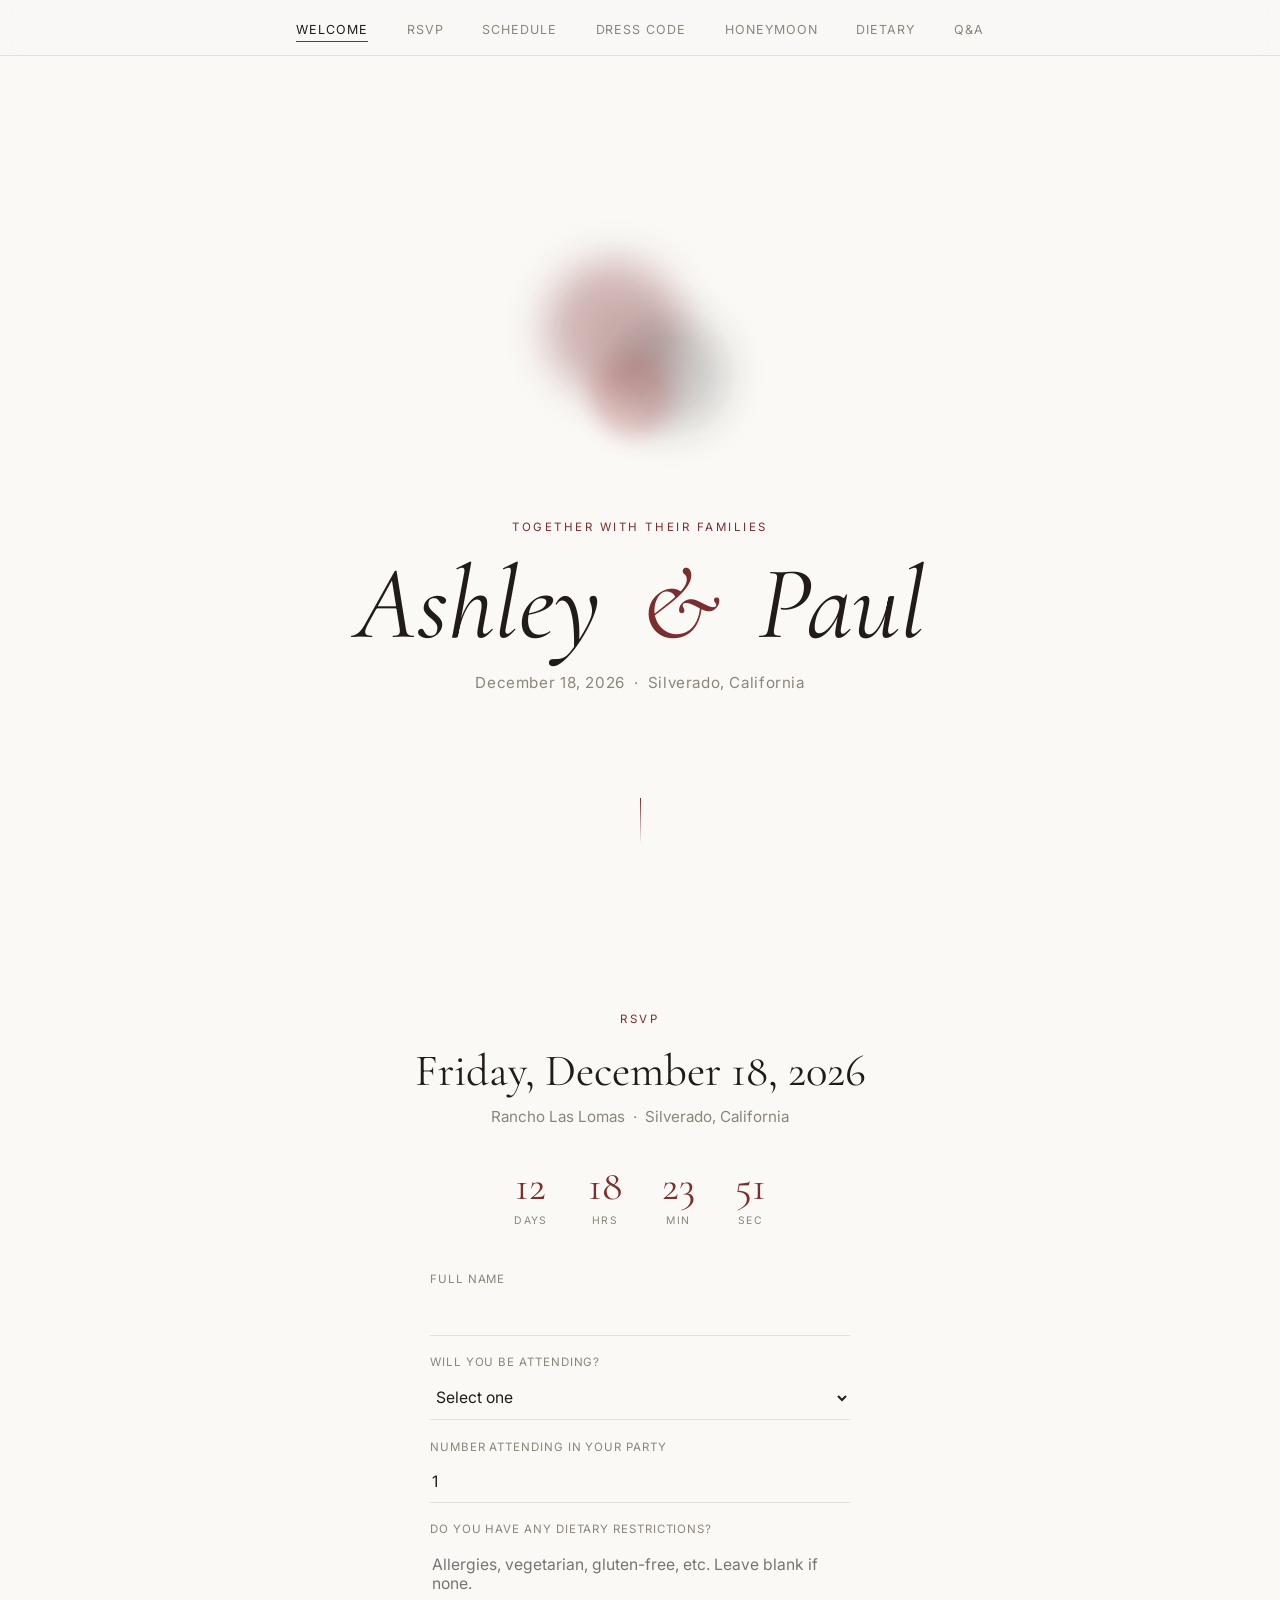
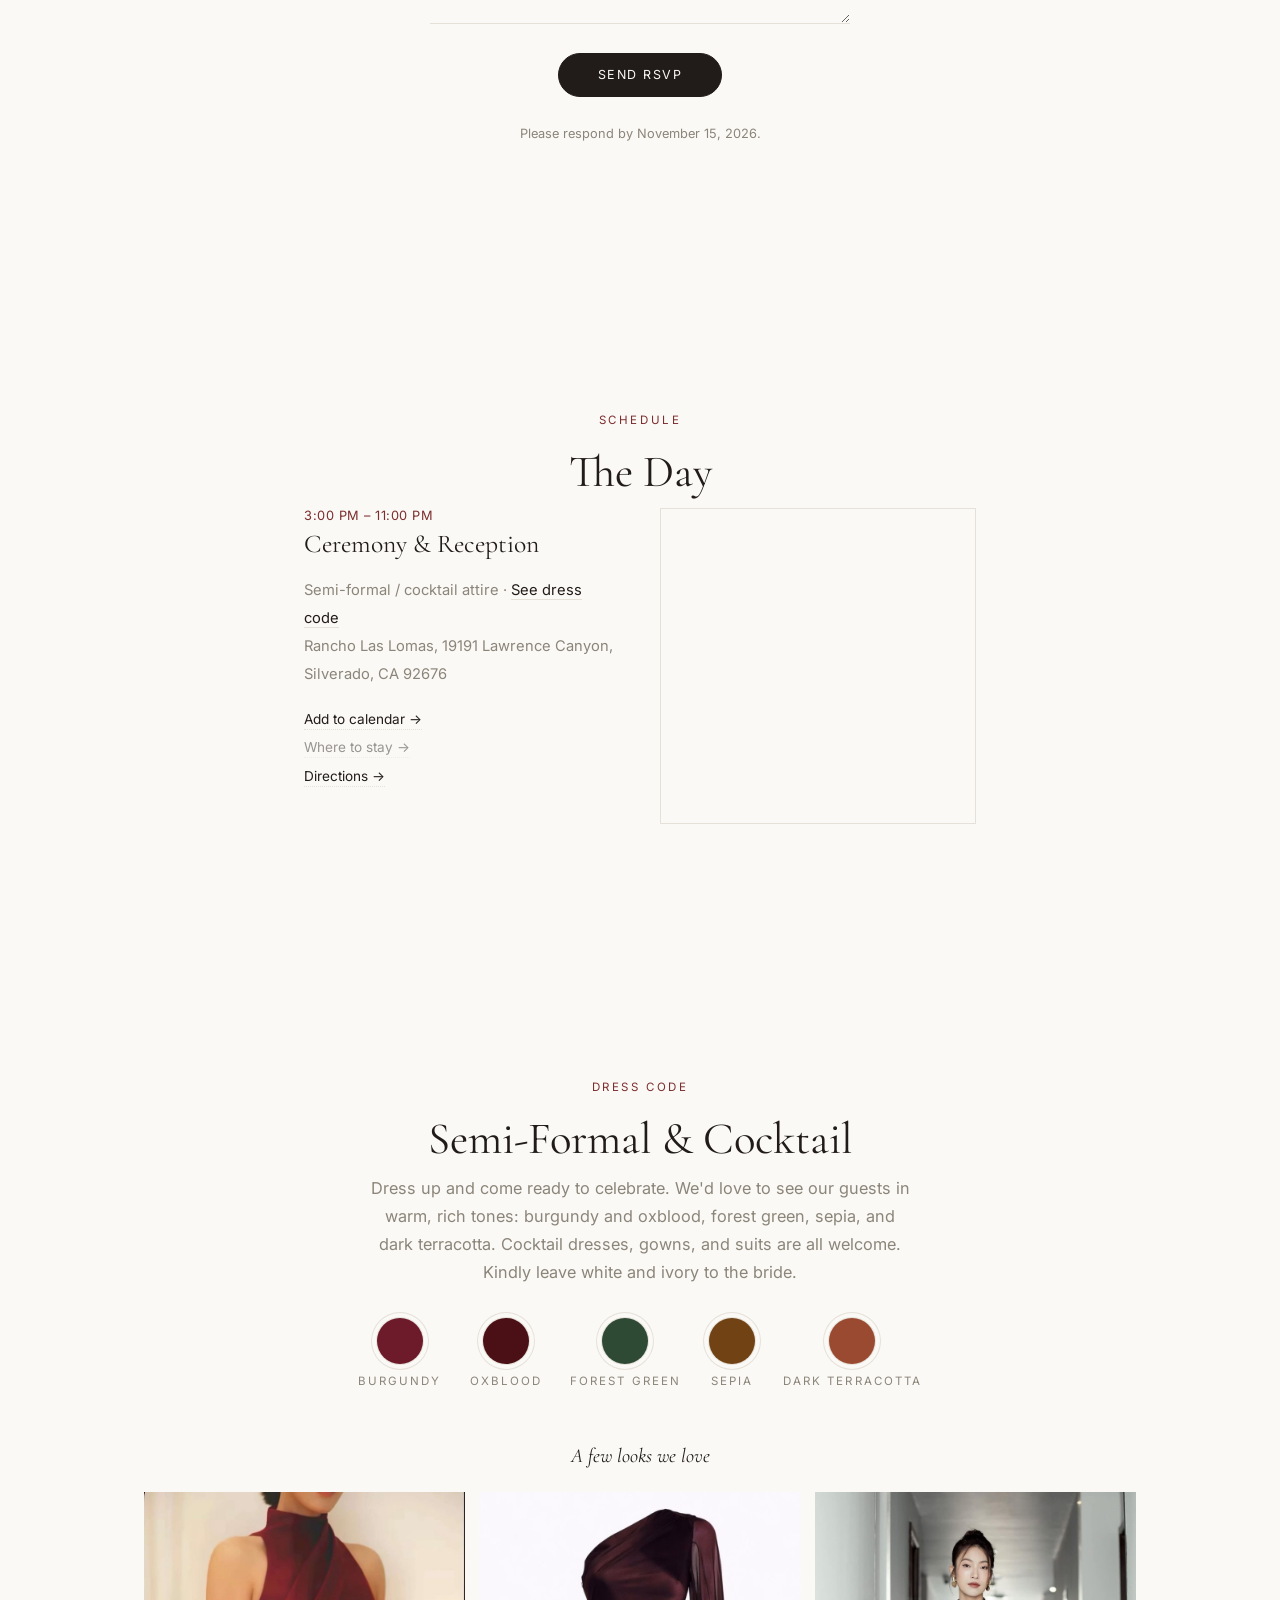
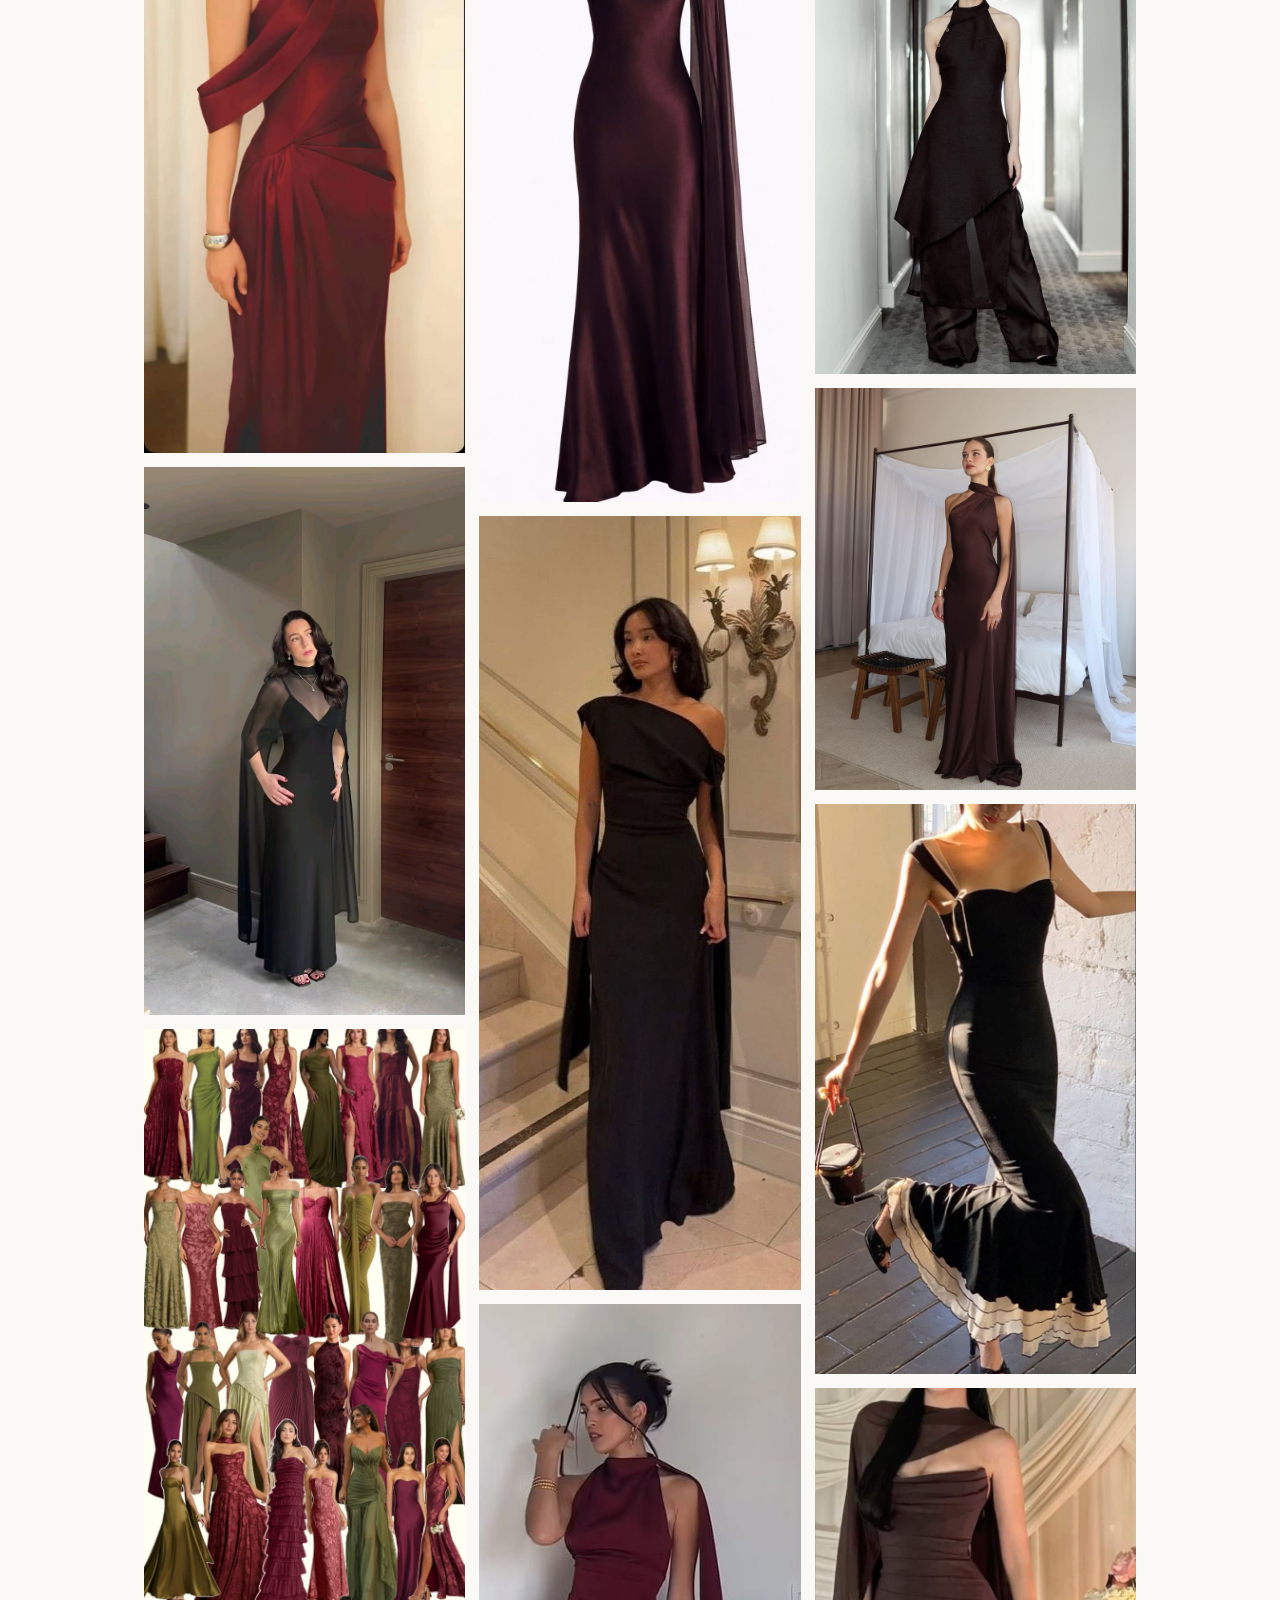
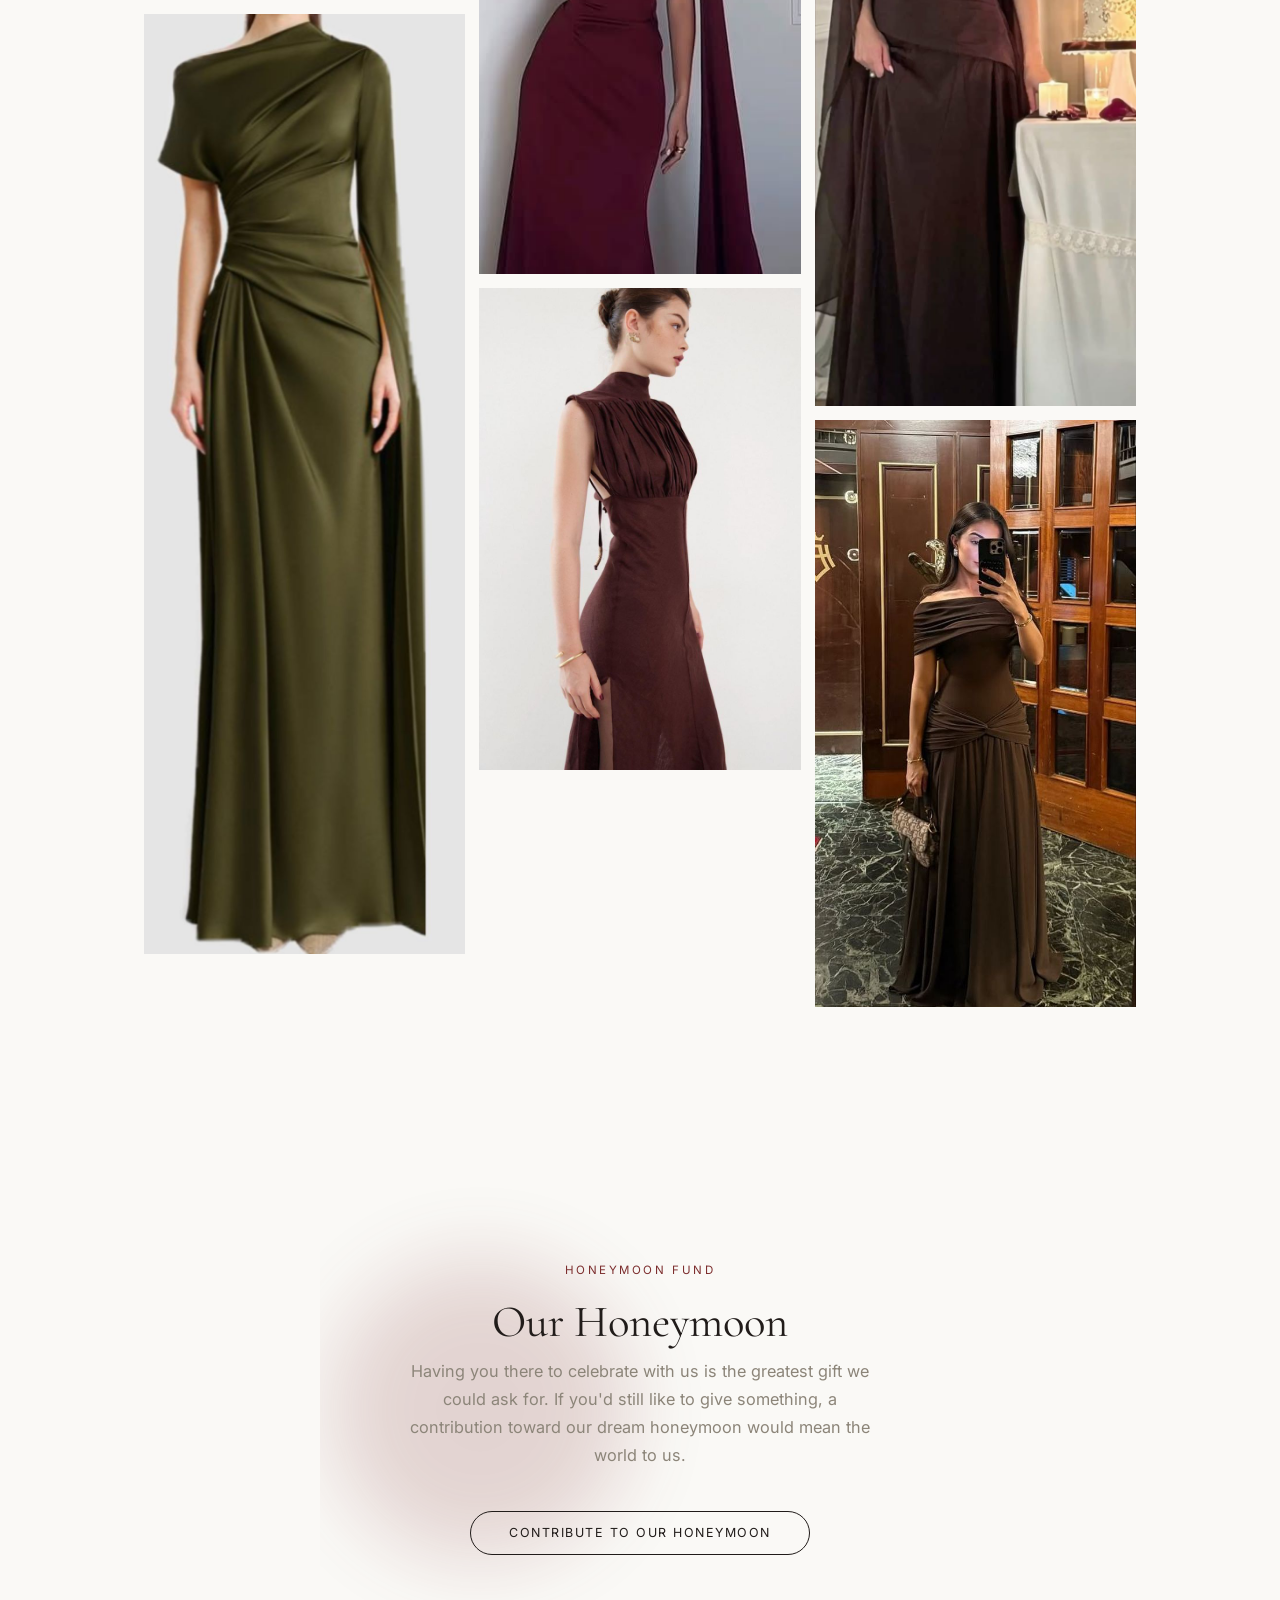
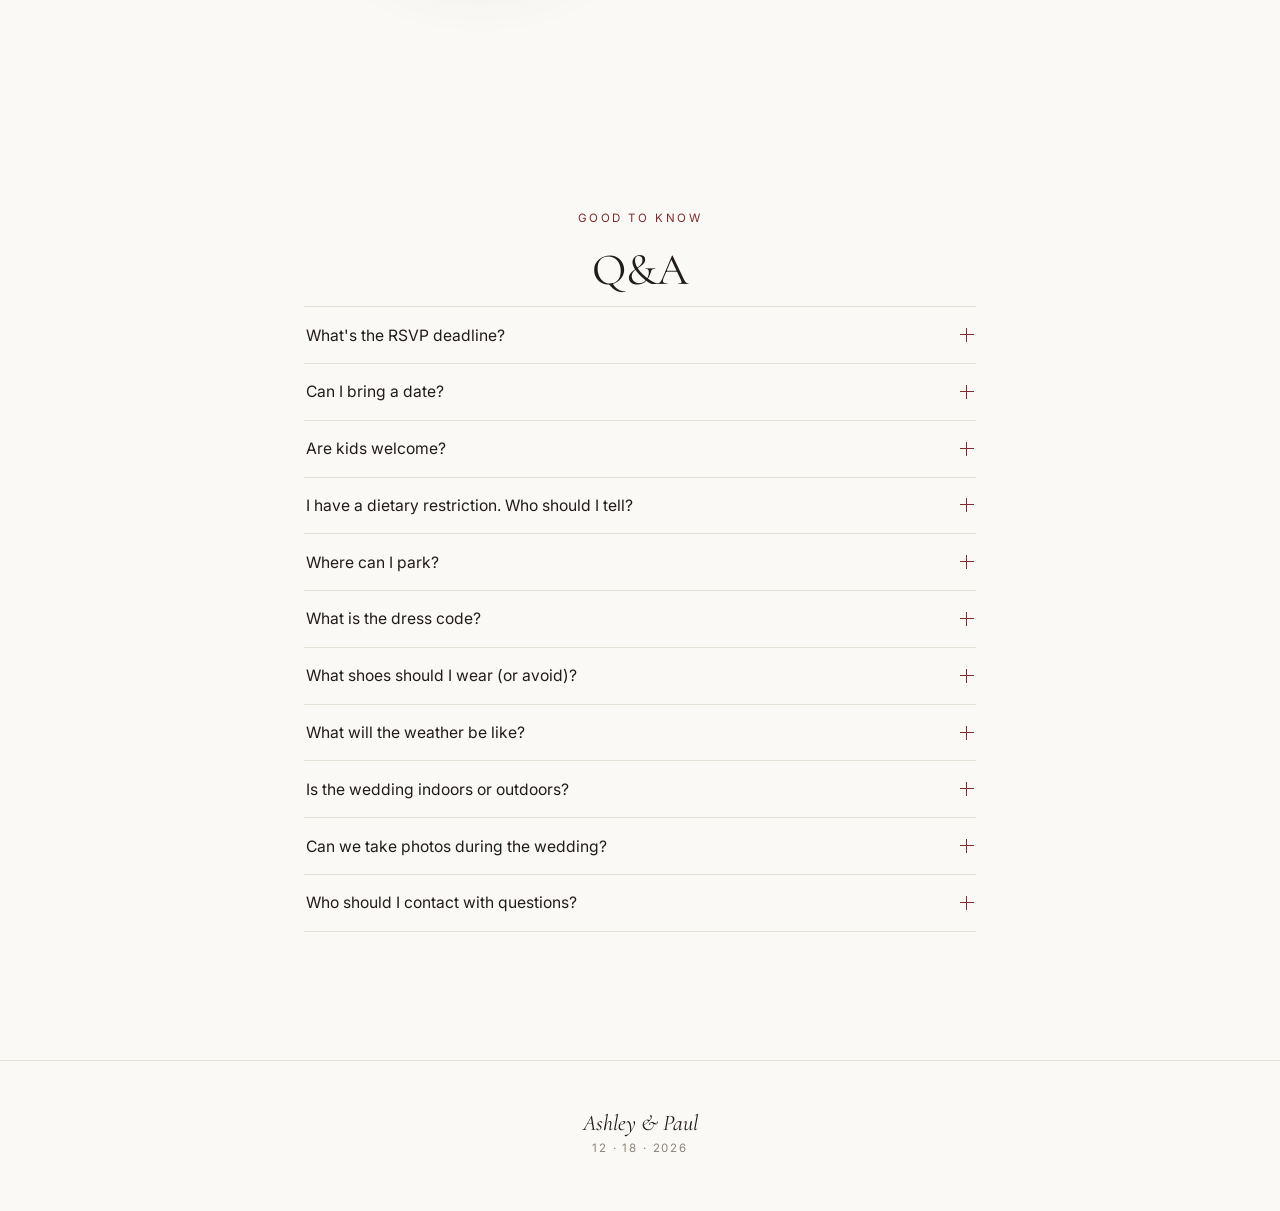
==== commit be0ba882: "Move RSVP deadline to Nov 15; ask about dietary restrictions on RSVP Replaces the optional note-for-" ====
--- a/index.html
+++ b/index.html
@@ -92,11 +92,11 @@
         <input type="number" id="guests" name="guests" min="1" max="4" value="1">
       </div>
       <div class="form-row">
-        <label for="note">A note for the couple (optional)</label>
-        <textarea id="note" name="note" rows="3"></textarea>
+        <label for="dietary">Do you have any dietary restrictions?</label>
+        <textarea id="dietary" name="dietaryRestrictions" rows="3" placeholder="Allergies, vegetarian, gluten-free, etc. Leave blank if none."></textarea>
       </div>
       <button type="submit" class="btn">Send RSVP</button>
-      <p class="form-note">Please respond by November 25, 2026.<br>Allergies or dietary needs? <a href="dietary.html">Let us know here</a>.</p>
+      <p class="form-note">Please respond by November 15, 2026.</p>
     </form>
   </section>
 
@@ -184,7 +184,7 @@
 
       <div class="accordion-item">
         <button class="accordion-trigger">What's the RSVP deadline?<span class="accordion-icon"></span></button>
-        <div class="accordion-panel"><p>Please RSVP by November 25, 2026 so we can get an accurate headcount.</p></div>
+        <div class="accordion-panel"><p>Please RSVP by November 15, 2026 so we can get an accurate headcount.</p></div>
       </div>
 
       <div class="accordion-item">
@@ -199,7 +199,7 @@
 
       <div class="accordion-item">
         <button class="accordion-trigger">I have a dietary restriction. Who should I tell?<span class="accordion-icon"></span></button>
-        <div class="accordion-panel"><p>Please fill out our <a href="dietary.html">dietary needs form</a> by November 25, 2026, once for each guest. We'll share it with our caterer so everyone is taken care of.</p></div>
+        <div class="accordion-panel"><p>Please fill out our <a href="dietary.html">dietary needs form</a> by November 15, 2026, once for each guest. We'll share it with our caterer so everyone is taken care of.</p></div>
       </div>
 
       <div class="accordion-item">
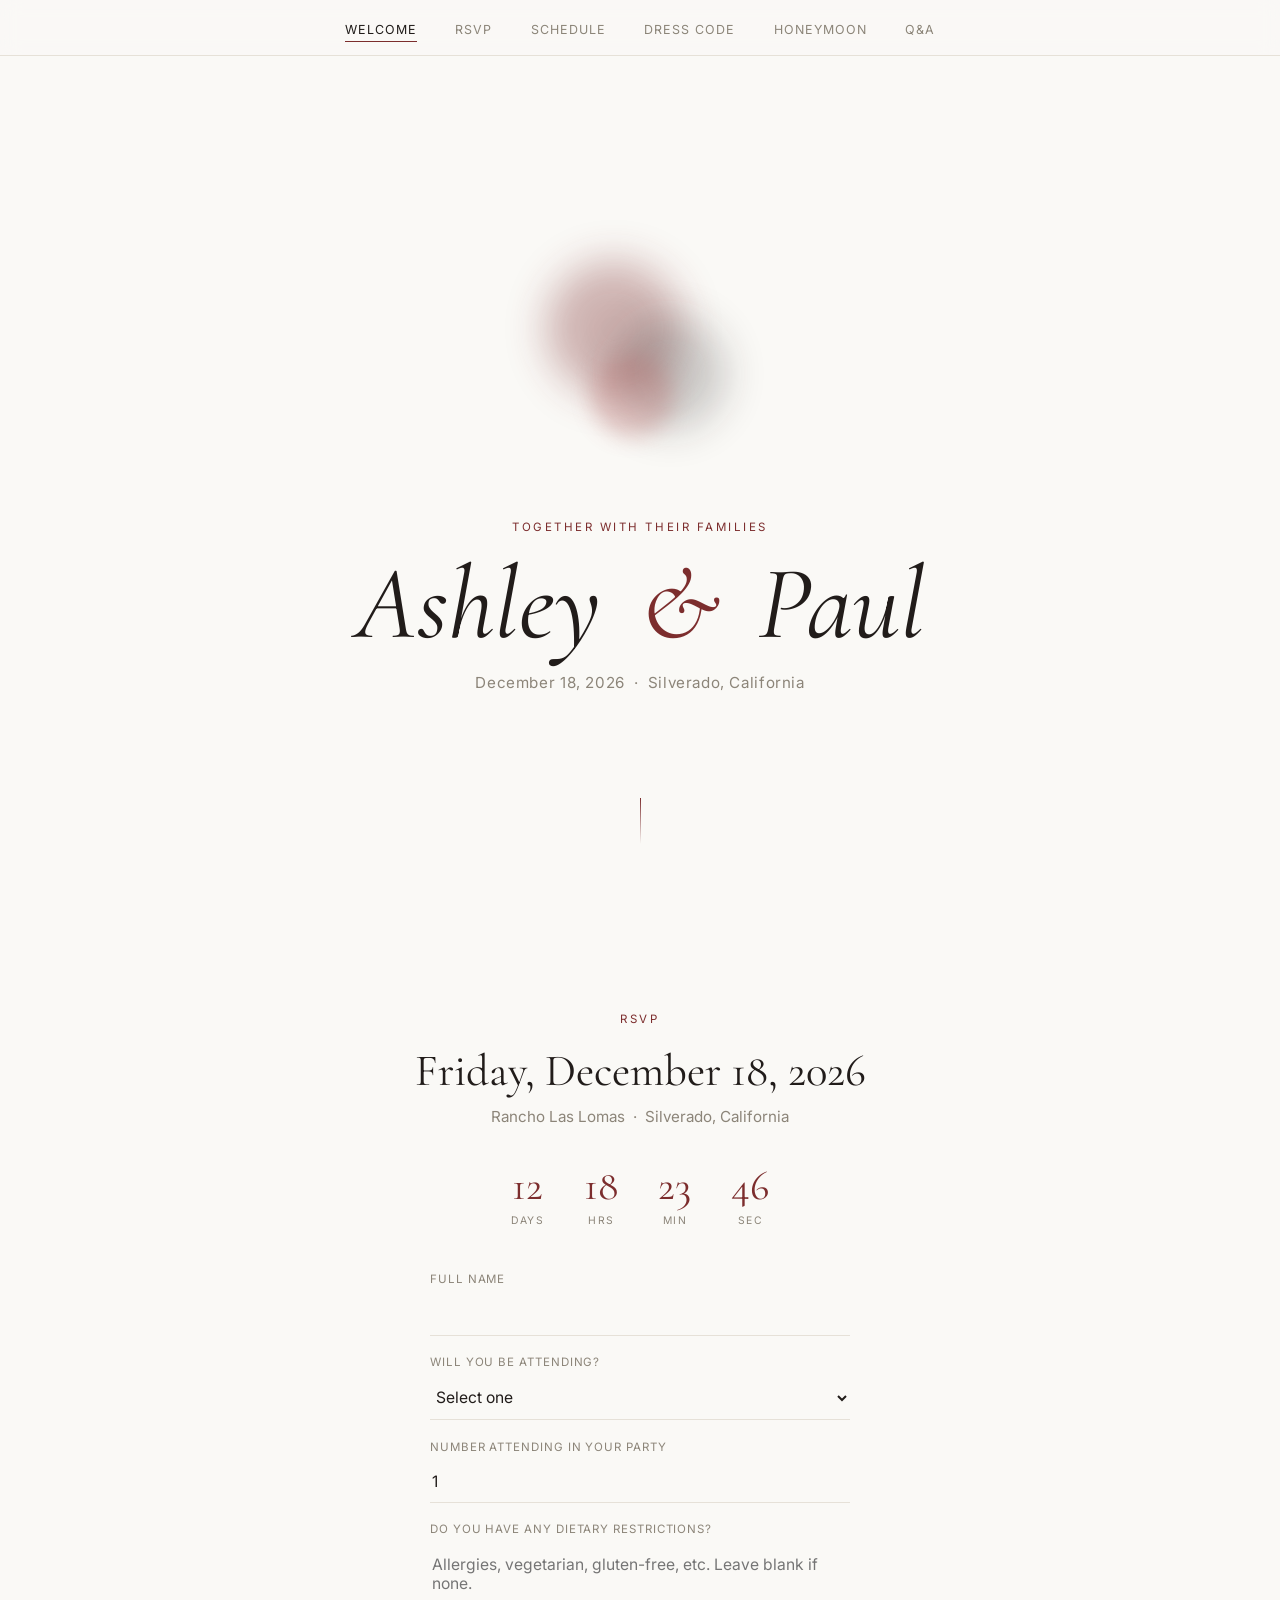
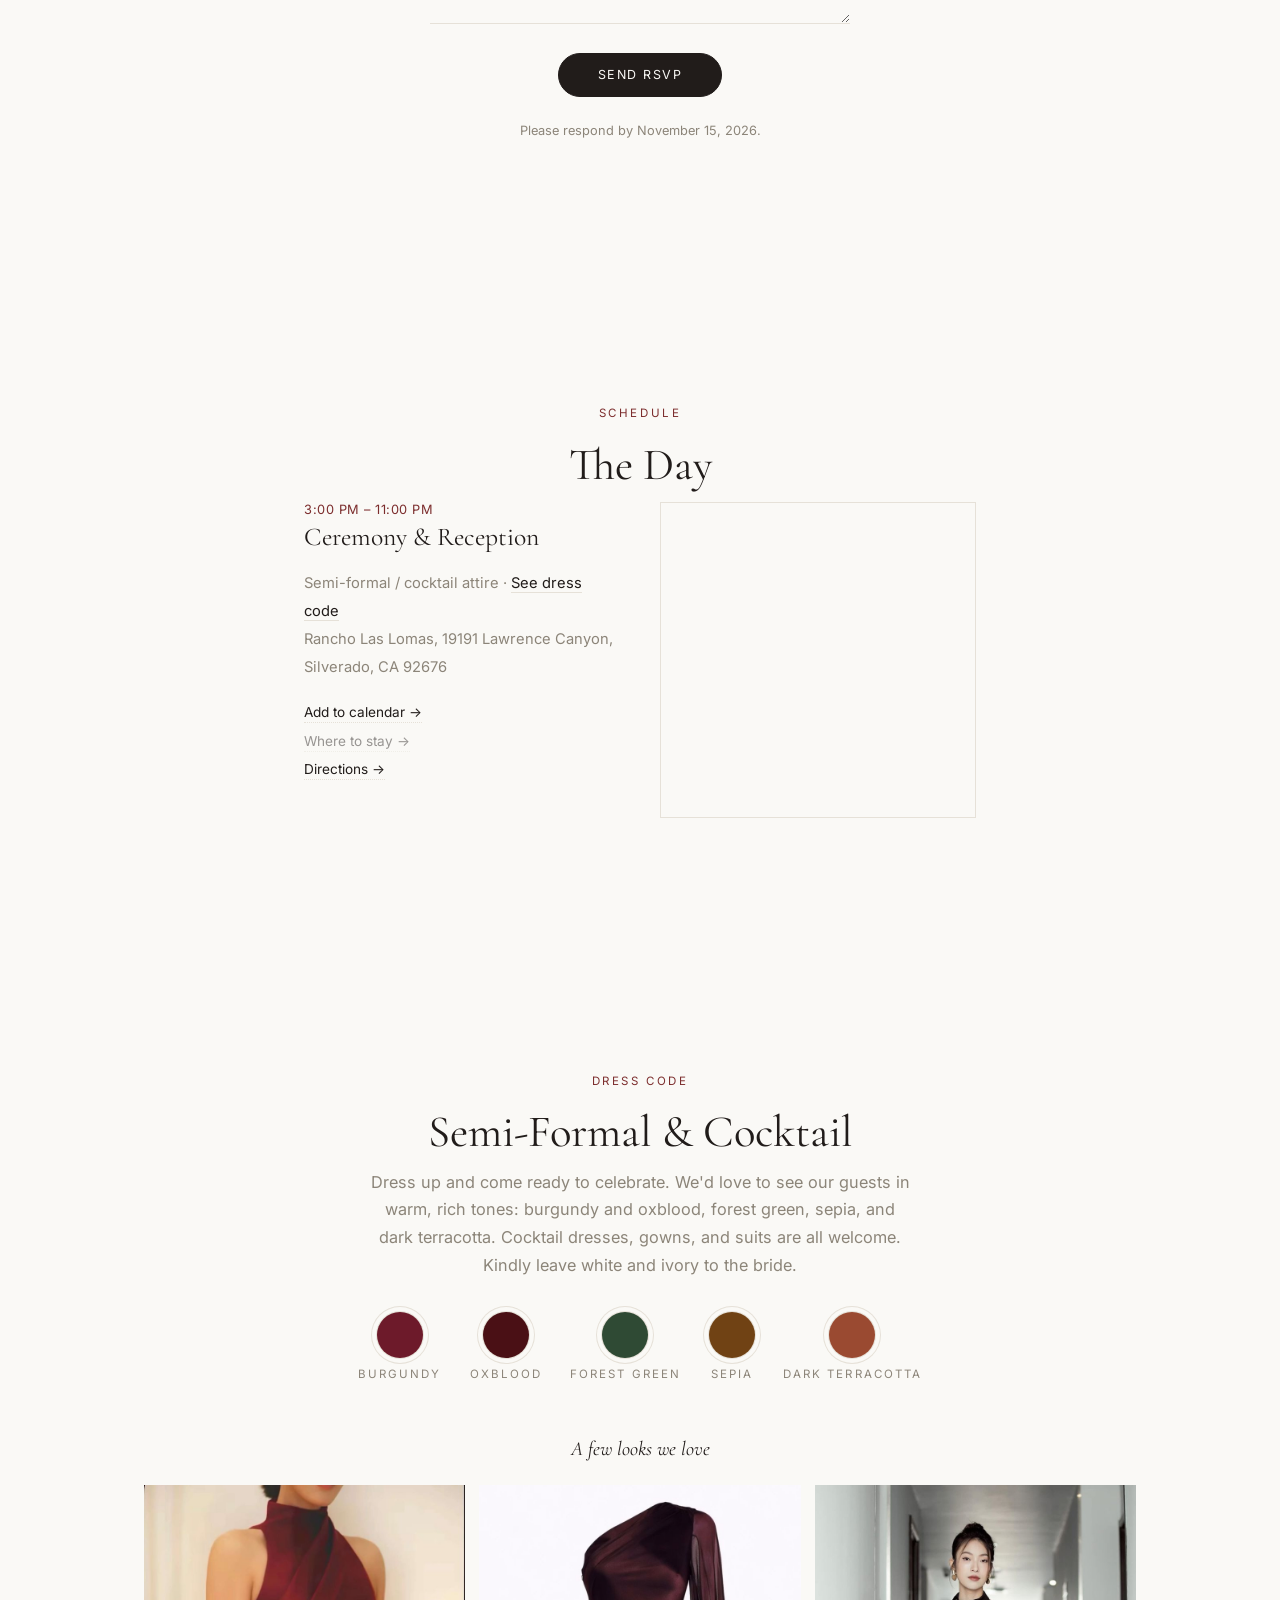
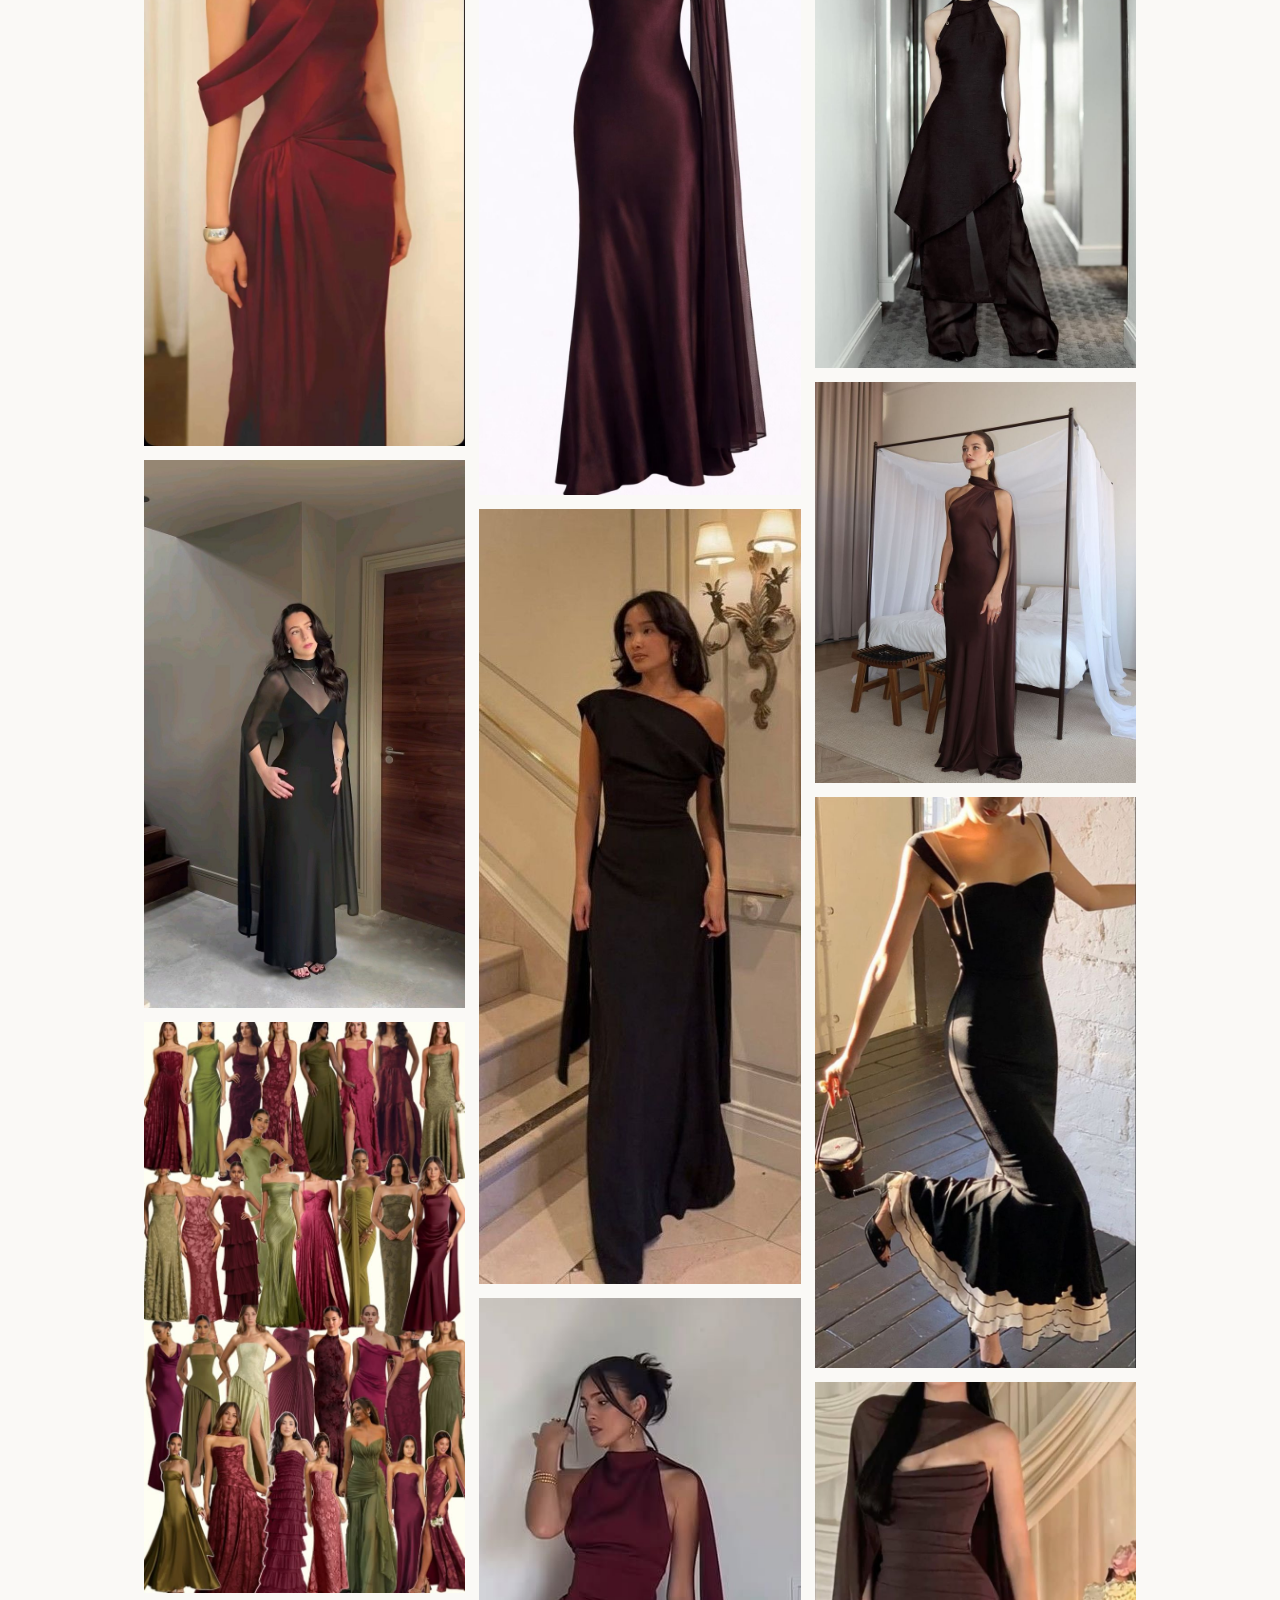
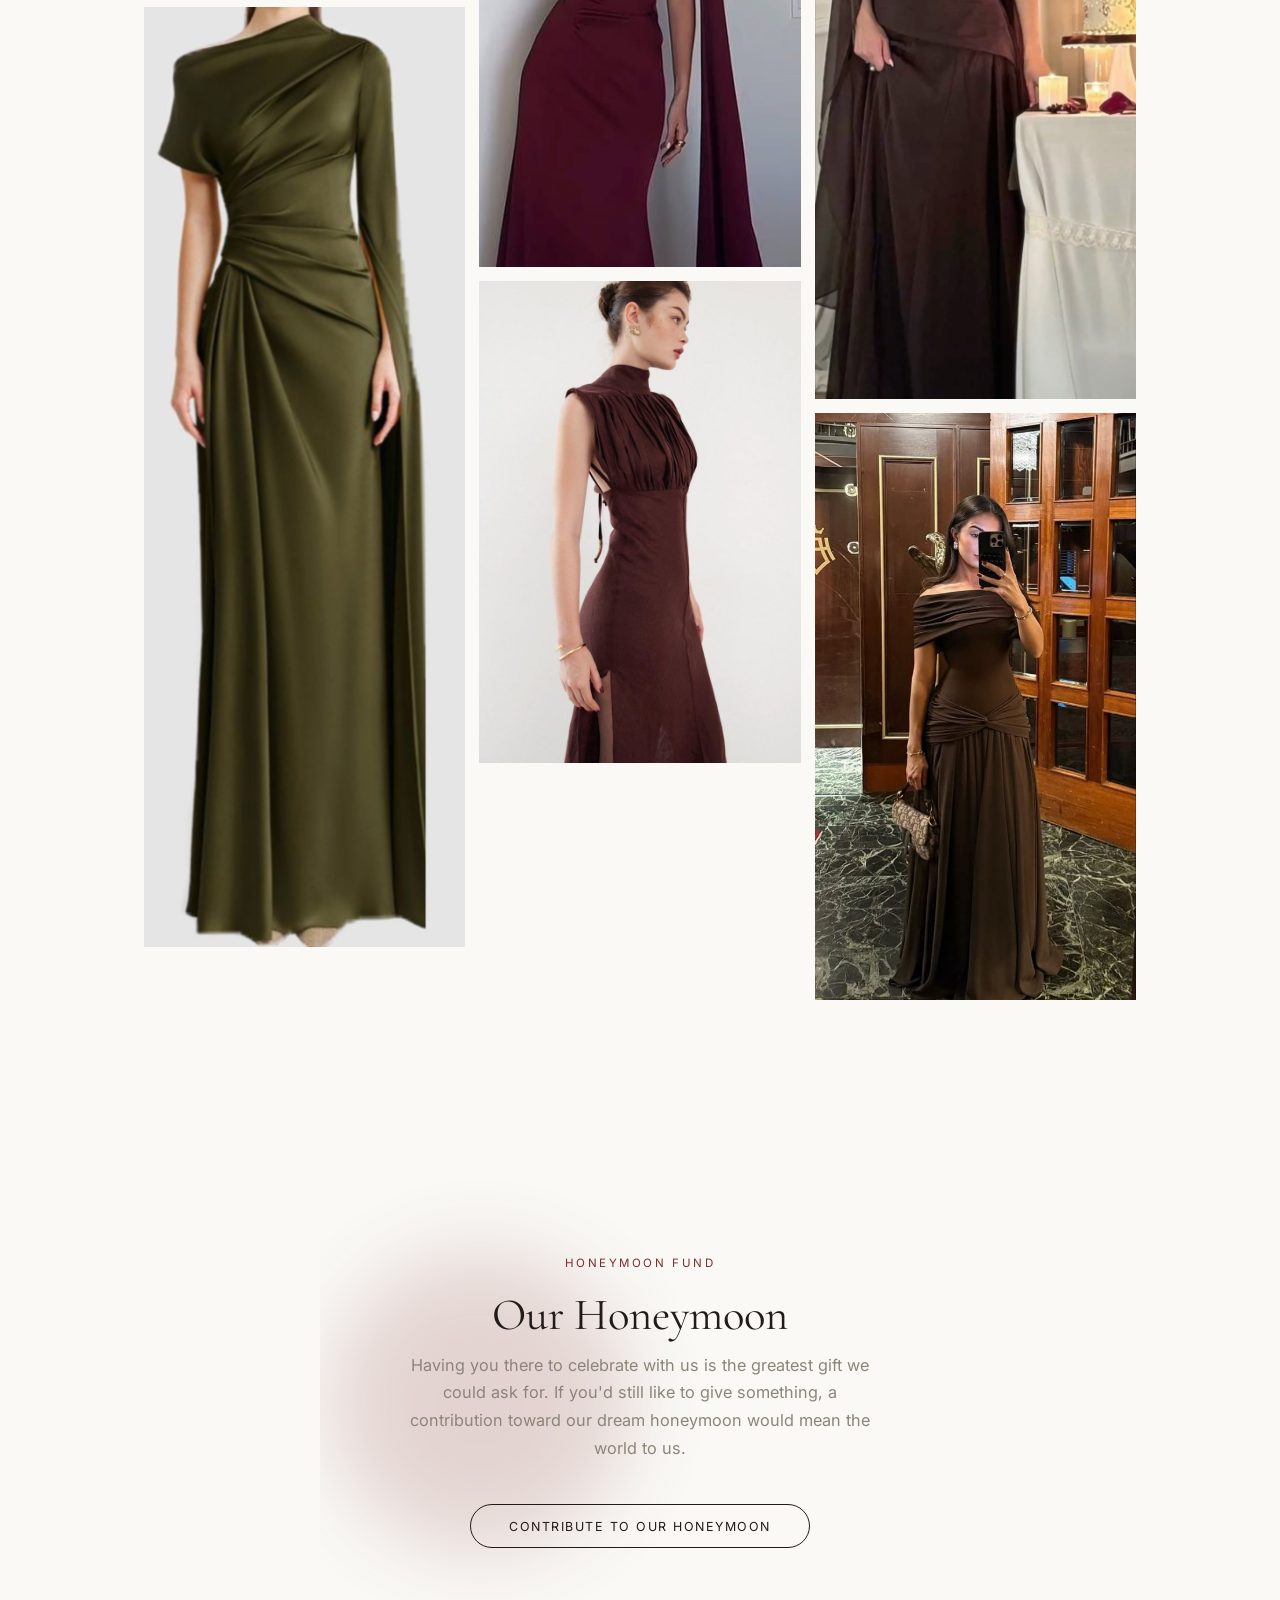
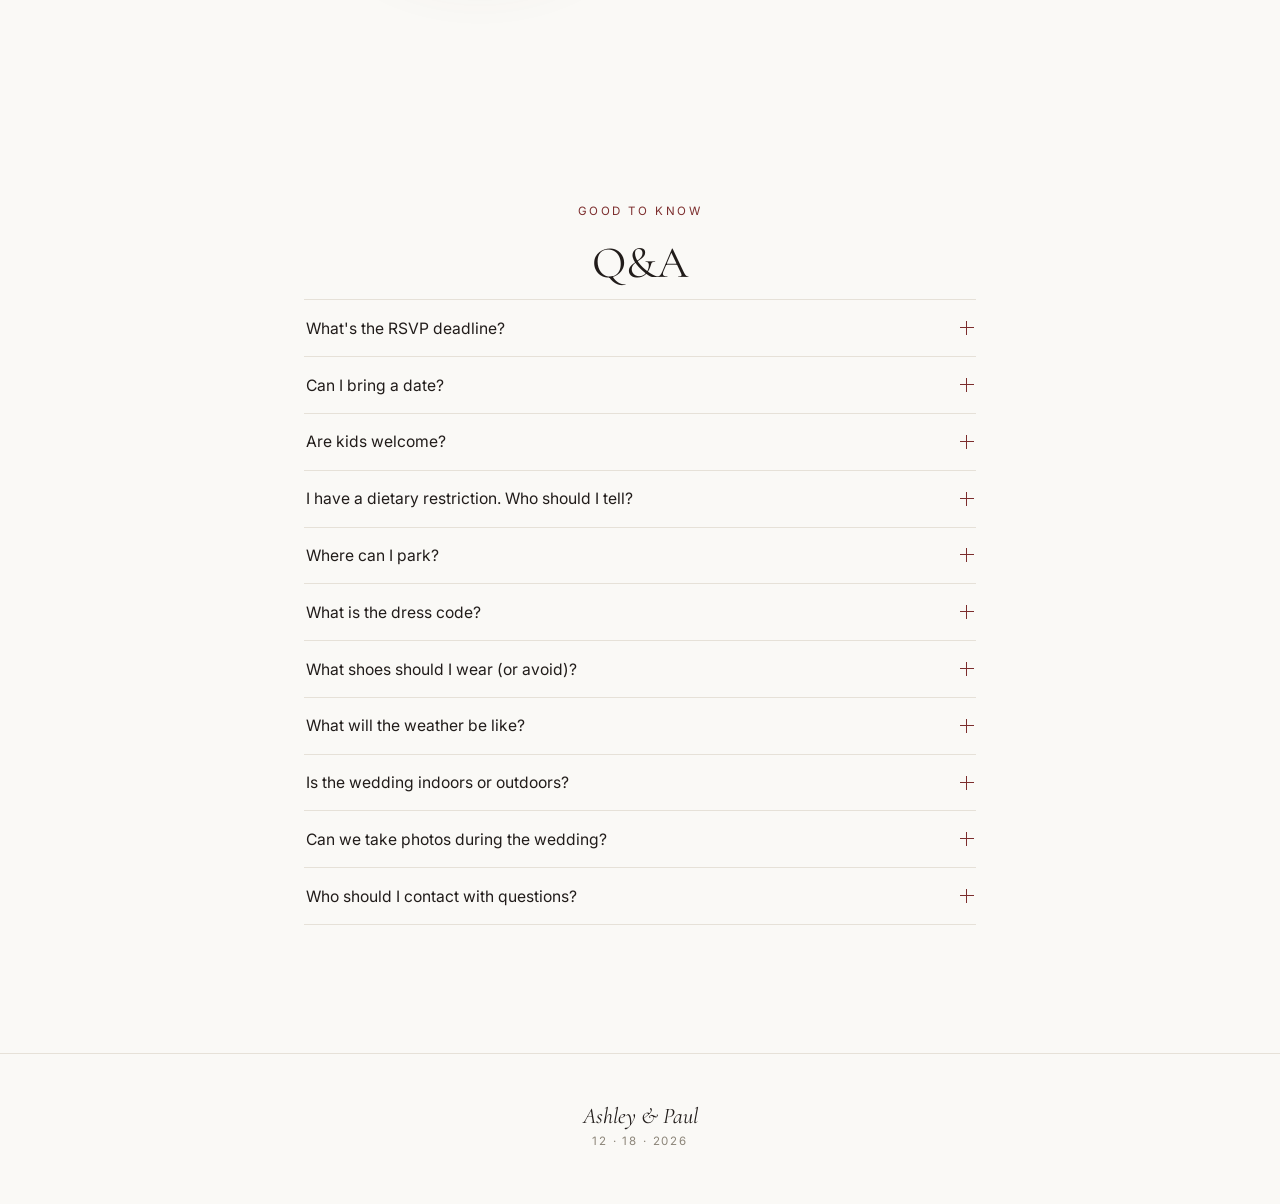
==== commit d25db41a: "Drop separate dietary page; RSVP form covers it Removes dietary.html and its nav link. The Q&A entry" ====
--- a/index.html
+++ b/index.html
@@ -36,7 +36,6 @@
       <li><a href="#schedule" class="nav-link">Schedule</a></li>
       <li><a href="#dress-code" class="nav-link">Dress Code</a></li>
       <li><a href="#honeymoon" class="nav-link">Honeymoon</a></li>
-      <li><a href="dietary.html" class="nav-link">Dietary</a></li>
       <li><a href="#qa" class="nav-link">Q&amp;A</a></li>
     </ul>
   </nav>
@@ -199,7 +198,7 @@
 
       <div class="accordion-item">
         <button class="accordion-trigger">I have a dietary restriction. Who should I tell?<span class="accordion-icon"></span></button>
-        <div class="accordion-panel"><p>Please fill out our <a href="dietary.html">dietary needs form</a> by November 15, 2026, once for each guest. We'll share it with our caterer so everyone is taken care of.</p></div>
+        <div class="accordion-panel"><p>Let us know in your <a href="#rsvp">RSVP</a> by November 15, 2026. We'll share it with our caterer so everyone is taken care of.</p></div>
       </div>
 
       <div class="accordion-item">
--- a/styles.css
+++ b/styles.css
@@ -329,10 +329,7 @@
   font-size: 0.8rem;
   color: var(--muted);
   margin-top: 0.4rem;
-  line-height: 1.7;
-}
-.form-note a { color: var(--ink); border-bottom: 1px solid var(--rouge-soft); }
-.form-note a:hover { color: var(--rouge); }
+}
 
 /* ---------- SCHEDULE ---------- */
 
